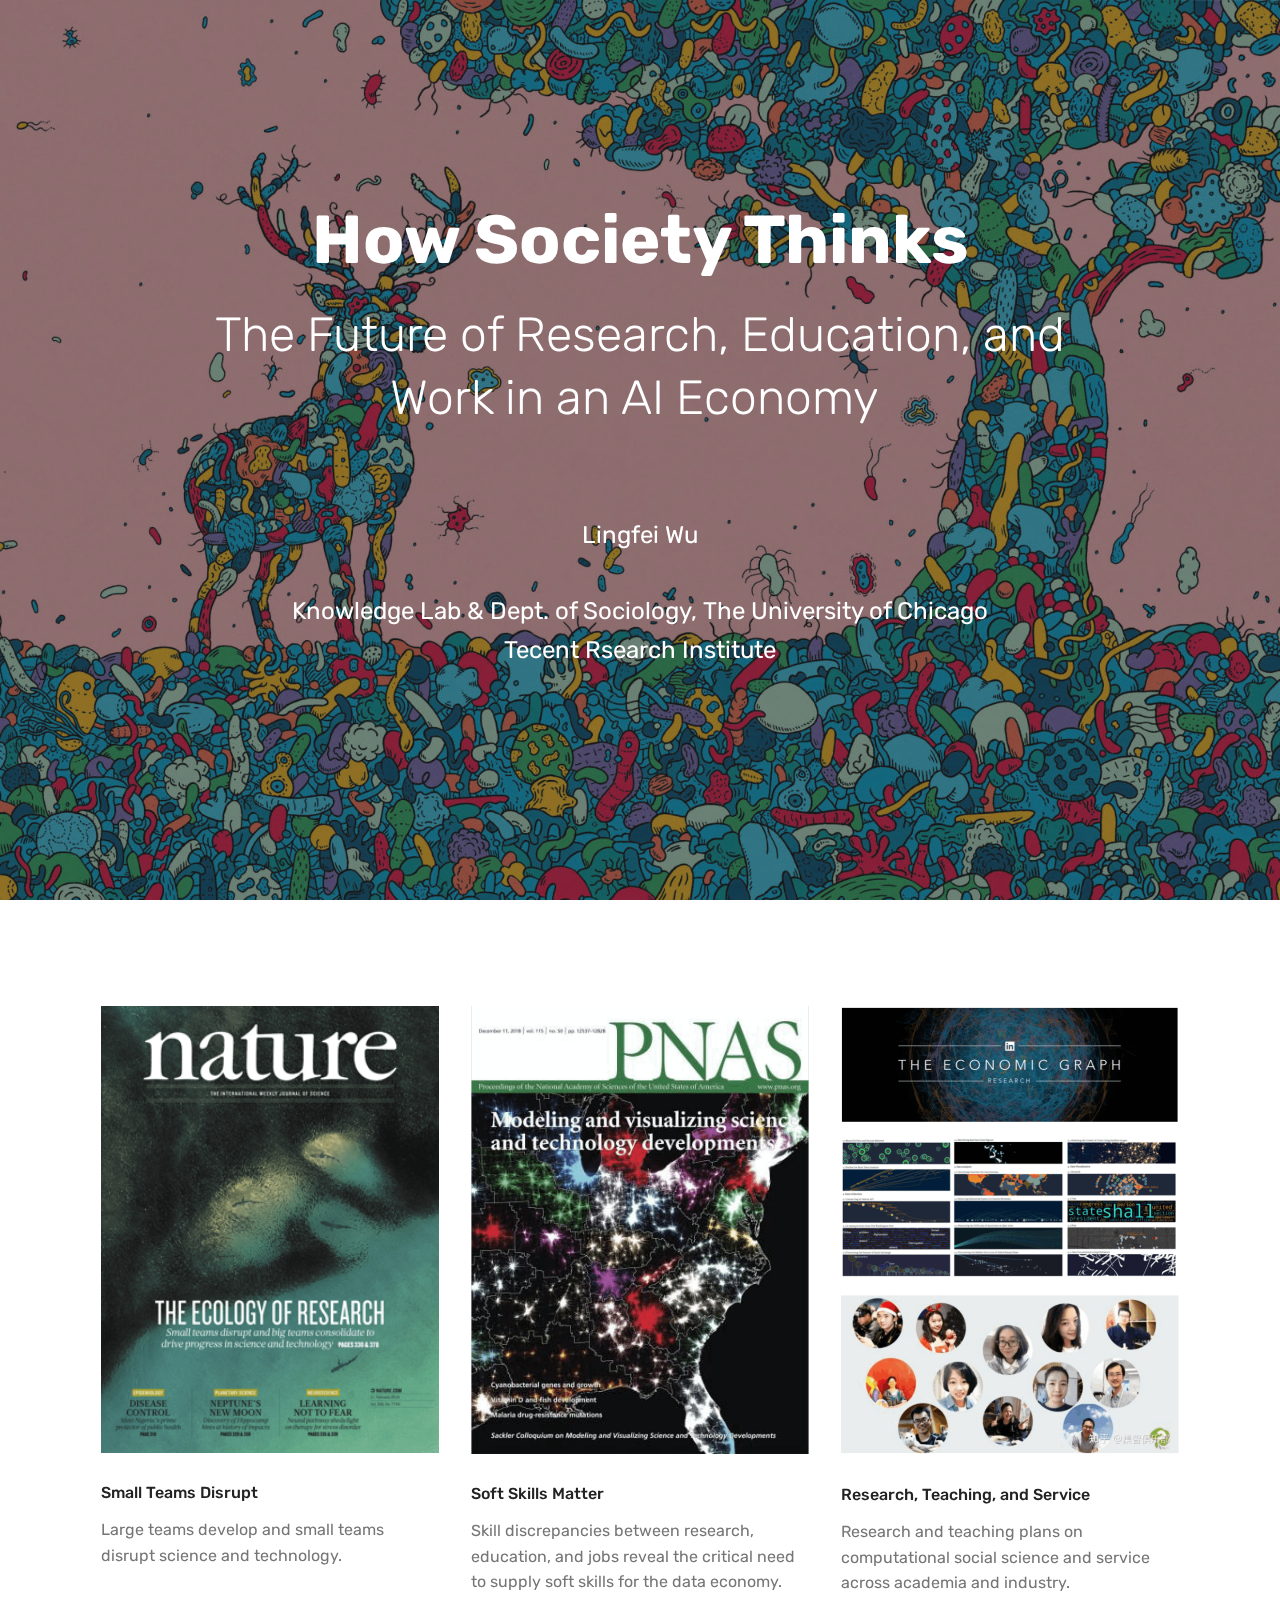
==== page1.html @ 31a05412 "create github pages" ====
<!DOCTYPE html>
<html >
<head>
  <!-- Site made with Mobirise Website Builder v4.9.1, https://mobirise.com -->
  <meta charset="UTF-8">
  <meta http-equiv="X-UA-Compatible" content="IE=edge">
  <meta name="generator" content="Mobirise v4.9.1, mobirise.com">
  <meta name="viewport" content="width=device-width, initial-scale=1, minimum-scale=1">
  <link rel="shortcut icon" href="assets/images/logo4.png" type="image/x-icon">
  <meta name="description" content="Web Builder Description">
  <title>people2vec</title>
  <link rel="stylesheet" href="assets/web/assets/mobirise-icons/mobirise-icons.css">
  <link rel="stylesheet" href="assets/tether/tether.min.css">
  <link rel="stylesheet" href="assets/bootstrap/css/bootstrap.min.css">
  <link rel="stylesheet" href="assets/bootstrap/css/bootstrap-grid.min.css">
  <link rel="stylesheet" href="assets/bootstrap/css/bootstrap-reboot.min.css">
  <link rel="stylesheet" href="assets/theme/css/style.css">
  <link rel="stylesheet" href="assets/mobirise/css/mbr-additional.css" type="text/css">
  
  
  
</head>
<body>
  <section class="cid-rmkeU3qbXH mbr-fullscreen mbr-parallax-background" id="header2-1n">

    

    <div class="mbr-overlay" style="opacity: 0.5; background-color: rgb(35, 35, 35);"></div>

    <div class="container align-center">
        <div class="row justify-content-md-center">
            <div class="mbr-white col-md-10">
                <h1 class="mbr-section-title mbr-bold pb-3 mbr-fonts-style display-1">How Society Thinks</h1>
                <h3 class="mbr-section-subtitle align-center mbr-light pb-3 mbr-fonts-style display-2">The Future of Research, Education, and Work in an AI Economy&nbsp;<br><br></h3>
                <p class="mbr-text pb-3 mbr-fonts-style display-5">Lingfei Wu<br><br>Knowledge Lab &amp; Dept. of Sociology,&nbsp;The University of Chicago<br>Tecent Rsearch Institute</p>
                
            </div>
        </div>
    </div>
    
</section>

<section class="engine"><a href="https://mobirise.info/p">website templates free download</a></section><section class="features2 cid-rmkkqwIZTE" id="features2-1p">

    

    
    
    <div class="container">
        <div class="media-container-row">
            <div class="card p-3 col-12 col-md-6 col-lg-4">
                <div class="card-wrapper">
                    <div class="card-img">
                        <img src="assets/images/naturecover-1-300x397.png" alt="Mobirise" title="">
                    </div>
                    <div class="card-box">
                        <h4 class="card-title pb-3 mbr-fonts-style display-7">Small Teams Disrupt</h4>
                        <p class="mbr-text mbr-fonts-style display-7">Large teams develop and small teams disrupt science and technology.</p>
                    </div>
                </div>
            </div>

            <div class="card p-3 col-12 col-md-6 col-lg-4">
                <div class="card-wrapper">
                    <div class="card-img">
                        <img src="assets/images/screen-shot-2019-03-31-at-3.52.01-pm-676x896.png" alt="Mobirise" title="">
                    </div>
                    <div class="card-box ">
                        <h4 class="card-title pb-3 mbr-fonts-style display-7">Soft Skills Matter</h4>
                        <p class="mbr-text mbr-fonts-style display-7">Skill discrepancies between research, education, and jobs reveal the critical need to supply soft skills for the data economy.</p>
                    </div>
                </div>
            </div>

            <div class="card p-3 col-12 col-md-6 col-lg-4">
                <div class="card-wrapper">
                    <div class="card-img">
                        <img src="assets/images/screen-shot-2019-03-31-at-3.50.49-pm-676x898.png" alt="Mobirise" title="">
                    </div>
                    <div class="card-box">
                        <h4 class="card-title pb-3 mbr-fonts-style display-7">
                            Research, Teaching, and Service</h4>
                        <p class="mbr-text mbr-fonts-style display-7">Research and teaching plans on computational social science and service across academia and industry.&nbsp;</p>
                    </div>
                </div>
            </div>

            
        </div>
    </div>
</section>


  <script src="assets/web/assets/jquery/jquery.min.js"></script>
  <script src="assets/popper/popper.min.js"></script>
  <script src="assets/tether/tether.min.js"></script>
  <script src="assets/bootstrap/js/bootstrap.min.js"></script>
  <script src="assets/smoothscroll/smooth-scroll.js"></script>
  <script src="assets/parallax/jarallax.min.js"></script>
  <script src="assets/theme/js/script.js"></script>
  
  
</body>
</html>
---- assets/web/assets/mobirise-icons/mobirise-icons.css ----
@font-face {
  font-family: 'MobiriseIcons';
  src:  url('mobirise-icons.eot?spat4u');
  src:  url('mobirise-icons.eot?spat4u#iefix') format('embedded-opentype'),
    url('mobirise-icons.ttf?spat4u') format('truetype'),
    url('mobirise-icons.woff?spat4u') format('woff'),
    url('mobirise-icons.svg?spat4u#MobiriseIcons') format('svg');
  font-weight: normal;
  font-style: normal;
}

[class^="mbri-"], [class*=" mbri-"] {
  /* use !important to prevent issues with browser extensions that change fonts */
  font-family: MobiriseIcons !important;
  speak: none;
  font-style: normal;
  font-weight: normal;
  font-variant: normal;
  text-transform: none;
  line-height: 1;

  /* Better Font Rendering =========== */
  -webkit-font-smoothing: antialiased;
  -moz-osx-font-smoothing: grayscale;
}

.mbri-add-submenu:before {
  content: "\e900";
}
.mbri-alert:before {
  content: "\e901";
}
.mbri-align-center:before {
  content: "\e902";
}
.mbri-align-justify:before {
  content: "\e903";
}
.mbri-align-left:before {
  content: "\e904";
}
.mbri-align-right:before {
  content: "\e905";
}
.mbri-android:before {
  content: "\e906";
}
.mbri-apple:before {
  content: "\e907";
}
.mbri-arrow-down:before {
  content: "\e908";
}
.mbri-arrow-next:before {
  content: "\e909";
}
.mbri-arrow-prev:before {
  content: "\e90a";
}
.mbri-arrow-up:before {
  content: "\e90b";
}
.mbri-bold:before {
  content: "\e90c";
}
.mbri-bookmark:before {
  content: "\e90d";
}
.mbri-bootstrap:before {
  content: "\e90e";
}
.mbri-briefcase:before {
  content: "\e90f";
}
.mbri-browse:before {
  content: "\e910";
}
.mbri-bulleted-list:before {
  content: "\e911";
}
.mbri-calendar:before {
  content: "\e912";
}
.mbri-camera:before {
  content: "\e913";
}
.mbri-cart-add:before {
  content: "\e914";
}
.mbri-cart-full:before {
  content: "\e915";
}
.mbri-cash:before {
  content: "\e916";
}
.mbri-change-style:before {
  content: "\e917";
}
.mbri-chat:before {
  content: "\e918";
}
.mbri-clock:before {
  content: "\e919";
}
.mbri-close:before {
  content: "\e91a";
}
.mbri-cloud:before {
  content: "\e91b";
}
.mbri-code:before {
  content: "\e91c";
}
.mbri-contact-form:before {
  content: "\e91d";
}
.mbri-credit-card:before {
  content: "\e91e";
}
.mbri-cursor-click:before {
  content: "\e91f";
}
.mbri-cust-feedback:before {
  content: "\e920";
}
.mbri-database:before {
  content: "\e921";
}
.mbri-delivery:before {
  content: "\e922";
}
.mbri-desktop:before {
  content: "\e923";
}
.mbri-devices:before {
  content: "\e924";
}
.mbri-down:before {
  content: "\e925";
}
.mbri-download:before {
  content: "\e989";
}
.mbri-drag-n-drop:before {
  content: "\e927";
}
.mbri-drag-n-drop2:before {
  content: "\e928";
}
.mbri-edit:before {
  content: "\e929";
}
.mbri-edit2:before {
  content: "\e92a";
}
.mbri-error:before {
  content: "\e92b";
}
.mbri-extension:before {
  content: "\e92c";
}
.mbri-features:before {
  content: "\e92d";
}
.mbri-file:before {
  content: "\e92e";
}
.mbri-flag:before {
  content: "\e92f";
}
.mbri-folder:before {
  content: "\e930";
}
.mbri-gift:before {
  content: "\e931";
}
.mbri-github:before {
  content: "\e932";
}
.mbri-globe:before {
  content: "\e933";
}
.mbri-globe-2:before {
  content: "\e934";
}
.mbri-growing-chart:before {
  content: "\e935";
}
.mbri-hearth:before {
  content: "\e936";
}
.mbri-help:before {
  content: "\e937";
}
.mbri-home:before {
  content: "\e938";
}
.mbri-hot-cup:before {
  content: "\e939";
}
.mbri-idea:before {
  content: "\e93a";
}
.mbri-image-gallery:before {
  content: "\e93b";
}
.mbri-image-slider:before {
  content: "\e93c";
}
.mbri-info:before {
  content: "\e93d";
}
.mbri-italic:before {
  content: "\e93e";
}
.mbri-key:before {
  content: "\e93f";
}
.mbri-laptop:before {
  content: "\e940";
}
.mbri-layers:before {
  content: "\e941";
}
.mbri-left-right:before {
  content: "\e942";
}
.mbri-left:before {
  content: "\e943";
}
.mbri-letter:before {
  content: "\e944";
}
.mbri-like:before {
  content: "\e945";
}
.mbri-link:before {
  content: "\e946";
}
.mbri-lock:before {
  content: "\e947";
}
.mbri-login:before {
  content: "\e948";
}
.mbri-logout:before {
  content: "\e949";
}
.mbri-magic-stick:before {
  content: "\e94a";
}
.mbri-map-pin:before {
  content: "\e94b";
}
.mbri-menu:before {
  content: "\e94c";
}
.mbri-mobile:before {
  content: "\e94d";
}
.mbri-mobile2:before {
  content: "\e94e";
}
.mbri-mobirise:before {
  content: "\e94f";
}
.mbri-more-horizontal:before {
  content: "\e950";
}
.mbri-more-vertical:before {
  content: "\e951";
}
.mbri-music:before {
  content: "\e952";
}
.mbri-new-file:before {
  content: "\e953";
}
.mbri-numbered-list:before {
  content: "\e954";
}
.mbri-opened-folder:before {
  content: "\e955";
}
.mbri-pages:before {
  content: "\e956";
}
.mbri-paper-plane:before {
  content: "\e957";
}
.mbri-paperclip:before {
  content: "\e958";
}
.mbri-photo:before {
  content: "\e959";
}
.mbri-photos:before {
  content: "\e95a";
}
.mbri-pin:before {
  content: "\e95b";
}
.mbri-play:before {
  content: "\e95c";
}
.mbri-plus:before {
  content: "\e95d";
}
.mbri-preview:before {
  content: "\e95e";
}
.mbri-print:before {
  content: "\e95f";
}
.mbri-protect:before {
  content: "\e960";
}
.mbri-question:before {
  content: "\e961";
}
.mbri-quote-left:before {
  content: "\e962";
}
.mbri-quote-right:before {
  content: "\e963";
}
.mbri-refresh:before {
  content: "\e964";
}
.mbri-responsive:before {
  content: "\e965";
}
.mbri-right:before {
  content: "\e966";
}
.mbri-rocket:before {
  content: "\e967";
}
.mbri-sad-face:before {
  content: "\e968";
}
.mbri-sale:before {
  content: "\e969";
}
.mbri-save:before {
  content: "\e96a";
}
.mbri-search:before {
  content: "\e96b";
}
.mbri-setting:before {
  content: "\e96c";
}
.mbri-setting2:before {
  content: "\e96d";
}
.mbri-setting3:before {
  content: "\e96e";
}
.mbri-share:before {
  content: "\e96f";
}
.mbri-shopping-bag:before {
  content: "\e970";
}
.mbri-shopping-basket:before {
  content: "\e971";
}
.mbri-shopping-cart:before {
  content: "\e972";
}
.mbri-sites:before {
  content: "\e973";
}
.mbri-smile-face:before {
  content: "\e974";
}
.mbri-speed:before {
  content: "\e975";
}
.mbri-star:before {
  content: "\e976";
}
.mbri-success:before {
  content: "\e977";
}
.mbri-sun:before {
  content: "\e978";
}
.mbri-sun2:before {
  content: "\e979";
}
.mbri-tablet:before {
  content: "\e97a";
}
.mbri-tablet-vertical:before {
  content: "\e97b";
}
.mbri-target:before {
  content: "\e97c";
}
.mbri-timer:before {
  content: "\e97d";
}
.mbri-to-ftp:before {
  content: "\e97e";
}
.mbri-to-local-drive:before {
  content: "\e97f";
}
.mbri-touch-swipe:before {
  content: "\e980";
}
.mbri-touch:before {
  content: "\e981";
}
.mbri-trash:before {
  content: "\e982";
}
.mbri-underline:before {
  content: "\e983";
}
.mbri-unlink:before {
  content: "\e984";
}
.mbri-unlock:before {
  content: "\e985";
}
.mbri-up-down:before {
  content: "\e986";
}
.mbri-up:before {
  content: "\e987";
}
.mbri-update:before {
  content: "\e988";
}
.mbri-upload:before {
 content: "\e926"; 
}
.mbri-user:before {
  content: "\e98a";
}
.mbri-user2:before {
  content: "\e98b";
}
.mbri-users:before {
  content: "\e98c";
}
.mbri-video:before {
  content: "\e98d";
}
.mbri-video-play:before {
  content: "\e98e";
}
.mbri-watch:before {
  content: "\e98f";
}
.mbri-website-theme:before {
  content: "\e990";
}
.mbri-wifi:before {
  content: "\e991";
}
.mbri-windows:before {
  content: "\e992";
}
.mbri-zoom-out:before {
  content: "\e993";
}
.mbri-redo:before {
  content: "\e994";
}
.mbri-undo:before {
  content: "\e995";
}
---- assets/theme/css/style.css ----
/*!
 * Mobirise v4 theme (https://mobirise.com/)
 * Copyright 2017 Mobirise
 */
section {
  background-color: #eeeeee; }

section,
.container,
.container-fluid {
  position: relative;
  word-wrap: break-word; }

a.mbr-iconfont:hover {
  text-decoration: none; }

.article .lead p, .article .lead ul, .article .lead ol, .article .lead pre, .article .lead blockquote {
  margin-bottom: 0; }

a {
  font-style: normal;
  font-weight: 400;
  cursor: pointer; }
  a, a:hover {
    text-decoration: none; }

figure {
  margin-bottom: 0; }

body {
  color: #232323; }

h1, h2, h3, h4, h5, h6,
.h1, .h2, .h3, .h4, .h5, .h6,
.display-1, .display-2, .display-3, .display-4 {
  line-height: 1;
  word-break: break-word;
  word-wrap: break-word; }

b, strong {
  font-weight: bold; }

blockquote {
  padding: 10px 0 10px 20px;
  position: relative;
  border-left: 2px solid;
  border-color: #ff3366; }

input:-webkit-autofill, input:-webkit-autofill:hover, input:-webkit-autofill:focus, input:-webkit-autofill:active {
  transition-delay: 9999s;
  transition-property: background-color, color; }

textarea[type="hidden"] {
  display: none; }

body {
  position: relative; }

section {
  background-position: 50% 50%;
  background-repeat: no-repeat;
  background-size: cover; }
  section .mbr-background-video,
  section .mbr-background-video-preview {
    position: absolute;
    bottom: 0;
    left: 0;
    right: 0;
    top: 0; }

.hidden {
  visibility: hidden; }

.mbr-z-index20 {
  z-index: 20; }

/*! Base colors */
.mbr-white {
  color: #ffffff; }

.mbr-black {
  color: #000000; }

.mbr-bg-white {
  background-color: #ffffff; }

.mbr-bg-black {
  background-color: #000000; }

/*! Text-aligns */
.align-left {
  text-align: left; }

.align-center {
  text-align: center; }

.align-right {
  text-align: right; }

@media (max-width: 767px) {
  .align-left, .align-center, .align-right, .mbr-section-btn, .mbr-section-title {
    text-align: center; } }
/*! Font-weight  */
.mbr-light {
  font-weight: 300; }

.mbr-regular {
  font-weight: 400; }

.mbr-semibold {
  font-weight: 500; }

.mbr-bold {
  font-weight: 700; }

/*! Media  */
.media-size-item {
  -webkit-flex: 1 1 auto;
  -moz-flex: 1 1 auto;
  -ms-flex: 1 1 auto;
  -o-flex: 1 1 auto;
  flex: 1 1 auto; }

.media-content {
  -webkit-flex-basis: 100%;
  flex-basis: 100%; }

.media-container-row {
  display: -ms-flexbox;
  display: -webkit-flex;
  display: flex;
  -webkit-flex-direction: row;
  -ms-flex-direction: row;
  flex-direction: row;
  -webkit-flex-wrap: wrap;
  -ms-flex-wrap: wrap;
  flex-wrap: wrap;
  -webkit-justify-content: center;
  -ms-flex-pack: center;
  justify-content: center;
  -webkit-align-content: center;
  -ms-flex-line-pack: center;
  align-content: center;
  -webkit-align-items: start;
  -ms-flex-align: start;
  align-items: start; }
  .media-container-row .media-size-item {
    width: 400px; }

.media-container-column {
  display: -ms-flexbox;
  display: -webkit-flex;
  display: flex;
  -webkit-flex-direction: column;
  -ms-flex-direction: column;
  flex-direction: column;
  -webkit-flex-wrap: wrap;
  -ms-flex-wrap: wrap;
  flex-wrap: wrap;
  -webkit-justify-content: center;
  -ms-flex-pack: center;
  justify-content: center;
  -webkit-align-content: center;
  -ms-flex-line-pack: center;
  align-content: center;
  -webkit-align-items: stretch;
  -ms-flex-align: stretch;
  align-items: stretch; }
  .media-container-column > * {
    width: 100%; }

@media (min-width: 992px) {
  .media-container-row {
    -webkit-flex-wrap: nowrap;
    -ms-flex-wrap: nowrap;
    flex-wrap: nowrap; } }
figure {
  overflow: hidden; }

figure[mbr-media-size] {
  transition: width 0.1s; }

.mbr-figure img, .mbr-figure iframe {
  display: block;
  width: 100%; }

.card {
  background-color: transparent;
  border: none; }

.card-img {
  text-align: center;
  flex-shrink: 0;
  -webkit-flex-shrink: 0; }

.media {
  max-width: 100%;
  margin: 0 auto; }

.mbr-figure {
  -ms-flex-item-align: center;
  -ms-grid-row-align: center;
  -webkit-align-self: center;
  align-self: center; }

.media-container > div {
  max-width: 100%; }

.mbr-figure img, .card-img img {
  width: 100%; }

@media (max-width: 991px) {
  .media-size-item {
    width: auto !important; }

  .media {
    width: auto; }

  .mbr-figure {
    width: 100% !important; } }
/*! Buttons */
.mbr-section-btn {
  margin-left: -.25rem;
  margin-right: -.25rem;
  font-size: 0; }

nav .mbr-section-btn {
  margin-left: 0rem;
  margin-right: 0rem; }

/*! Btn icon margin */
.btn .mbr-iconfont, .btn.btn-sm .mbr-iconfont {
  cursor: pointer;
  margin-right: 0.5rem; }

.btn.btn-md .mbr-iconfont, .btn.btn-md .mbr-iconfont {
  margin-right: 0.8rem; }

.mbr-regular {
  font-weight: 400; }

.mbr-semibold {
  font-weight: 500; }

.mbr-bold {
  font-weight: 700; }

[type="submit"] {
  -webkit-appearance: none; }

/*! Full-screen */
.mbr-fullscreen .mbr-overlay {
  min-height: 100vh; }

.mbr-fullscreen {
  display: flex;
  display: -webkit-flex;
  display: -moz-flex;
  display: -ms-flex;
  display: -o-flex;
  align-items: center;
  -webkit-align-items: center;
  min-height: 100vh;
  padding-top: 3rem;
  padding-bottom: 3rem; }

/*! Map */
.map {
  height: 25rem;
  position: relative; }
  .map iframe {
    width: 100%;
    height: 100%; }

/* Form */
.form-asterisk {
  font-family: initial;
  position: absolute;
  top: -2px;
  font-weight: normal; }

/*! Scroll to top arrow */
.mbr-arrow-up {
  bottom: 25px;
  right: 90px;
  position: fixed;
  text-align: right;
  z-index: 5000;
  color: #ffffff;
  font-size: 32px;
  transform: rotate(180deg);
  -webkit-transform: rotate(180deg); }

.mbr-arrow-up a {
  background: rgba(0, 0, 0, 0.2);
  border-radius: 3px;
  color: #fff;
  display: inline-block;
  height: 60px;
  width: 60px;
  outline-style: none !important;
  position: relative;
  text-decoration: none;
  transition: all .3s ease-in-out;
  cursor: pointer;
  text-align: center; }
  .mbr-arrow-up a:hover {
    background-color: rgba(0, 0, 0, 0.4); }
  .mbr-arrow-up a i {
    line-height: 60px; }

.mbr-arrow-up-icon {
  display: block;
  color: #fff; }

.mbr-arrow-up-icon::before {
  content: "\203a";
  display: inline-block;
  font-family: serif;
  font-size: 32px;
  line-height: 1;
  font-style: normal;
  position: relative;
  top: 6px;
  left: -4px;
  -webkit-transform: rotate(-90deg);
  transform: rotate(-90deg); }

/*! Arrow Down */
.mbr-arrow {
  position: absolute;
  bottom: 45px;
  left: 50%;
  width: 60px;
  height: 60px;
  cursor: pointer;
  background-color: rgba(80, 80, 80, 0.5);
  border-radius: 50%;
  -webkit-transform: translateX(-50%);
  transform: translateX(-50%); }
  .mbr-arrow > a {
    display: inline-block;
    text-decoration: none;
    outline-style: none;
    -webkit-animation: arrowdown 1.7s ease-in-out infinite;
    animation: arrowdown 1.7s ease-in-out infinite; }
    .mbr-arrow > a > i {
      position: absolute;
      top: -2px;
      left: 15px;
      font-size: 2rem; }

@keyframes arrowdown {
  0% {
    transform: translateY(0px);
    -webkit-transform: translateY(0px); }
  50% {
    transform: translateY(-5px);
    -webkit-transform: translateY(-5px); }
  100% {
    transform: translateY(0px);
    -webkit-transform: translateY(0px); } }
@-webkit-keyframes arrowdown {
  0% {
    transform: translateY(0px);
    -webkit-transform: translateY(0px); }
  50% {
    transform: translateY(-5px);
    -webkit-transform: translateY(-5px); }
  100% {
    transform: translateY(0px);
    -webkit-transform: translateY(0px); } }
@media (max-width: 500px) {
  .mbr-arrow-up {
    left: 50%;
    right: auto;
    transform: translateX(-50%) rotate(180deg);
    -webkit-transform: translateX(-50%) rotate(180deg); } }
/*Gradients animation*/
@keyframes gradient-animation {
  from {
    background-position: 0% 100%;
    animation-timing-function: ease-in-out; }
  to {
    background-position: 100% 0%;
    animation-timing-function: ease-in-out; } }
@-webkit-keyframes gradient-animation {
  from {
    background-position: 0% 100%;
    animation-timing-function: ease-in-out; }
  to {
    background-position: 100% 0%;
    animation-timing-function: ease-in-out; } }
.bg-gradient {
  background-size: 200% 200%;
  animation: gradient-animation 5s infinite alternate;
  -webkit-animation: gradient-animation 5s infinite alternate; }

.menu .navbar-brand {
  display: -webkit-flex; }
  .menu .navbar-brand span {
    display: flex;
    display: -webkit-flex; }
  .menu .navbar-brand .navbar-caption-wrap {
    display: -webkit-flex; }
  .menu .navbar-brand .navbar-logo img {
    display: -webkit-flex; }
@media (min-width: 768px) and (max-width: 991px) {
  .menu .navbar-toggleable-sm .navbar-nav {
    display: -webkit-box;
    display: -webkit-flex;
    display: -ms-flexbox; } }
@media (min-width: 992px) {
  .menu .navbar-nav.nav-dropdown {
    display: -webkit-flex; }
  .menu .navbar-toggleable-sm .navbar-collapse {
    display: -webkit-flex !important; } }
@media (max-width: 767px) {
  .menu .navbar-collapse {
    overflow-y: auto;
    max-height: 80vh; }
  .menu .dropdown-menu {
    max-height: 60vh;
    overflow-y: auto; } }

.navbar {
  display: -webkit-flex;
  -webkit-flex-wrap: wrap;
  -webkit-align-items: center;
  -webkit-justify-content: space-between; }

.navbar-collapse {
  -webkit-flex-basis: 100%;
  -webkit-flex-grow: 1;
  -webkit-align-items: center; }

.nav-dropdown .link {
  padding: .667em 1.667em !important;
  margin: 0 !important; }

.nav {
  display: -webkit-flex;
  -webkit-flex-wrap: wrap; }

.row {
  display: -webkit-flex;
  -webkit-flex-wrap: wrap; }

.justify-content-center {
  -webkit-justify-content: center; }

.form-inline {
  display: -webkit-flex;
  -webkit-flex-flow: row wrap;
  -webkit-align-items: center; }

.card-wrapper {
  -webkit-flex: 1; }

.carousel-control {
  z-index: 10;
  display: -webkit-flex;
  -webkit-align-items: center;
  -webkit-justify-content: center; }

.carousel-controls {
  display: -webkit-flex; }

.media {
  display: -webkit-flex; }

/*# sourceMappingURL=style.css.map */
.engine {
	position: absolute;
	text-indent: -2400px;
	text-align: center;
	padding: 0;
	top: 0;
	left: -2400px;
}
---- assets/mobirise/css/mbr-additional.css ----
@import url(https://fonts.googleapis.com/css?family=Rubik:300,300i,400,400i,500,500i,700,700i,900,900i);





body {
  font-style: normal;
  line-height: 1.5;
}
.mbr-section-title {
  font-style: normal;
  line-height: 1.2;
}
.mbr-section-subtitle {
  line-height: 1.3;
}
.mbr-text {
  font-style: normal;
  line-height: 1.6;
}
.display-1 {
  font-family: 'Rubik', sans-serif;
  font-size: 4.25rem;
}
.display-1 > .mbr-iconfont {
  font-size: 6.8rem;
}
.display-2 {
  font-family: 'Rubik', sans-serif;
  font-size: 3rem;
}
.display-2 > .mbr-iconfont {
  font-size: 4.8rem;
}
.display-4 {
  font-family: 'Rubik', sans-serif;
  font-size: 1rem;
}
.display-4 > .mbr-iconfont {
  font-size: 1.6rem;
}
.display-5 {
  font-family: 'Rubik', sans-serif;
  font-size: 1.5rem;
}
.display-5 > .mbr-iconfont {
  font-size: 2.4rem;
}
.display-7 {
  font-family: 'Rubik', sans-serif;
  font-size: 1rem;
}
.display-7 > .mbr-iconfont {
  font-size: 1.6rem;
}
/* ---- Fluid typography for mobile devices ---- */
/* 1.4 - font scale ratio ( bootstrap == 1.42857 ) */
/* 100vw - current viewport width */
/* (48 - 20)  48 == 48rem == 768px, 20 == 20rem == 320px(minimal supported viewport) */
/* 0.65 - min scale variable, may vary */
@media (max-width: 768px) {
  .display-1 {
    font-size: 3.4rem;
    font-size: calc( 2.1374999999999997rem + (4.25 - 2.1374999999999997) * ((100vw - 20rem) / (48 - 20)));
    line-height: calc( 1.4 * (2.1374999999999997rem + (4.25 - 2.1374999999999997) * ((100vw - 20rem) / (48 - 20))));
  }
  .display-2 {
    font-size: 2.4rem;
    font-size: calc( 1.7rem + (3 - 1.7) * ((100vw - 20rem) / (48 - 20)));
    line-height: calc( 1.4 * (1.7rem + (3 - 1.7) * ((100vw - 20rem) / (48 - 20))));
  }
  .display-4 {
    font-size: 0.8rem;
    font-size: calc( 1rem + (1 - 1) * ((100vw - 20rem) / (48 - 20)));
    line-height: calc( 1.4 * (1rem + (1 - 1) * ((100vw - 20rem) / (48 - 20))));
  }
  .display-5 {
    font-size: 1.2rem;
    font-size: calc( 1.175rem + (1.5 - 1.175) * ((100vw - 20rem) / (48 - 20)));
    line-height: calc( 1.4 * (1.175rem + (1.5 - 1.175) * ((100vw - 20rem) / (48 - 20))));
  }
}
/* Buttons */
.btn {
  font-weight: 500;
  border-width: 2px;
  font-style: normal;
  letter-spacing: 1px;
  margin: .4rem .8rem;
  white-space: normal;
  -webkit-transition: all 0.3s ease-in-out;
  -moz-transition: all 0.3s ease-in-out;
  transition: all 0.3s ease-in-out;
  display: inline-flex;
  align-items: center;
  justify-content: center;
  word-break: break-word;
  -webkit-align-items: center;
  -webkit-justify-content: center;
  display: -webkit-inline-flex;
  padding: 1rem 3rem;
  border-radius: 3px;
}
.btn-sm {
  font-weight: 500;
  letter-spacing: 1px;
  -webkit-transition: all 0.3s ease-in-out;
  -moz-transition: all 0.3s ease-in-out;
  transition: all 0.3s ease-in-out;
  padding: 0.6rem 1.5rem;
  border-radius: 3px;
}
.btn-md {
  font-weight: 500;
  letter-spacing: 1px;
  margin: .4rem .8rem !important;
  -webkit-transition: all 0.3s ease-in-out;
  -moz-transition: all 0.3s ease-in-out;
  transition: all 0.3s ease-in-out;
  padding: 1rem 3rem;
  border-radius: 3px;
}
.btn-lg {
  font-weight: 500;
  letter-spacing: 1px;
  margin: .4rem .8rem !important;
  -webkit-transition: all 0.3s ease-in-out;
  -moz-transition: all 0.3s ease-in-out;
  transition: all 0.3s ease-in-out;
  padding: 1.2rem 3.2rem;
  border-radius: 3px;
}
.bg-primary {
  background-color: #149dcc !important;
}
.bg-success {
  background-color: #f7ed4a !important;
}
.bg-info {
  background-color: #82786e !important;
}
.bg-warning {
  background-color: #879a9f !important;
}
.bg-danger {
  background-color: #b1a374 !important;
}
.btn-primary,
.btn-primary:active {
  background-color: #149dcc !important;
  border-color: #149dcc !important;
  color: #ffffff !important;
}
.btn-primary:hover,
.btn-primary:focus,
.btn-primary.focus,
.btn-primary.active {
  color: #ffffff !important;
  background-color: #0d6786 !important;
  border-color: #0d6786 !important;
}
.btn-primary.disabled,
.btn-primary:disabled {
  color: #ffffff !important;
  background-color: #0d6786 !important;
  border-color: #0d6786 !important;
}
.btn-secondary,
.btn-secondary:active {
  background-color: #ff3366 !important;
  border-color: #ff3366 !important;
  color: #ffffff !important;
}
.btn-secondary:hover,
.btn-secondary:focus,
.btn-secondary.focus,
.btn-secondary.active {
  color: #ffffff !important;
  background-color: #e50039 !important;
  border-color: #e50039 !important;
}
.btn-secondary.disabled,
.btn-secondary:disabled {
  color: #ffffff !important;
  background-color: #e50039 !important;
  border-color: #e50039 !important;
}
.btn-info,
.btn-info:active {
  background-color: #82786e !important;
  border-color: #82786e !important;
  color: #ffffff !important;
}
.btn-info:hover,
.btn-info:focus,
.btn-info.focus,
.btn-info.active {
  color: #ffffff !important;
  background-color: #59524b !important;
  border-color: #59524b !important;
}
.btn-info.disabled,
.btn-info:disabled {
  color: #ffffff !important;
  background-color: #59524b !important;
  border-color: #59524b !important;
}
.btn-success,
.btn-success:active {
  background-color: #f7ed4a !important;
  border-color: #f7ed4a !important;
  color: #3f3c03 !important;
}
.btn-success:hover,
.btn-success:focus,
.btn-success.focus,
.btn-success.active {
  color: #3f3c03 !important;
  background-color: #eadd0a !important;
  border-color: #eadd0a !important;
}
.btn-success.disabled,
.btn-success:disabled {
  color: #3f3c03 !important;
  background-color: #eadd0a !important;
  border-color: #eadd0a !important;
}
.btn-warning,
.btn-warning:active {
  background-color: #879a9f !important;
  border-color: #879a9f !important;
  color: #ffffff !important;
}
.btn-warning:hover,
.btn-warning:focus,
.btn-warning.focus,
.btn-warning.active {
  color: #ffffff !important;
  background-color: #617479 !important;
  border-color: #617479 !important;
}
.btn-warning.disabled,
.btn-warning:disabled {
  color: #ffffff !important;
  background-color: #617479 !important;
  border-color: #617479 !important;
}
.btn-danger,
.btn-danger:active {
  background-color: #b1a374 !important;
  border-color: #b1a374 !important;
  color: #ffffff !important;
}
.btn-danger:hover,
.btn-danger:focus,
.btn-danger.focus,
.btn-danger.active {
  color: #ffffff !important;
  background-color: #8b7d4e !important;
  border-color: #8b7d4e !important;
}
.btn-danger.disabled,
.btn-danger:disabled {
  color: #ffffff !important;
  background-color: #8b7d4e !important;
  border-color: #8b7d4e !important;
}
.btn-white {
  color: #333333 !important;
}
.btn-white,
.btn-white:active {
  background-color: #ffffff !important;
  border-color: #ffffff !important;
  color: #808080 !important;
}
.btn-white:hover,
.btn-white:focus,
.btn-white.focus,
.btn-white.active {
  color: #808080 !important;
  background-color: #d9d9d9 !important;
  border-color: #d9d9d9 !important;
}
.btn-white.disabled,
.btn-white:disabled {
  color: #808080 !important;
  background-color: #d9d9d9 !important;
  border-color: #d9d9d9 !important;
}
.btn-black,
.btn-black:active {
  background-color: #333333 !important;
  border-color: #333333 !important;
  color: #ffffff !important;
}
.btn-black:hover,
.btn-black:focus,
.btn-black.focus,
.btn-black.active {
  color: #ffffff !important;
  background-color: #0d0d0d !important;
  border-color: #0d0d0d !important;
}
.btn-black.disabled,
.btn-black:disabled {
  color: #ffffff !important;
  background-color: #0d0d0d !important;
  border-color: #0d0d0d !important;
}
.btn-primary-outline,
.btn-primary-outline:active {
  background: none;
  border-color: #0b566f;
  color: #0b566f;
}
.btn-primary-outline:hover,
.btn-primary-outline:focus,
.btn-primary-outline.focus,
.btn-primary-outline.active {
  color: #ffffff;
  background-color: #149dcc;
  border-color: #149dcc;
}
.btn-primary-outline.disabled,
.btn-primary-outline:disabled {
  color: #ffffff !important;
  background-color: #149dcc !important;
  border-color: #149dcc !important;
}
.btn-secondary-outline,
.btn-secondary-outline:active {
  background: none;
  border-color: #cc0033;
  color: #cc0033;
}
.btn-secondary-outline:hover,
.btn-secondary-outline:focus,
.btn-secondary-outline.focus,
.btn-secondary-outline.active {
  color: #ffffff;
  background-color: #ff3366;
  border-color: #ff3366;
}
.btn-secondary-outline.disabled,
.btn-secondary-outline:disabled {
  color: #ffffff !important;
  background-color: #ff3366 !important;
  border-color: #ff3366 !important;
}
.btn-info-outline,
.btn-info-outline:active {
  background: none;
  border-color: #4b453f;
  color: #4b453f;
}
.btn-info-outline:hover,
.btn-info-outline:focus,
.btn-info-outline.focus,
.btn-info-outline.active {
  color: #ffffff;
  background-color: #82786e;
  border-color: #82786e;
}
.btn-info-outline.disabled,
.btn-info-outline:disabled {
  color: #ffffff !important;
  background-color: #82786e !important;
  border-color: #82786e !important;
}
.btn-success-outline,
.btn-success-outline:active {
  background: none;
  border-color: #d2c609;
  color: #d2c609;
}
.btn-success-outline:hover,
.btn-success-outline:focus,
.btn-success-outline.focus,
.btn-success-outline.active {
  color: #3f3c03;
  background-color: #f7ed4a;
  border-color: #f7ed4a;
}
.btn-success-outline.disabled,
.btn-success-outline:disabled {
  color: #3f3c03 !important;
  background-color: #f7ed4a !important;
  border-color: #f7ed4a !important;
}
.btn-warning-outline,
.btn-warning-outline:active {
  background: none;
  border-color: #55666b;
  color: #55666b;
}
.btn-warning-outline:hover,
.btn-warning-outline:focus,
.btn-warning-outline.focus,
.btn-warning-outline.active {
  color: #ffffff;
  background-color: #879a9f;
  border-color: #879a9f;
}
.btn-warning-outline.disabled,
.btn-warning-outline:disabled {
  color: #ffffff !important;
  background-color: #879a9f !important;
  border-color: #879a9f !important;
}
.btn-danger-outline,
.btn-danger-outline:active {
  background: none;
  border-color: #7a6e45;
  color: #7a6e45;
}
.btn-danger-outline:hover,
.btn-danger-outline:focus,
.btn-danger-outline.focus,
.btn-danger-outline.active {
  color: #ffffff;
  background-color: #b1a374;
  border-color: #b1a374;
}
.btn-danger-outline.disabled,
.btn-danger-outline:disabled {
  color: #ffffff !important;
  background-color: #b1a374 !important;
  border-color: #b1a374 !important;
}
.btn-black-outline,
.btn-black-outline:active {
  background: none;
  border-color: #000000;
  color: #000000;
}
.btn-black-outline:hover,
.btn-black-outline:focus,
.btn-black-outline.focus,
.btn-black-outline.active {
  color: #ffffff;
  background-color: #333333;
  border-color: #333333;
}
.btn-black-outline.disabled,
.btn-black-outline:disabled {
  color: #ffffff !important;
  background-color: #333333 !important;
  border-color: #333333 !important;
}
.btn-white-outline,
.btn-white-outline:active,
.btn-white-outline.active {
  background: none;
  border-color: #ffffff;
  color: #ffffff;
}
.btn-white-outline:hover,
.btn-white-outline:focus,
.btn-white-outline.focus {
  color: #333333;
  background-color: #ffffff;
  border-color: #ffffff;
}
.text-primary {
  color: #149dcc !important;
}
.text-secondary {
  color: #ff3366 !important;
}
.text-success {
  color: #f7ed4a !important;
}
.text-info {
  color: #82786e !important;
}
.text-warning {
  color: #879a9f !important;
}
.text-danger {
  color: #b1a374 !important;
}
.text-white {
  color: #ffffff !important;
}
.text-black {
  color: #000000 !important;
}
a.text-primary:hover,
a.text-primary:focus {
  color: #0b566f !important;
}
a.text-secondary:hover,
a.text-secondary:focus {
  color: #cc0033 !important;
}
a.text-success:hover,
a.text-success:focus {
  color: #d2c609 !important;
}
a.text-info:hover,
a.text-info:focus {
  color: #4b453f !important;
}
a.text-warning:hover,
a.text-warning:focus {
  color: #55666b !important;
}
a.text-danger:hover,
a.text-danger:focus {
  color: #7a6e45 !important;
}
a.text-white:hover,
a.text-white:focus {
  color: #b3b3b3 !important;
}
a.text-black:hover,
a.text-black:focus {
  color: #4d4d4d !important;
}
.alert-success {
  background-color: #70c770;
}
.alert-info {
  background-color: #82786e;
}
.alert-warning {
  background-color: #879a9f;
}
.alert-danger {
  background-color: #b1a374;
}
.mbr-section-btn a.btn:not(.btn-form) {
  border-radius: 100px;
}
.mbr-section-btn a.btn:not(.btn-form):hover,
.mbr-section-btn a.btn:not(.btn-form):focus {
  box-shadow: none !important;
}
.mbr-section-btn a.btn:not(.btn-form):hover,
.mbr-section-btn a.btn:not(.btn-form):focus {
  box-shadow: 0 10px 40px 0 rgba(0, 0, 0, 0.2) !important;
  -webkit-box-shadow: 0 10px 40px 0 rgba(0, 0, 0, 0.2) !important;
}
.mbr-gallery-filter li a {
  border-radius: 100px !important;
}
.mbr-gallery-filter li.active .btn {
  background-color: #149dcc;
  border-color: #149dcc;
  color: #ffffff;
}
.mbr-gallery-filter li.active .btn:focus {
  box-shadow: none;
}
.nav-tabs .nav-link {
  border-radius: 100px !important;
}
.btn-form {
  border-radius: 0;
}
.btn-form:hover {
  cursor: pointer;
}
a,
a:hover {
  color: #149dcc;
}
.mbr-plan-header.bg-primary .mbr-plan-subtitle,
.mbr-plan-header.bg-primary .mbr-plan-price-desc {
  color: #b4e6f8;
}
.mbr-plan-header.bg-success .mbr-plan-subtitle,
.mbr-plan-header.bg-success .mbr-plan-price-desc {
  color: #ffffff;
}
.mbr-plan-header.bg-info .mbr-plan-subtitle,
.mbr-plan-header.bg-info .mbr-plan-price-desc {
  color: #beb8b2;
}
.mbr-plan-header.bg-warning .mbr-plan-subtitle,
.mbr-plan-header.bg-warning .mbr-plan-price-desc {
  color: #ced6d8;
}
.mbr-plan-header.bg-danger .mbr-plan-subtitle,
.mbr-plan-header.bg-danger .mbr-plan-price-desc {
  color: #dfd9c6;
}
/* Scroll to top button*/
.scrollToTop_wraper {
  display: none;
}
#scrollToTop a i:before {
  content: '';
  position: absolute;
  height: 40%;
  top: 25%;
  background: #fff;
  width: 2px;
  left: calc(50% - 1px);
}
#scrollToTop a i:after {
  content: '';
  position: absolute;
  display: block;
  border-top: 2px solid #fff;
  border-right: 2px solid #fff;
  width: 40%;
  height: 40%;
  left: 30%;
  bottom: 30%;
  transform: rotate(135deg);
  -webkit-transform: rotate(135deg);
}
/* Others*/
.note-check a[data-value=Rubik] {
  font-style: normal;
}
.mbr-arrow a {
  color: #ffffff;
}
@media (max-width: 767px) {
  .mbr-arrow {
    display: none;
  }
}
.form-control-label {
  position: relative;
  cursor: pointer;
  margin-bottom: .357em;
  padding: 0;
}
.alert {
  color: #ffffff;
  border-radius: 0;
  border: 0;
  font-size: .875rem;
  line-height: 1.5;
  margin-bottom: 1.875rem;
  padding: 1.25rem;
  position: relative;
}
.alert.alert-form::after {
  background-color: inherit;
  bottom: -7px;
  content: "";
  display: block;
  height: 14px;
  left: 50%;
  margin-left: -7px;
  position: absolute;
  transform: rotate(45deg);
  width: 14px;
  -webkit-transform: rotate(45deg);
}
.form-control {
  background-color: #f5f5f5;
  box-shadow: none;
  color: #565656;
  font-family: 'Rubik', sans-serif;
  font-size: 1rem;
  line-height: 1.43;
  min-height: 3.5em;
  padding: 1.07em .5em;
}
.form-control > .mbr-iconfont {
  font-size: 1.6rem;
}
.form-control,
.form-control:focus {
  border: 1px solid #e8e8e8;
}
.form-active .form-control:invalid {
  border-color: red;
}
.mbr-overlay {
  background-color: #000;
  bottom: 0;
  left: 0;
  opacity: .5;
  position: absolute;
  right: 0;
  top: 0;
  z-index: 0;
}
blockquote {
  font-style: italic;
  padding: 10px 0 10px 20px;
  font-size: 1.09rem;
  position: relative;
  border-color: #149dcc;
  border-width: 3px;
}
ul,
ol,
pre,
blockquote {
  margin-bottom: 2.3125rem;
}
pre {
  background: #f4f4f4;
  padding: 10px 24px;
  white-space: pre-wrap;
}
.inactive {
  -webkit-user-select: none;
  -moz-user-select: none;
  -ms-user-select: none;
  user-select: none;
  pointer-events: none;
  -webkit-user-drag: none;
  user-drag: none;
}
.mbr-section__comments .row {
  justify-content: center;
  -webkit-justify-content: center;
}
/* Forms */
.mbr-form .btn {
  margin: .4rem 0;
}
.mbr-form .input-group-btn a.btn {
  border-radius: 100px !important;
}
.mbr-form .input-group-btn a.btn:hover {
  box-shadow: 0 10px 40px 0 rgba(0, 0, 0, 0.2);
}
.mbr-form .input-group-btn button[type="submit"] {
  border-radius: 100px !important;
  padding: 1rem 3rem;
}
.mbr-form .input-group-btn button[type="submit"]:hover {
  box-shadow: 0 10px 40px 0 rgba(0, 0, 0, 0.2);
}
.form2 .form-control {
  border-top-left-radius: 100px;
  border-bottom-left-radius: 100px;
}
.form2 .input-group-btn a.btn {
  border-top-left-radius: 0 !important;
  border-bottom-left-radius: 0 !important;
}
.form2 .input-group-btn button[type="submit"] {
  border-top-left-radius: 0 !important;
  border-bottom-left-radius: 0 !important;
}
.form3 input[type="email"] {
  border-radius: 100px !important;
}
@media (max-width: 349px) {
  .form2 input[type="email"] {
    border-radius: 100px !important;
  }
  .form2 .input-group-btn a.btn {
    border-radius: 100px !important;
  }
  .form2 .input-group-btn button[type="submit"] {
    border-radius: 100px !important;
  }
}
@media (max-width: 767px) {
  .btn {
    font-size: .75rem !important;
  }
  .btn .mbr-iconfont {
    font-size: 1rem !important;
  }
}
/* Social block */
.btn-social {
  font-size: 20px;
  border-radius: 50%;
  padding: 0;
  width: 44px;
  height: 44px;
  line-height: 44px;
  text-align: center;
  position: relative;
  border: 2px solid #c0a375;
  border-color: #149dcc;
  color: #232323;
  cursor: pointer;
}
.btn-social i {
  top: 0;
  line-height: 44px;
  width: 44px;
}
.btn-social:hover {
  color: #fff;
  background: #149dcc;
}
.btn-social + .btn {
  margin-left: .1rem;
}
/* Footer */
.mbr-footer-content li::before,
.mbr-footer .mbr-contacts li::before {
  background: #149dcc;
}
.mbr-footer-content li a:hover,
.mbr-footer .mbr-contacts li a:hover {
  color: #149dcc;
}
.footer3 input[type="email"],
.footer4 input[type="email"] {
  border-radius: 100px !important;
}
.footer3 .input-group-btn a.btn,
.footer4 .input-group-btn a.btn {
  border-radius: 100px !important;
}
.footer3 .input-group-btn button[type="submit"],
.footer4 .input-group-btn button[type="submit"] {
  border-radius: 100px !important;
}
/* Headers*/
.header13 .form-inline input[type="email"],
.header14 .form-inline input[type="email"] {
  border-radius: 100px;
}
.header13 .form-inline input[type="text"],
.header14 .form-inline input[type="text"] {
  border-radius: 100px;
}
.header13 .form-inline input[type="tel"],
.header14 .form-inline input[type="tel"] {
  border-radius: 100px;
}
.header13 .form-inline a.btn,
.header14 .form-inline a.btn {
  border-radius: 100px;
}
.header13 .form-inline button,
.header14 .form-inline button {
  border-radius: 100px !important;
}
.offset-1 {
  margin-left: 8.33333%;
}
.offset-2 {
  margin-left: 16.66667%;
}
.offset-3 {
  margin-left: 25%;
}
.offset-4 {
  margin-left: 33.33333%;
}
.offset-5 {
  margin-left: 41.66667%;
}
.offset-6 {
  margin-left: 50%;
}
.offset-7 {
  margin-left: 58.33333%;
}
.offset-8 {
  margin-left: 66.66667%;
}
.offset-9 {
  margin-left: 75%;
}
.offset-10 {
  margin-left: 83.33333%;
}
.offset-11 {
  margin-left: 91.66667%;
}
@media (min-width: 576px) {
  .offset-sm-0 {
    margin-left: 0%;
  }
  .offset-sm-1 {
    margin-left: 8.33333%;
  }
  .offset-sm-2 {
    margin-left: 16.66667%;
  }
  .offset-sm-3 {
    margin-left: 25%;
  }
  .offset-sm-4 {
    margin-left: 33.33333%;
  }
  .offset-sm-5 {
    margin-left: 41.66667%;
  }
  .offset-sm-6 {
    margin-left: 50%;
  }
  .offset-sm-7 {
    margin-left: 58.33333%;
  }
  .offset-sm-8 {
    margin-left: 66.66667%;
  }
  .offset-sm-9 {
    margin-left: 75%;
  }
  .offset-sm-10 {
    margin-left: 83.33333%;
  }
  .offset-sm-11 {
    margin-left: 91.66667%;
  }
}
@media (min-width: 768px) {
  .offset-md-0 {
    margin-left: 0%;
  }
  .offset-md-1 {
    margin-left: 8.33333%;
  }
  .offset-md-2 {
    margin-left: 16.66667%;
  }
  .offset-md-3 {
    margin-left: 25%;
  }
  .offset-md-4 {
    margin-left: 33.33333%;
  }
  .offset-md-5 {
    margin-left: 41.66667%;
  }
  .offset-md-6 {
    margin-left: 50%;
  }
  .offset-md-7 {
    margin-left: 58.33333%;
  }
  .offset-md-8 {
    margin-left: 66.66667%;
  }
  .offset-md-9 {
    margin-left: 75%;
  }
  .offset-md-10 {
    margin-left: 83.33333%;
  }
  .offset-md-11 {
    margin-left: 91.66667%;
  }
}
@media (min-width: 992px) {
  .offset-lg-0 {
    margin-left: 0%;
  }
  .offset-lg-1 {
    margin-left: 8.33333%;
  }
  .offset-lg-2 {
    margin-left: 16.66667%;
  }
  .offset-lg-3 {
    margin-left: 25%;
  }
  .offset-lg-4 {
    margin-left: 33.33333%;
  }
  .offset-lg-5 {
    margin-left: 41.66667%;
  }
  .offset-lg-6 {
    margin-left: 50%;
  }
  .offset-lg-7 {
    margin-left: 58.33333%;
  }
  .offset-lg-8 {
    margin-left: 66.66667%;
  }
  .offset-lg-9 {
    margin-left: 75%;
  }
  .offset-lg-10 {
    margin-left: 83.33333%;
  }
  .offset-lg-11 {
    margin-left: 91.66667%;
  }
}
@media (min-width: 1200px) {
  .offset-xl-0 {
    margin-left: 0%;
  }
  .offset-xl-1 {
    margin-left: 8.33333%;
  }
  .offset-xl-2 {
    margin-left: 16.66667%;
  }
  .offset-xl-3 {
    margin-left: 25%;
  }
  .offset-xl-4 {
    margin-left: 33.33333%;
  }
  .offset-xl-5 {
    margin-left: 41.66667%;
  }
  .offset-xl-6 {
    margin-left: 50%;
  }
  .offset-xl-7 {
    margin-left: 58.33333%;
  }
  .offset-xl-8 {
    margin-left: 66.66667%;
  }
  .offset-xl-9 {
    margin-left: 75%;
  }
  .offset-xl-10 {
    margin-left: 83.33333%;
  }
  .offset-xl-11 {
    margin-left: 91.66667%;
  }
}
.navbar-toggler {
  -webkit-align-self: flex-start;
  -ms-flex-item-align: start;
  align-self: flex-start;
  padding: 0.25rem 0.75rem;
  font-size: 1.25rem;
  line-height: 1;
  background: transparent;
  border: 1px solid transparent;
  -webkit-border-radius: 0.25rem;
  border-radius: 0.25rem;
}
.navbar-toggler:focus,
.navbar-toggler:hover {
  text-decoration: none;
}
.navbar-toggler-icon {
  display: inline-block;
  width: 1.5em;
  height: 1.5em;
  vertical-align: middle;
  content: "";
  background: no-repeat center center;
  -webkit-background-size: 100% 100%;
  -o-background-size: 100% 100%;
  background-size: 100% 100%;
}
.navbar-toggler-left {
  position: absolute;
  left: 1rem;
}
.navbar-toggler-right {
  position: absolute;
  right: 1rem;
}
@media (max-width: 575px) {
  .navbar-toggleable .navbar-nav .dropdown-menu {
    position: static;
    float: none;
  }
  .navbar-toggleable > .container {
    padding-right: 0;
    padding-left: 0;
  }
}
@media (min-width: 576px) {
  .navbar-toggleable {
    -webkit-box-orient: horizontal;
    -webkit-box-direction: normal;
    -webkit-flex-direction: row;
    -ms-flex-direction: row;
    flex-direction: row;
    -webkit-flex-wrap: nowrap;
    -ms-flex-wrap: nowrap;
    flex-wrap: nowrap;
    -webkit-box-align: center;
    -webkit-align-items: center;
    -ms-flex-align: center;
    align-items: center;
  }
  .navbar-toggleable .navbar-nav {
    -webkit-box-orient: horizontal;
    -webkit-box-direction: normal;
    -webkit-flex-direction: row;
    -ms-flex-direction: row;
    flex-direction: row;
  }
  .navbar-toggleable .navbar-nav .nav-link {
    padding-right: .5rem;
    padding-left: .5rem;
  }
  .navbar-toggleable > .container {
    display: -webkit-box;
    display: -webkit-flex;
    display: -ms-flexbox;
    display: flex;
    -webkit-flex-wrap: nowrap;
    -ms-flex-wrap: nowrap;
    flex-wrap: nowrap;
    -webkit-box-align: center;
    -webkit-align-items: center;
    -ms-flex-align: center;
    align-items: center;
  }
  .navbar-toggleable .navbar-collapse {
    display: -webkit-box !important;
    display: -webkit-flex !important;
    display: -ms-flexbox !important;
    display: flex !important;
    width: 100%;
  }
  .navbar-toggleable .navbar-toggler {
    display: none;
  }
}
@media (max-width: 767px) {
  .navbar-toggleable-sm .navbar-nav .dropdown-menu {
    position: static;
    float: none;
  }
  .navbar-toggleable-sm > .container {
    padding-right: 0;
    padding-left: 0;
  }
}
@media (min-width: 768px) {
  .navbar-toggleable-sm {
    -webkit-box-orient: horizontal;
    -webkit-box-direction: normal;
    -webkit-flex-direction: row;
    -ms-flex-direction: row;
    flex-direction: row;
    -webkit-flex-wrap: nowrap;
    -ms-flex-wrap: nowrap;
    flex-wrap: nowrap;
    -webkit-box-align: center;
    -webkit-align-items: center;
    -ms-flex-align: center;
    align-items: center;
  }
  .navbar-toggleable-sm .navbar-nav {
    -webkit-box-orient: horizontal;
    -webkit-box-direction: normal;
    -webkit-flex-direction: row;
    -ms-flex-direction: row;
    flex-direction: row;
  }
  .navbar-toggleable-sm .navbar-nav .nav-link {
    padding-right: .5rem;
    padding-left: .5rem;
  }
  .navbar-toggleable-sm > .container {
    display: -webkit-box;
    display: -webkit-flex;
    display: -ms-flexbox;
    display: flex;
    -webkit-flex-wrap: nowrap;
    -ms-flex-wrap: nowrap;
    flex-wrap: nowrap;
    -webkit-box-align: center;
    -webkit-align-items: center;
    -ms-flex-align: center;
    align-items: center;
  }
  .navbar-toggleable-sm .navbar-collapse {
    display: none;
    width: 100%;
  }
  .navbar-toggleable-sm .navbar-toggler {
    display: none;
  }
}
@media (max-width: 991px) {
  .navbar-toggleable-md .navbar-nav .dropdown-menu {
    position: static;
    float: none;
  }
  .navbar-toggleable-md > .container {
    padding-right: 0;
    padding-left: 0;
  }
}
@media (min-width: 992px) {
  .navbar-toggleable-md {
    -webkit-box-orient: horizontal;
    -webkit-box-direction: normal;
    -webkit-flex-direction: row;
    -ms-flex-direction: row;
    flex-direction: row;
    -webkit-flex-wrap: nowrap;
    -ms-flex-wrap: nowrap;
    flex-wrap: nowrap;
    -webkit-box-align: center;
    -webkit-align-items: center;
    -ms-flex-align: center;
    align-items: center;
  }
  .navbar-toggleable-md .navbar-nav {
    -webkit-box-orient: horizontal;
    -webkit-box-direction: normal;
    -webkit-flex-direction: row;
    -ms-flex-direction: row;
    flex-direction: row;
  }
  .navbar-toggleable-md .navbar-nav .nav-link {
    padding-right: .5rem;
    padding-left: .5rem;
  }
  .navbar-toggleable-md > .container {
    display: -webkit-box;
    display: -webkit-flex;
    display: -ms-flexbox;
    display: flex;
    -webkit-flex-wrap: nowrap;
    -ms-flex-wrap: nowrap;
    flex-wrap: nowrap;
    -webkit-box-align: center;
    -webkit-align-items: center;
    -ms-flex-align: center;
    align-items: center;
  }
  .navbar-toggleable-md .navbar-collapse {
    display: -webkit-box !important;
    display: -webkit-flex !important;
    display: -ms-flexbox !important;
    display: flex !important;
    width: 100%;
  }
  .navbar-toggleable-md .navbar-toggler {
    display: none;
  }
}
@media (max-width: 1199px) {
  .navbar-toggleable-lg .navbar-nav .dropdown-menu {
    position: static;
    float: none;
  }
  .navbar-toggleable-lg > .container {
    padding-right: 0;
    padding-left: 0;
  }
}
@media (min-width: 1200px) {
  .navbar-toggleable-lg {
    -webkit-box-orient: horizontal;
    -webkit-box-direction: normal;
    -webkit-flex-direction: row;
    -ms-flex-direction: row;
    flex-direction: row;
    -webkit-flex-wrap: nowrap;
    -ms-flex-wrap: nowrap;
    flex-wrap: nowrap;
    -webkit-box-align: center;
    -webkit-align-items: center;
    -ms-flex-align: center;
    align-items: center;
  }
  .navbar-toggleable-lg .navbar-nav {
    -webkit-box-orient: horizontal;
    -webkit-box-direction: normal;
    -webkit-flex-direction: row;
    -ms-flex-direction: row;
    flex-direction: row;
  }
  .navbar-toggleable-lg .navbar-nav .nav-link {
    padding-right: .5rem;
    padding-left: .5rem;
  }
  .navbar-toggleable-lg > .container {
    display: -webkit-box;
    display: -webkit-flex;
    display: -ms-flexbox;
    display: flex;
    -webkit-flex-wrap: nowrap;
    -ms-flex-wrap: nowrap;
    flex-wrap: nowrap;
    -webkit-box-align: center;
    -webkit-align-items: center;
    -ms-flex-align: center;
    align-items: center;
  }
  .navbar-toggleable-lg .navbar-collapse {
    display: -webkit-box !important;
    display: -webkit-flex !important;
    display: -ms-flexbox !important;
    display: flex !important;
    width: 100%;
  }
  .navbar-toggleable-lg .navbar-toggler {
    display: none;
  }
}
.navbar-toggleable-xl {
  -webkit-box-orient: horizontal;
  -webkit-box-direction: normal;
  -webkit-flex-direction: row;
  -ms-flex-direction: row;
  flex-direction: row;
  -webkit-flex-wrap: nowrap;
  -ms-flex-wrap: nowrap;
  flex-wrap: nowrap;
  -webkit-box-align: center;
  -webkit-align-items: center;
  -ms-flex-align: center;
  align-items: center;
}
.navbar-toggleable-xl .navbar-nav .dropdown-menu {
  position: static;
  float: none;
}
.navbar-toggleable-xl > .container {
  padding-right: 0;
  padding-left: 0;
}
.navbar-toggleable-xl .navbar-nav {
  -webkit-box-orient: horizontal;
  -webkit-box-direction: normal;
  -webkit-flex-direction: row;
  -ms-flex-direction: row;
  flex-direction: row;
}
.navbar-toggleable-xl .navbar-nav .nav-link {
  padding-right: .5rem;
  padding-left: .5rem;
}
.navbar-toggleable-xl > .container {
  display: -webkit-box;
  display: -webkit-flex;
  display: -ms-flexbox;
  display: flex;
  -webkit-flex-wrap: nowrap;
  -ms-flex-wrap: nowrap;
  flex-wrap: nowrap;
  -webkit-box-align: center;
  -webkit-align-items: center;
  -ms-flex-align: center;
  align-items: center;
}
.navbar-toggleable-xl .navbar-collapse {
  display: -webkit-box !important;
  display: -webkit-flex !important;
  display: -ms-flexbox !important;
  display: flex !important;
  width: 100%;
}
.navbar-toggleable-xl .navbar-toggler {
  display: none;
}
.card-img {
  width: auto;
}
.menu .navbar.collapsed:not(.beta-menu) {
  flex-direction: column;
  -webkit-flex-direction: column;
}
.carousel-item.active,
.carousel-item-next,
.carousel-item-prev {
  display: -webkit-box;
  display: -webkit-flex;
  display: -ms-flexbox;
  display: flex;
}
.note-air-layout .dropup .dropdown-menu,
.note-air-layout .navbar-fixed-bottom .dropdown .dropdown-menu {
  bottom: initial !important;
}
html,
body {
  height: auto;
  min-height: 100vh;
}
.dropup .dropdown-toggle::after {
  display: none;
}
@media screen and (-ms-high-contrast: active), (-ms-high-contrast: none) {
  .card-wrapper {
    flex: auto!important;
  }
}
.cid-rislsykWV1 {
  padding-top: 90px;
  padding-bottom: 90px;
  background-color: #232323;
  background: linear-gradient(45deg, #232323, #5b686b);
}
.cid-rislsykWV1 .media-container-row {
  flex-direction: row-reverse;
  -webkit-flex-direction: row-reverse;
}
@media (min-width: 992px) {
  .cid-rislsykWV1 .mbr-figure {
    padding-right: 4rem;
    padding-right: 0;
    padding-left: 4rem;
  }
}
@media (max-width: 991px) {
  .cid-rislsykWV1 .mbr-figure {
    padding-bottom: 3rem;
  }
}
@media (max-width: 767px) {
  .cid-rislsykWV1 .mbr-text {
    text-align: center;
  }
}
.cid-ritKMo1nF2 {
  padding-top: 90px;
  padding-bottom: 45px;
  background-color: #ffffff;
}
.cid-ritKMo1nF2 h4 {
  font-weight: 500;
  margin-bottom: 0;
  text-align: left;
  padding-top: 2rem;
}
.cid-ritKMo1nF2 p {
  margin-bottom: 0;
  text-align: left;
  padding-top: 1.5rem;
}
.cid-ritKMo1nF2 .mbr-section-btn {
  padding-top: 2.5rem;
}
.cid-ritKMo1nF2 .mbr-section-btn a {
  margin: 0;
}
.cid-ritKMo1nF2 .mbr-text {
  color: #767676;
}
.cid-ritKMo1nF2 .card-wrapper {
  height: 100%;
  background: #ffffff;
}
@media (max-width: 767px) {
  .cid-ritKMo1nF2 .card:not(.last-child) {
    padding-bottom: 2rem;
  }
}
.cid-ritKMo1nF2 H2 {
  text-align: left;
}
.cid-rjpdZxHvQr {
  padding-top: 30px;
  padding-bottom: 0px;
  background-color: #ffffff;
}
.cid-rjpdZxHvQr .mbr-section-subtitle {
  color: #767676;
  font-weight: 300;
}
.cid-rjpdZxHvQr .mbr-content-text {
  color: #767676;
  margin-bottom: 0;
}
.cid-rjpdZxHvQr .card {
  word-wrap: break-word;
  flex-shrink: 0;
  -webkit-flex-shrink: 0;
}
.cid-rjpdZxHvQr .cards-container {
  display: flex;
  -webkit-flex-direction: row;
  flex-direction: row;
  -webkit-flex-wrap: wrap;
  flex-wrap: wrap;
  -webkit-justify-content: center;
  justify-content: center;
  word-break: break-word;
}
@media (max-width: 767px) {
  .cid-rjpdZxHvQr .panel-item {
    flex-direction: column;
    align-items: center;
  }
  .cid-rjpdZxHvQr .panel-item .card-img {
    padding: 0;
    padding-bottom: 1rem;
  }
}
.cid-rjpdZxHvQr .mbr-section-title {
  text-align: left;
}
.cid-rjpdZxHvQr .img-text {
  text-align: right;
  color: #c1c1c1;
}
.cid-rjpdZxHvQr H4 {
  text-align: left;
  color: #232323;
}
.cid-rkQWKGIUWA {
  padding-top: 0px;
  padding-bottom: 105px;
  background-color: #ffffff;
}
.cid-rkQWKGIUWA .mbr-section-subtitle {
  color: #767676;
  font-weight: 300;
}
.cid-rkQWKGIUWA .mbr-content-text {
  color: #767676;
  margin-bottom: 0;
}
.cid-rkQWKGIUWA .card {
  word-wrap: break-word;
  flex-shrink: 0;
  -webkit-flex-shrink: 0;
}
.cid-rkQWKGIUWA .cards-container {
  display: flex;
  -webkit-flex-direction: row;
  flex-direction: row;
  -webkit-flex-wrap: wrap;
  flex-wrap: wrap;
  -webkit-justify-content: center;
  justify-content: center;
  word-break: break-word;
}
@media (max-width: 767px) {
  .cid-rkQWKGIUWA .panel-item {
    flex-direction: column;
    align-items: center;
  }
  .cid-rkQWKGIUWA .panel-item .card-img {
    padding: 0;
    padding-bottom: 1rem;
  }
}
.cid-rkQWKGIUWA .mbr-section-title {
  text-align: left;
}
.cid-rkQWKGIUWA .img-text {
  text-align: center;
  color: #c1c1c1;
}
.cid-rkQWKGIUWA H4 {
  text-align: left;
  color: #232323;
}
.cid-rjpAV3WQBW {
  padding-top: 30px;
  padding-bottom: 90px;
  background-color: #ffffff;
}
.cid-rjpAV3WQBW .mbr-section-subtitle {
  color: #767676;
  font-weight: 300;
}
.cid-rjpAV3WQBW .mbr-content-text {
  color: #767676;
}
.cid-rjpAV3WQBW .card {
  word-wrap: break-word;
  flex-shrink: 0;
  -webkit-flex-shrink: 0;
}
.cid-rjpAV3WQBW .cards-container {
  display: flex;
  -webkit-flex-direction: row;
  flex-direction: row;
  -webkit-flex-wrap: wrap;
  flex-wrap: wrap;
  -webkit-justify-content: center;
  justify-content: center;
  word-break: break-word;
}
@media (max-width: 767px) {
  .cid-rjpAV3WQBW .card:not(.last-child) {
    padding-bottom: 1.5rem;
  }
}
.cid-rjpAV3WQBW .img-text {
  color: #c1c1c1;
}
.cid-rjpAV3WQBW .mbr-section-title {
  text-align: left;
}
.cid-rmjFBLNsfL {
  padding-top: 30px;
  padding-bottom: 0px;
  background-color: #ffffff;
}
.cid-rmjFBLNsfL .mbr-section-subtitle {
  color: #767676;
  font-weight: 300;
  text-align: left;
}
.cid-rmjFBLNsfL .mbr-content-text {
  color: #767676;
}
.cid-rmjFBLNsfL .card {
  word-wrap: break-word;
  flex-shrink: 0;
  -webkit-flex-shrink: 0;
}
.cid-rmjFBLNsfL .cards-container {
  display: flex;
  -webkit-flex-direction: row;
  flex-direction: row;
  -webkit-flex-wrap: wrap;
  flex-wrap: wrap;
  -webkit-justify-content: center;
  justify-content: center;
  word-break: break-word;
}
@media (max-width: 767px) {
  .cid-rmjFBLNsfL .card:not(.last-child) {
    padding-bottom: 1.5rem;
  }
}
.cid-rmjFBLNsfL .img-text {
  color: #c1c1c1;
}
.cid-rmjFBLNsfL .mbr-section-title {
  text-align: left;
}
.cid-riuALcoqPH {
  padding-top: 0px;
  padding-bottom: 105px;
  background-color: #ffffff;
}
.cid-riuALcoqPH .mbr-section-btn > * {
  margin: 0;
}
.cid-riuALcoqPH h4 {
  font-weight: 500;
}
.cid-riuALcoqPH p {
  color: #232323;
}
.cid-riuALcoqPH .aside-content {
  -webkit-flex-basis: 100%;
  flex-basis: 100%;
  display: flex;
  flex-direction: column;
  justify-content: center;
}
.cid-riuALcoqPH .block-content {
  display: -webkit-flex;
  flex-direction: column;
  -webkit-flex-direction: column;
  word-break: break-word;
}
.cid-riuALcoqPH .media {
  margin: initial;
  align-items: center;
  -webkit-align-items: center;
}
.cid-riuALcoqPH .mbr-figure {
  align-self: flex-start;
  -webkit-align-self: flex-start;
  -webkit-flex-shrink: 0;
  flex-shrink: 0;
}
.cid-riuALcoqPH .card-img {
  padding-right: 2rem;
  width: auto;
}
.cid-riuALcoqPH .card-img span {
  font-size: 72px;
  color: #707070;
}
@media (min-width: 992px) {
  .cid-riuALcoqPH .mbr-figure {
    padding-right: 4rem;
  }
}
@media (max-width: 991px) {
  .cid-riuALcoqPH .mbr-figure {
    padding-right: 0;
    padding-bottom: 1rem;
    margin-bottom: 2rem;
  }
}
@media (max-width: 300px) {
  .cid-riuALcoqPH .card-img span {
    font-size: 40px !important;
  }
}
.cid-riuALcoqPH .cost {
  text-decoration: line-through;
  color: #767676;
}
.cid-riuALcoqPH .text1 {
  color: #767676;
}
.cid-rmjL8sA0DK {
  padding-top: 30px;
  padding-bottom: 0px;
  background-color: #ffffff;
}
.cid-rmjL8sA0DK .mbr-section-subtitle {
  color: #767676;
  font-weight: 300;
  text-align: left;
}
.cid-rmjL8sA0DK .mbr-content-text {
  color: #767676;
}
.cid-rmjL8sA0DK .card {
  word-wrap: break-word;
  flex-shrink: 0;
  -webkit-flex-shrink: 0;
}
.cid-rmjL8sA0DK .cards-container {
  display: flex;
  -webkit-flex-direction: row;
  flex-direction: row;
  -webkit-flex-wrap: wrap;
  flex-wrap: wrap;
  -webkit-justify-content: center;
  justify-content: center;
  word-break: break-word;
}
@media (max-width: 767px) {
  .cid-rmjL8sA0DK .card:not(.last-child) {
    padding-bottom: 1.5rem;
  }
}
.cid-rmjL8sA0DK .img-text {
  color: #e4d295;
}
.cid-rmjL8sA0DK .mbr-section-title {
  text-align: left;
}
.cid-rmjOLMIBtP {
  padding-top: 0px;
  padding-bottom: 105px;
  background-color: #ffffff;
}
.cid-rmjOLMIBtP .mbr-section-btn > * {
  margin: 0;
}
.cid-rmjOLMIBtP h4 {
  font-weight: 500;
}
.cid-rmjOLMIBtP p {
  color: #232323;
}
.cid-rmjOLMIBtP .aside-content {
  -webkit-flex-basis: 100%;
  flex-basis: 100%;
  display: flex;
  flex-direction: column;
  justify-content: center;
}
.cid-rmjOLMIBtP .block-content {
  display: -webkit-flex;
  flex-direction: column;
  -webkit-flex-direction: column;
  word-break: break-word;
}
.cid-rmjOLMIBtP .media {
  margin: initial;
  align-items: center;
  -webkit-align-items: center;
}
.cid-rmjOLMIBtP .mbr-figure {
  align-self: flex-start;
  -webkit-align-self: flex-start;
  -webkit-flex-shrink: 0;
  flex-shrink: 0;
}
.cid-rmjOLMIBtP .card-img {
  padding-right: 2rem;
  width: auto;
}
.cid-rmjOLMIBtP .card-img span {
  font-size: 72px;
  color: #707070;
}
@media (min-width: 992px) {
  .cid-rmjOLMIBtP .mbr-figure {
    padding-right: 4rem;
  }
}
@media (max-width: 991px) {
  .cid-rmjOLMIBtP .mbr-figure {
    padding-right: 0;
    padding-bottom: 1rem;
    margin-bottom: 2rem;
  }
}
@media (max-width: 300px) {
  .cid-rmjOLMIBtP .card-img span {
    font-size: 40px !important;
  }
}
.cid-rmjOLMIBtP .cost {
  text-decoration: line-through;
  color: #767676;
}
.cid-rmjOLMIBtP .text1 {
  color: #767676;
}
.cid-riuSxTY2HH {
  padding-top: 45px;
  padding-bottom: 105px;
  background-color: #ffffff;
}
.cid-riuSxTY2HH .title {
  padding-bottom: 2.5rem;
}
.cid-riuSxTY2HH h4 {
  width: 85%;
  font-weight: 500;
  margin-bottom: 0;
}
.cid-riuSxTY2HH .bottom-line p {
  color: #767676;
}
.cid-riuSxTY2HH .card-wrapper {
  background-color: #ffffff;
  background-color: transparent;
  position: relative;
  justify-content: unset;
}
.cid-riuSxTY2HH .card-wrapper .card-box {
  width: 100%;
}
.cid-riuSxTY2HH .card-wrapper .card-box .wrapper {
  height: 100%;
  display: flex;
  flex-direction: column;
  justify-content: center;
  align-items: flex-start;
}
.cid-riuSxTY2HH .card-wrapper .card-box .wrapper .top-line {
  width: 100%;
  display: flex;
  justify-content: space-between;
  align-items: center;
}
.cid-riuSxTY2HH .card-wrapper .card-box .wrapper .bottom-line {
  width: 85%;
}
@media (max-width: 767px) {
  .cid-riuSxTY2HH .card-wrapper .card-box .wrapper .bottom-line {
    width: 100%;
  }
  .cid-riuSxTY2HH .card-wrapper .card-box .wrapper .bottom-line p {
    text-align: center;
    margin: 1rem 0 0 0;
  }
}
@media (max-width: 767px) {
  .cid-riuSxTY2HH .card.pb-5 {
    padding-bottom: 2rem !important;
  }
  .cid-riuSxTY2HH .wrapper {
    padding-top: 1rem;
  }
}
.cid-riuSxTY2HH H2 {
  text-align: left;
}
.cid-riuSxTY2HH .card-title {
  color: #767676;
}
.cid-rjpaPqG8k6 {
  padding-top: 30px;
  padding-bottom: 0px;
  background-color: #ffffff;
}
.cid-rjpaPqG8k6 .mbr-section-subtitle {
  color: #767676;
  font-weight: 300;
}
.cid-rjpaPqG8k6 .mbr-content-text {
  color: #767676;
}
.cid-rjpaPqG8k6 .card {
  word-wrap: break-word;
  flex-shrink: 0;
  -webkit-flex-shrink: 0;
}
.cid-rjpaPqG8k6 .cards-container {
  display: flex;
  -webkit-flex-direction: row;
  flex-direction: row;
  -webkit-flex-wrap: wrap;
  flex-wrap: wrap;
  -webkit-justify-content: center;
  justify-content: center;
  word-break: break-word;
}
@media (max-width: 767px) {
  .cid-rjpaPqG8k6 .card:not(.last-child) {
    padding-bottom: 1.5rem;
  }
}
.cid-rjpaPqG8k6 .img-text {
  color: #c1c1c1;
}
.cid-rjpaPqG8k6 .mbr-section-title {
  text-align: left;
}
.cid-riuCKFybI8 {
  padding-top: 30px;
  padding-bottom: 0px;
  background-color: #ffffff;
}
.cid-riuCKFybI8 .card-img {
  background-color: #fff;
}
.cid-riuCKFybI8 .card-box {
  padding: 2rem;
}
.cid-riuCKFybI8 h4 {
  font-weight: 500;
  margin-bottom: 0;
  text-align: left;
}
.cid-riuCKFybI8 p {
  text-align: left;
}
.cid-riuCKFybI8 .mbr-text {
  color: #767676;
}
.cid-riuCKFybI8 .card-wrapper {
  height: 100%;
  box-shadow: 0px 0px 0px 0px rgba(0, 0, 0, 0);
  transition: box-shadow 0.3s;
}
.cid-riuCKFybI8 .card-wrapper:hover {
  box-shadow: 0px 0px 30px 0px rgba(0, 0, 0, 0.05);
  transition: box-shadow 0.3s;
}
@media (min-width: 992px) {
  .cid-riuCKFybI8 .my-col {
    flex: 0 0 20%;
    max-width: 20%;
    padding: 15px;
    -webkit-flex: 0 0 20%;
  }
}
.cid-risKZgfu1s {
  padding-top: 60px;
  padding-bottom: 60px;
  background-color: #2e2e2e;
}
@media (max-width: 767px) {
  .cid-risKZgfu1s .content {
    text-align: center;
  }
  .cid-risKZgfu1s .content > div:not(:last-child) {
    margin-bottom: 2rem;
  }
}
@media (max-width: 767px) {
  .cid-risKZgfu1s .media-wrap {
    margin-bottom: 1rem;
  }
}
.cid-risKZgfu1s .media-wrap .mbr-iconfont-logo {
  font-size: 7.5rem;
  color: #f36;
}
.cid-risKZgfu1s .media-wrap img {
  height: 6rem;
}
@media (max-width: 767px) {
  .cid-risKZgfu1s .footer-lower .copyright {
    margin-bottom: 1rem;
    text-align: center;
  }
}
.cid-risKZgfu1s .footer-lower hr {
  margin: 1rem 0;
  border-color: #fff;
  opacity: .05;
}
.cid-risKZgfu1s .footer-lower .social-list {
  padding-left: 0;
  margin-bottom: 0;
  list-style: none;
  display: flex;
  -webkit-flex-wrap: wrap;
  flex-wrap: wrap;
  -webkit-justify-content: flex-end;
  justify-content: flex-end;
}
.cid-risKZgfu1s .footer-lower .social-list .mbr-iconfont-social {
  font-size: 1.3rem;
  color: #fff;
}
.cid-risKZgfu1s .footer-lower .social-list .soc-item {
  margin: 0 .5rem;
}
.cid-risKZgfu1s .footer-lower .social-list a {
  margin: 0;
  opacity: .5;
  -webkit-transition: .2s linear;
  transition: .2s linear;
}
.cid-risKZgfu1s .footer-lower .social-list a:hover {
  opacity: 1;
}
@media (max-width: 767px) {
  .cid-risKZgfu1s .footer-lower .social-list {
    -webkit-justify-content: center;
    justify-content: center;
  }
}
.cid-risKZgfu1s P {
  color: #efefef;
}
.cid-rmkeU3qbXH {
  background-image: url("../../../assets/images/holobionts-2880x1620-2000x1125.jpg");
}
.cid-rmkkqwIZTE {
  padding-top: 90px;
  padding-bottom: 90px;
  background-color: #ffffff;
}
.cid-rmkkqwIZTE h4 {
  font-weight: 500;
  margin-bottom: 0;
  text-align: left;
}
.cid-rmkkqwIZTE p {
  color: #767676;
  text-align: left;
}
.cid-rmkkqwIZTE .card-box {
  padding-top: 2rem;
}
.cid-rmkkqwIZTE .card-wrapper {
  height: 100%;
}
.cid-rmgBZcW1FH {
  background-image: url("../../../assets/images/holobionts-2880x1620-2000x1125.jpg");
}
.cid-rmgHc4Fo5J {
  background: linear-gradient(45deg, #0f7699, #0a3941);
}
.cid-rmgHc4Fo5J .mbr-text,
.cid-rmgHc4Fo5J .mbr-section-btn {
  color: #efefef;
  text-align: left;
}
.cid-rmgHc4Fo5J H1 {
  text-align: left;
}
.cid-rmgHrW3pnc {
  background: linear-gradient(45deg, #0f7699, #0a3941);
}
.cid-rmgHrW3pnc .mbr-text,
.cid-rmgHrW3pnc .mbr-section-btn {
  color: #efefef;
  text-align: left;
}
.cid-rmgHrW3pnc H1 {
  text-align: left;
}
.cid-rmgHsQl9pD {
  background: linear-gradient(45deg, #0f7699, #0a3941);
}
.cid-rmgHsQl9pD .mbr-text,
.cid-rmgHsQl9pD .mbr-section-btn {
  color: #efefef;
  text-align: left;
}
.cid-rmgHsQl9pD H1 {
  text-align: left;
}
.cid-rmgHtBEFIQ {
  background: linear-gradient(45deg, #0f7699, #0a3941);
}
.cid-rmgHtBEFIQ .mbr-text,
.cid-rmgHtBEFIQ .mbr-section-btn {
  color: #efefef;
  text-align: left;
}
.cid-rmgHtBEFIQ H1 {
  text-align: left;
}
.cid-rmgHulFJk3 {
  background: linear-gradient(45deg, #0f7699, #0a3941);
}
.cid-rmgHulFJk3 .mbr-text,
.cid-rmgHulFJk3 .mbr-section-btn {
  color: #efefef;
  text-align: left;
}
.cid-rmgHulFJk3 H1 {
  text-align: left;
}
.cid-rmgHv3deye {
  background: linear-gradient(45deg, #0f7699, #0a3941);
}
.cid-rmgHv3deye .mbr-text,
.cid-rmgHv3deye .mbr-section-btn {
  color: #efefef;
  text-align: left;
}
.cid-rmgHv3deye H1 {
  text-align: left;
}
.cid-rmgHvLbiTn {
  background: linear-gradient(45deg, #0f7699, #0a3941);
}
.cid-rmgHvLbiTn .mbr-text,
.cid-rmgHvLbiTn .mbr-section-btn {
  color: #efefef;
  text-align: left;
}
.cid-rmgHvLbiTn H1 {
  text-align: left;
}
.cid-rmgHwv6tb3 {
  background: linear-gradient(45deg, #0f7699, #0a3941);
}
.cid-rmgHwv6tb3 .mbr-text,
.cid-rmgHwv6tb3 .mbr-section-btn {
  color: #efefef;
  text-align: left;
}
.cid-rmgHwv6tb3 H1 {
  text-align: left;
}
.cid-rmgHx9rFus {
  background: linear-gradient(45deg, #0f7699, #0a3941);
}
.cid-rmgHx9rFus .mbr-text,
.cid-rmgHx9rFus .mbr-section-btn {
  color: #efefef;
  text-align: left;
}
.cid-rmgHx9rFus H1 {
  text-align: left;
}
.cid-rmgHxMFRhL {
  background: linear-gradient(45deg, #0f7699, #0a3941);
}
.cid-rmgHxMFRhL .mbr-text,
.cid-rmgHxMFRhL .mbr-section-btn {
  color: #efefef;
  text-align: left;
}
.cid-rmgHxMFRhL H1 {
  text-align: left;
}
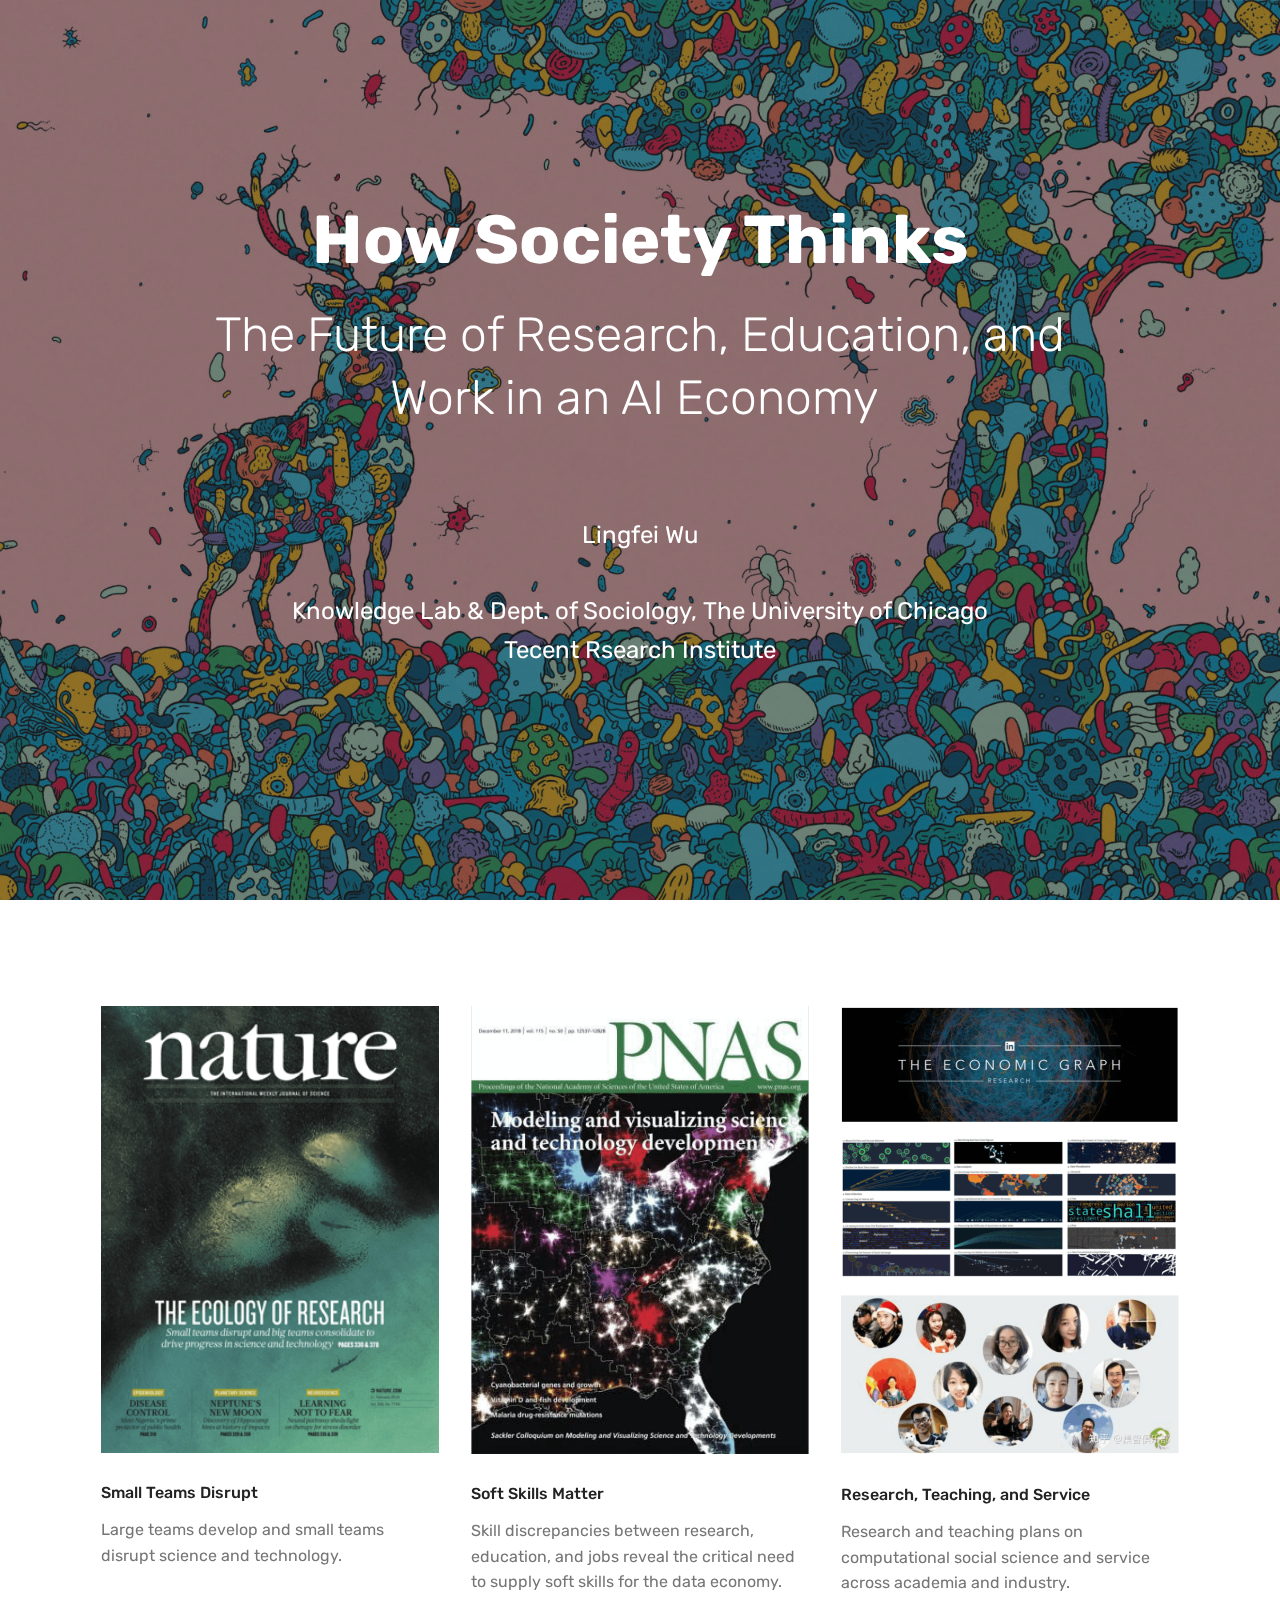
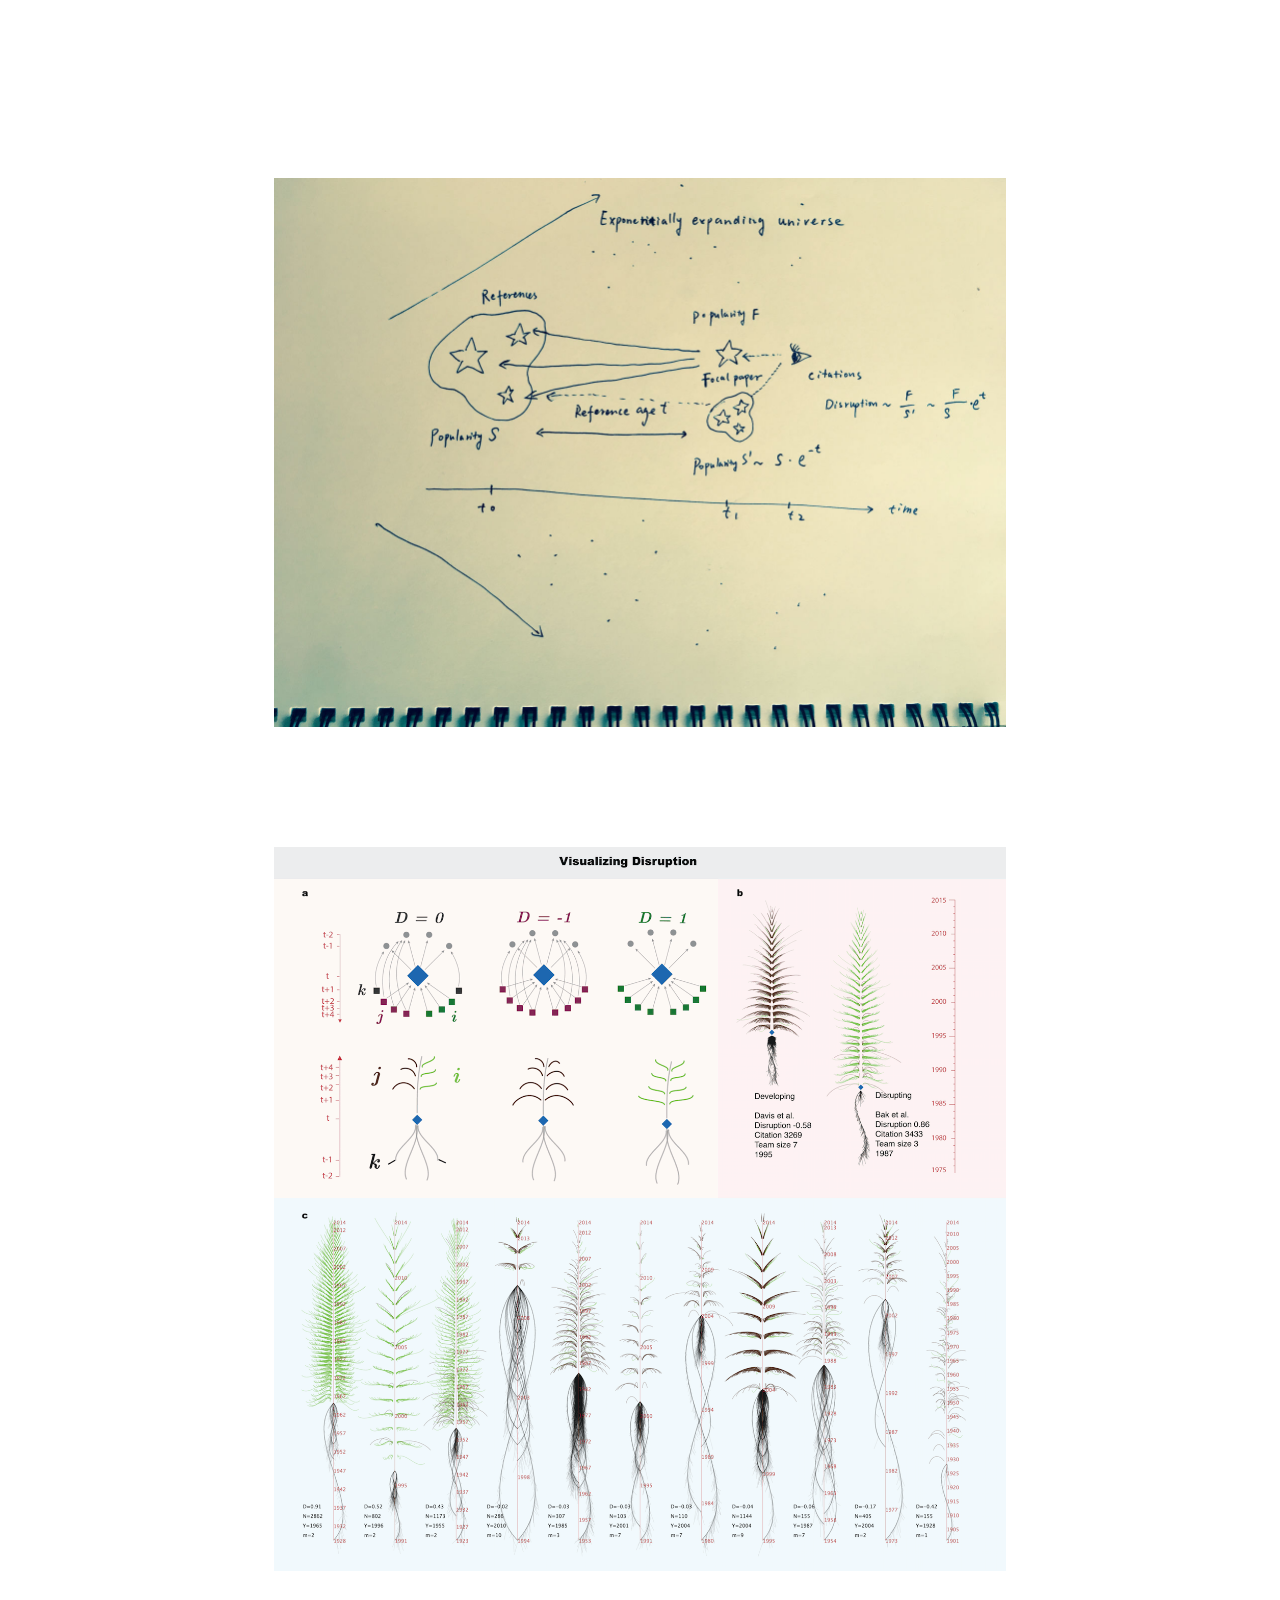
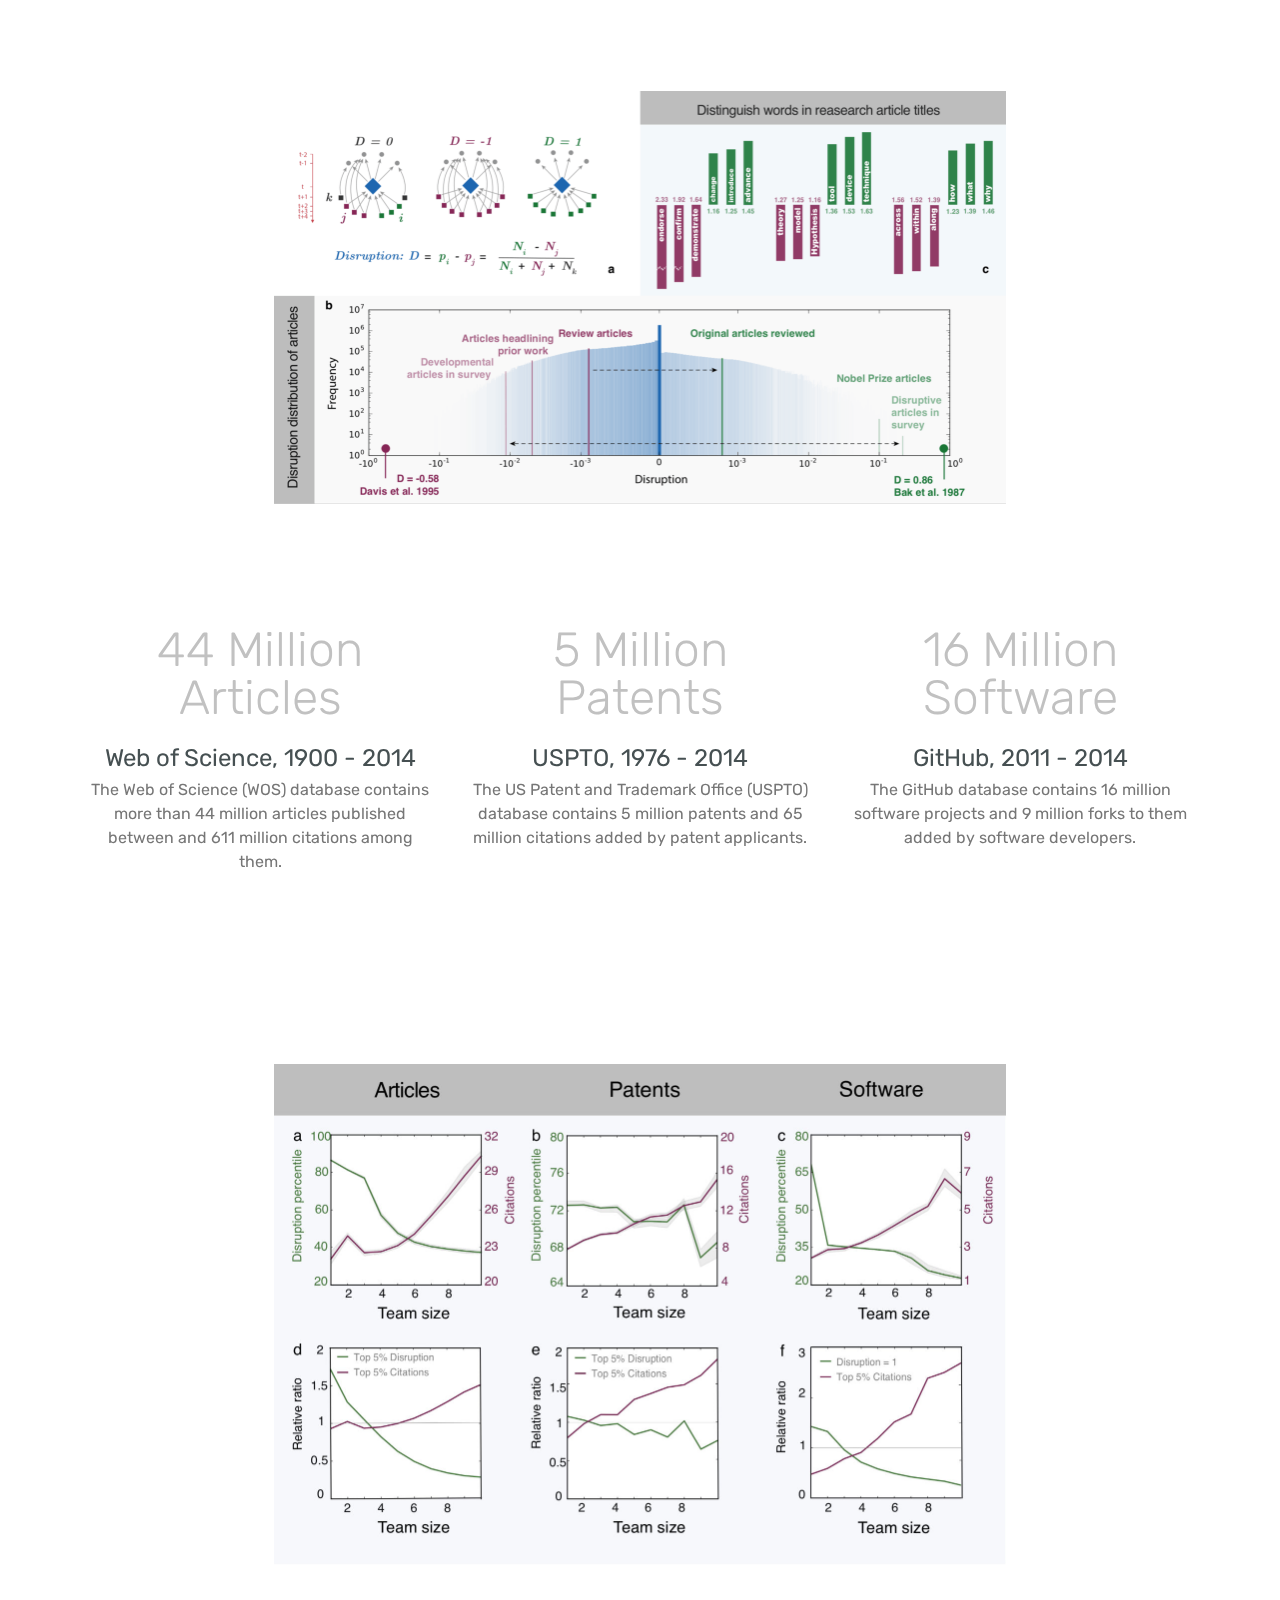
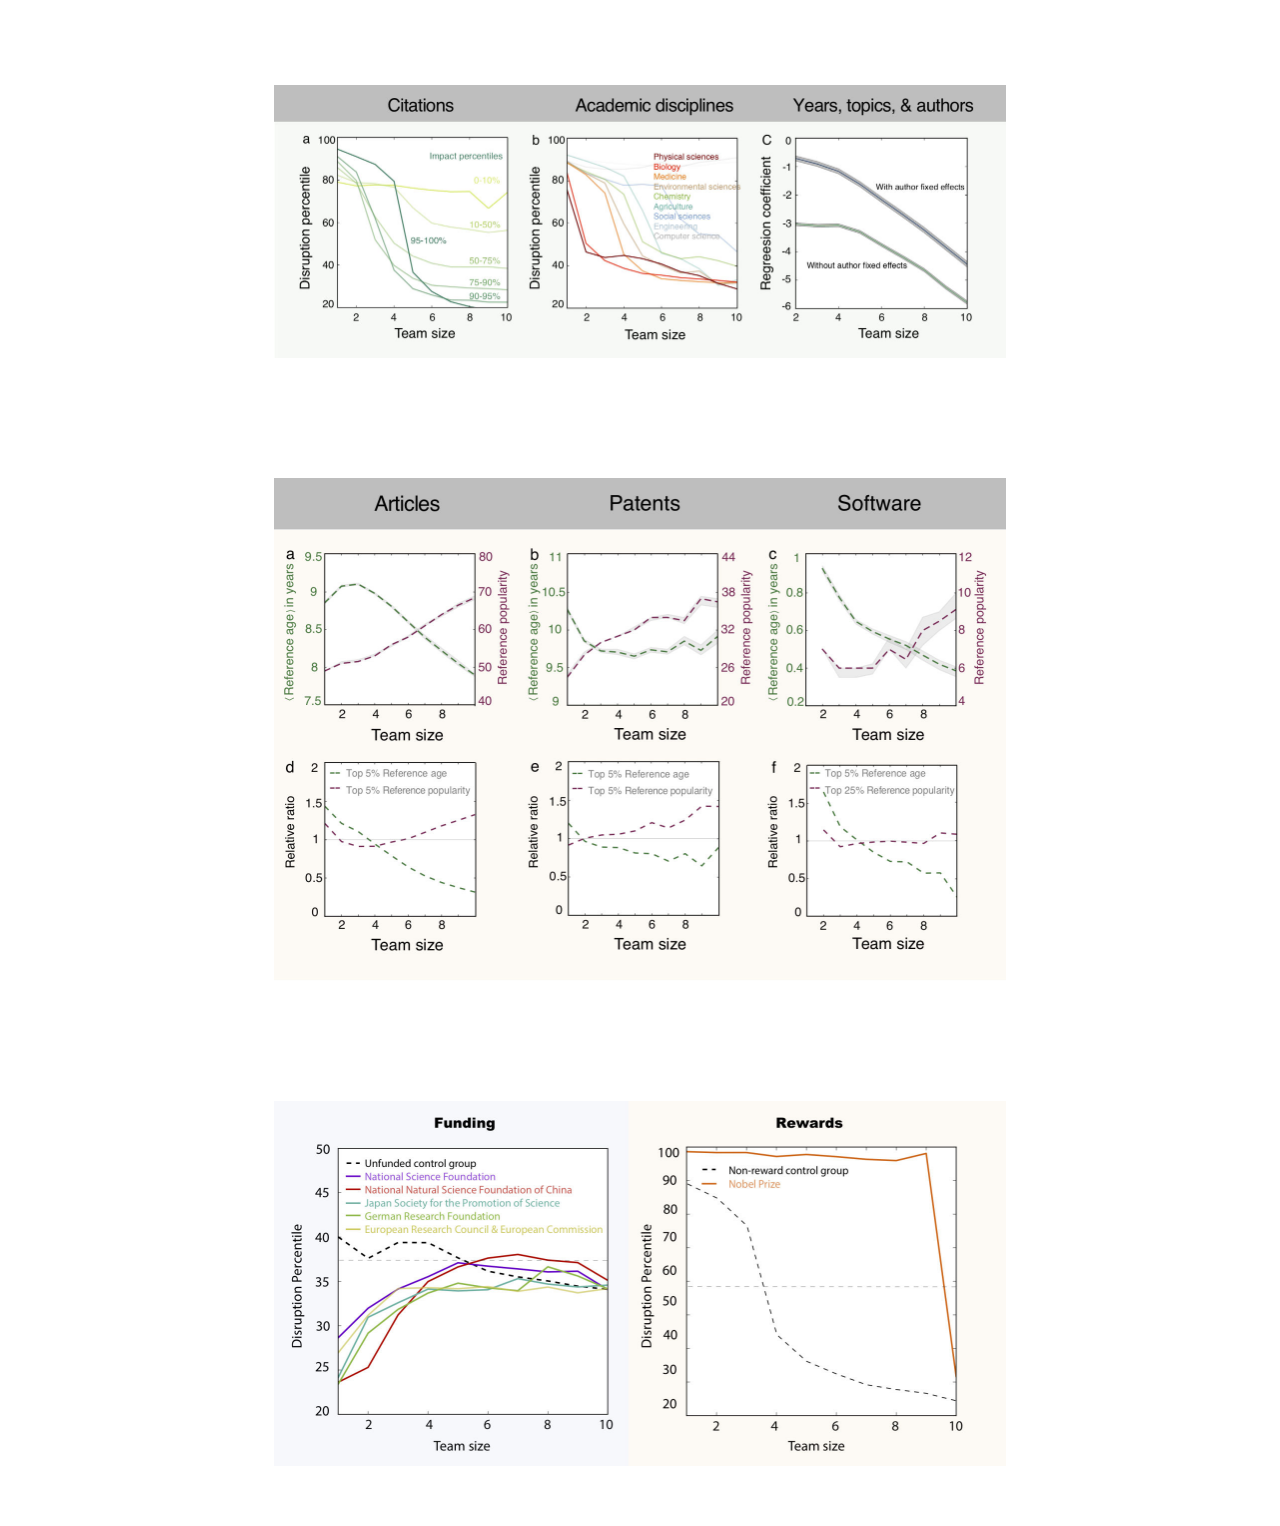
==== commit f0e77f51: "create github pages" ====
--- a/page1.html
+++ b/page1.html
@@ -40,7 +40,7 @@
     
 </section>
 
-<section class="engine"><a href="https://mobirise.info/p">website templates free download</a></section><section class="features2 cid-rmkkqwIZTE" id="features2-1p">
+<section class="engine"><a href="https://mobirise.info/y">html web templates</a></section><section class="features2 cid-rmkkqwIZTE" id="features2-1p">
 
     
 
@@ -90,6 +90,144 @@
     </div>
 </section>
 
+<section class="cid-rmkLHeMRyC" id="image1-1r">
+
+    
+
+    <figure class="mbr-figure container">
+        <div class="image-block" style="width: 66%;">
+            <img src="assets/images/star-1466x1100.jpg" width="1400" alt="Mobirise" title="">
+            
+        </div>
+    </figure>
+</section>
+
+<section class="cid-rmkKaUED1u" id="image1-1q">
+
+    
+
+    <figure class="mbr-figure container">
+        <div class="image-block" style="width: 66%;">
+            <img src="assets/images/ed1-1436x1418.png" width="1400" alt="Mobirise" title="">
+            
+        </div>
+    </figure>
+</section>
+
+<section class="cid-rmkML8TBDr" id="image1-1s">
+
+    
+
+    <figure class="mbr-figure container">
+        <div class="image-block" style="width: 66%;">
+            <img src="assets/images/fig1-1466x826.png" width="1400" alt="Mobirise" title="">
+            
+        </div>
+    </figure>
+</section>
+
+<section class="counters6 counters cid-rmkO6zvmig" id="counters6-1u">
+
+    
+
+    
+
+    <div class="container pt-4 mt-2">
+        
+        
+        <div class="row justify-content-center">
+                <div class="cards-container">
+                    <div class="card col-12 col-md-6 col-lg-4 pb-md-4">
+                        <div class="panel-item align-center">
+                            <div class="card-img pb-3">
+                                <h3 class="img-text mbr-fonts-style display-2">44 Million Articles</h3>
+                            </div>
+                            <div class="card-text">
+                                <h4 class="mbr-content-title mbr-bold mbr-fonts-style display-5"><span style="font-weight: normal;">Web of Science,&nbsp;</span><span style="font-weight: normal;">1900 - 2014</span></h4>
+                                <p class="mbr-content-text mbr-fonts-style display-7">
+                                    The Web of Science (WOS) database contains more than 44 million articles published between and 611 million citations among them.</p>
+                            </div>
+                        </div>
+                    </div>
+                    <div class="card col-12 col-md-6 col-lg-4 pb-md-4">
+                        <div class="panel-item align-center">
+                            <div class="card-img pb-3">
+                                <h3 class="img-text mbr-fonts-style display-2">5 Million Patents</h3>
+                            </div>
+                            <div class="card-text">
+                                <h4 class="mbr-content-title mbr-bold mbr-fonts-style display-5"><span style="font-weight: normal;">USPTO, 1976 - 2014</span></h4>
+                                <p class="mbr-content-text mbr-fonts-style display-7">
+                                    The US Patent and Trademark Office (USPTO) database contains 5 million patents and 65 million citations added by patent applicants.
+                                </p>
+                            </div>
+                        </div>
+                    </div>
+                    <div class="card col-12 col-md-6 col-lg-4 last-child">
+                        <div class="panel-item align-center">
+                            <div class="card-img pb-3">
+                                <h3 class="img-text mbr-fonts-style display-2">16 Million Software</h3>
+                            </div>
+                            <div class="card-text">
+                                <h4 class="mbr-content-title mbr-bold mbr-fonts-style display-5"><span style="font-weight: normal;">GitHub, 2011 - 2014</span></h4>
+                                <p class="mbr-content-text mbr-fonts-style display-7">
+                                        The GitHub database contains 16 million software projects and 9 million forks to them added by software developers.</p>
+                            </div>
+                        </div>
+                    </div>
+                    
+                </div>
+            </div>
+    </div>
+</section>
+
+<section class="cid-rmkNvCxuWJ" id="image1-1t">
+
+    
+
+    <figure class="mbr-figure container">
+        <div class="image-block" style="width: 66%;">
+            <img src="assets/images/fig2-1466x1003.jpg" width="1400" alt="Mobirise" title="">
+            
+        </div>
+    </figure>
+</section>
+
+<section class="cid-rmkRmM6xMZ" id="image1-1v">
+
+    
+
+    <figure class="mbr-figure container">
+        <div class="image-block" style="width: 66%;">
+            <img src="assets/images/fig3-1466x547.jpg" width="1400" alt="Mobirise" title="">
+            
+        </div>
+    </figure>
+</section>
+
+<section class="cid-rmkRGowbfn" id="image1-1w">
+
+    
+
+    <figure class="mbr-figure container">
+        <div class="image-block" style="width: 66%;">
+            <img src="assets/images/fig4-1466x1006.jpg" width="1400" alt="Mobirise" title="">
+            
+        </div>
+    </figure>
+</section>
+
+<section class="cid-rmkTkO503L" id="image1-1x">
+
+    
+
+    <figure class="mbr-figure container">
+        <div class="image-block" style="width: 66%;">
+            <img src="assets/images/ed10-1466x730.jpg" width="1400" alt="Mobirise" title="">
+            
+        </div>
+    </figure>
+</section>
+
 
   <script src="assets/web/assets/jquery/jquery.min.js"></script>
   <script src="assets/popper/popper.min.js"></script>
@@ -97,6 +235,7 @@
   <script src="assets/bootstrap/js/bootstrap.min.js"></script>
   <script src="assets/smoothscroll/smooth-scroll.js"></script>
   <script src="assets/parallax/jarallax.min.js"></script>
+  <script src="assets/viewportchecker/jquery.viewportchecker.js"></script>
   <script src="assets/theme/js/script.js"></script>
   
   
--- a/assets/mobirise/css/mbr-additional.css
+++ b/assets/mobirise/css/mbr-additional.css
@@ -2034,6 +2034,197 @@
 .cid-rmkkqwIZTE .card-wrapper {
   height: 100%;
 }
+.cid-rmkLHeMRyC {
+  background: #ffffff;
+  padding-top: 60px;
+  padding-bottom: 60px;
+}
+.cid-rmkLHeMRyC .image-block {
+  margin: auto;
+}
+.cid-rmkLHeMRyC figcaption {
+  position: relative;
+}
+.cid-rmkLHeMRyC figcaption div {
+  position: absolute;
+  bottom: 0;
+  width: 100%;
+}
+@media (max-width: 768px) {
+  .cid-rmkLHeMRyC .image-block {
+    width: 100% !important;
+  }
+}
+.cid-rmkKaUED1u {
+  background: #ffffff;
+  padding-top: 60px;
+  padding-bottom: 60px;
+}
+.cid-rmkKaUED1u .image-block {
+  margin: auto;
+}
+.cid-rmkKaUED1u figcaption {
+  position: relative;
+}
+.cid-rmkKaUED1u figcaption div {
+  position: absolute;
+  bottom: 0;
+  width: 100%;
+}
+@media (max-width: 768px) {
+  .cid-rmkKaUED1u .image-block {
+    width: 100% !important;
+  }
+}
+.cid-rmkML8TBDr {
+  background: #ffffff;
+  padding-top: 60px;
+  padding-bottom: 60px;
+}
+.cid-rmkML8TBDr .image-block {
+  margin: auto;
+}
+.cid-rmkML8TBDr figcaption {
+  position: relative;
+}
+.cid-rmkML8TBDr figcaption div {
+  position: absolute;
+  bottom: 0;
+  width: 100%;
+}
+@media (max-width: 768px) {
+  .cid-rmkML8TBDr .image-block {
+    width: 100% !important;
+  }
+}
+.cid-rmkO6zvmig {
+  padding-top: 30px;
+  padding-bottom: 90px;
+  background-color: #ffffff;
+}
+.cid-rmkO6zvmig .mbr-section-subtitle {
+  color: #767676;
+  font-weight: 300;
+}
+.cid-rmkO6zvmig .mbr-content-text {
+  color: #767676;
+}
+.cid-rmkO6zvmig .card {
+  word-wrap: break-word;
+  flex-shrink: 0;
+  -webkit-flex-shrink: 0;
+}
+.cid-rmkO6zvmig .cards-container {
+  display: flex;
+  -webkit-flex-direction: row;
+  flex-direction: row;
+  -webkit-flex-wrap: wrap;
+  flex-wrap: wrap;
+  -webkit-justify-content: center;
+  justify-content: center;
+  word-break: break-word;
+}
+@media (max-width: 767px) {
+  .cid-rmkO6zvmig .card:not(.last-child) {
+    padding-bottom: 1.5rem;
+  }
+}
+.cid-rmkO6zvmig .img-text {
+  color: #c1c1c1;
+}
+.cid-rmkO6zvmig .mbr-section-title {
+  text-align: center;
+}
+.cid-rmkO6zvmig H4 {
+  color: #767676;
+}
+.cid-rmkO6zvmig SPAN {
+  color: #465052;
+}
+.cid-rmkNvCxuWJ {
+  background: #ffffff;
+  padding-top: 60px;
+  padding-bottom: 60px;
+}
+.cid-rmkNvCxuWJ .image-block {
+  margin: auto;
+}
+.cid-rmkNvCxuWJ figcaption {
+  position: relative;
+}
+.cid-rmkNvCxuWJ figcaption div {
+  position: absolute;
+  bottom: 0;
+  width: 100%;
+}
+@media (max-width: 768px) {
+  .cid-rmkNvCxuWJ .image-block {
+    width: 100% !important;
+  }
+}
+.cid-rmkRmM6xMZ {
+  background: #ffffff;
+  padding-top: 60px;
+  padding-bottom: 60px;
+}
+.cid-rmkRmM6xMZ .image-block {
+  margin: auto;
+}
+.cid-rmkRmM6xMZ figcaption {
+  position: relative;
+}
+.cid-rmkRmM6xMZ figcaption div {
+  position: absolute;
+  bottom: 0;
+  width: 100%;
+}
+@media (max-width: 768px) {
+  .cid-rmkRmM6xMZ .image-block {
+    width: 100% !important;
+  }
+}
+.cid-rmkRGowbfn {
+  background: #ffffff;
+  padding-top: 60px;
+  padding-bottom: 60px;
+}
+.cid-rmkRGowbfn .image-block {
+  margin: auto;
+}
+.cid-rmkRGowbfn figcaption {
+  position: relative;
+}
+.cid-rmkRGowbfn figcaption div {
+  position: absolute;
+  bottom: 0;
+  width: 100%;
+}
+@media (max-width: 768px) {
+  .cid-rmkRGowbfn .image-block {
+    width: 100% !important;
+  }
+}
+.cid-rmkTkO503L {
+  background: #ffffff;
+  padding-top: 60px;
+  padding-bottom: 60px;
+}
+.cid-rmkTkO503L .image-block {
+  margin: auto;
+}
+.cid-rmkTkO503L figcaption {
+  position: relative;
+}
+.cid-rmkTkO503L figcaption div {
+  position: absolute;
+  bottom: 0;
+  width: 100%;
+}
+@media (max-width: 768px) {
+  .cid-rmkTkO503L .image-block {
+    width: 100% !important;
+  }
+}
 .cid-rmgBZcW1FH {
   background-image: url("../../../assets/images/holobionts-2880x1620-2000x1125.jpg");
 }
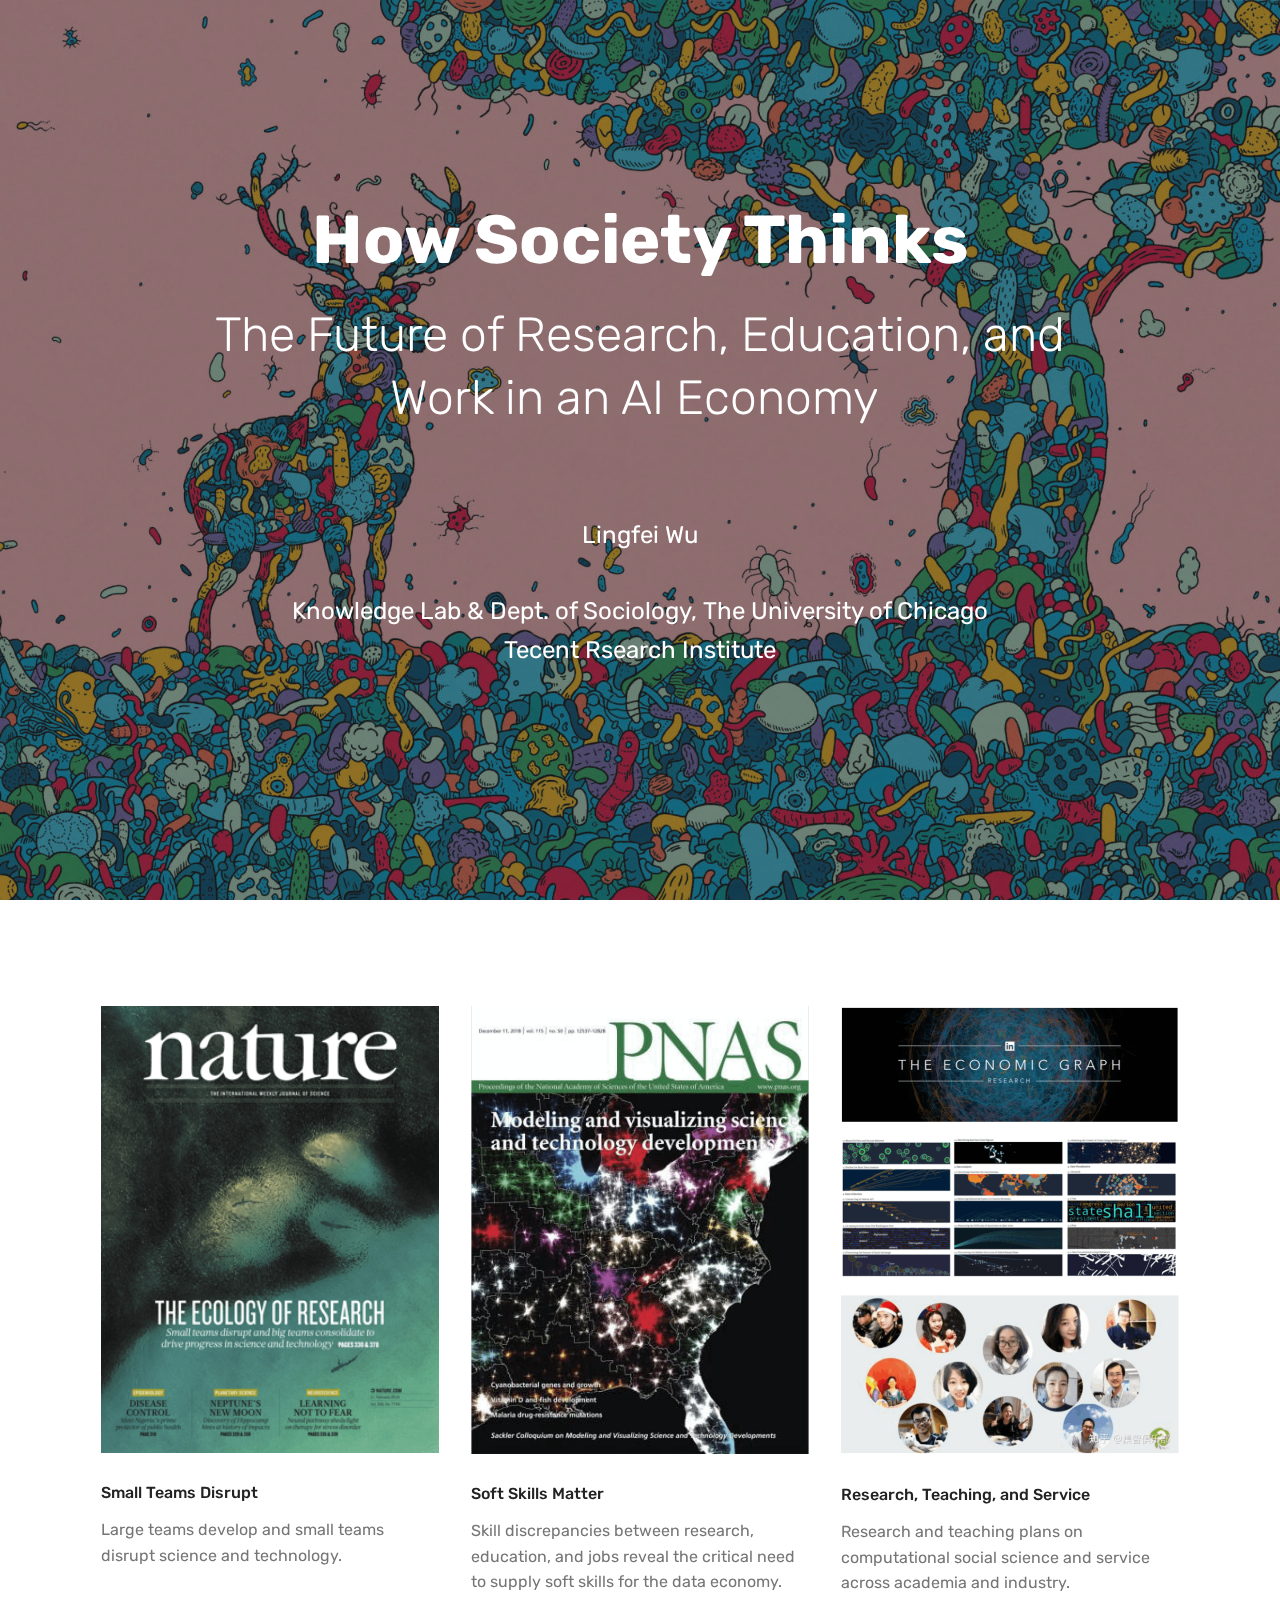
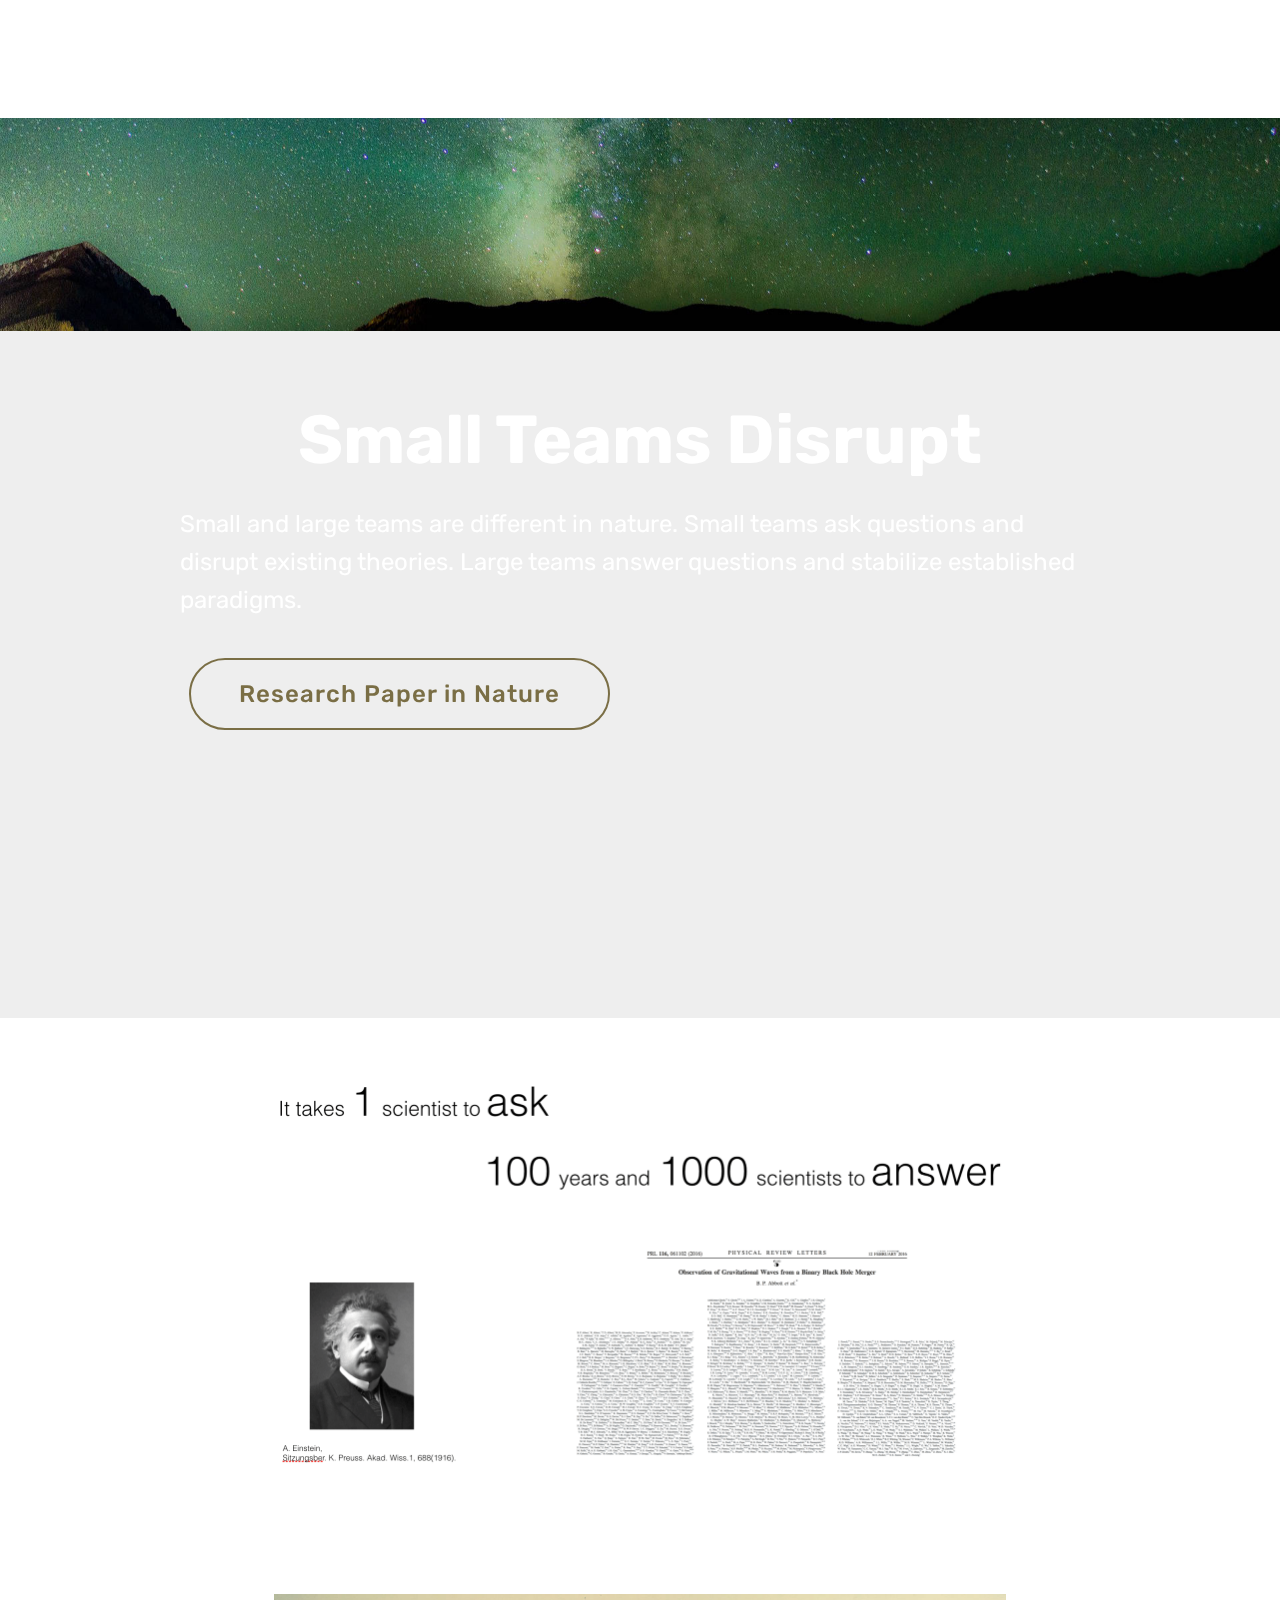
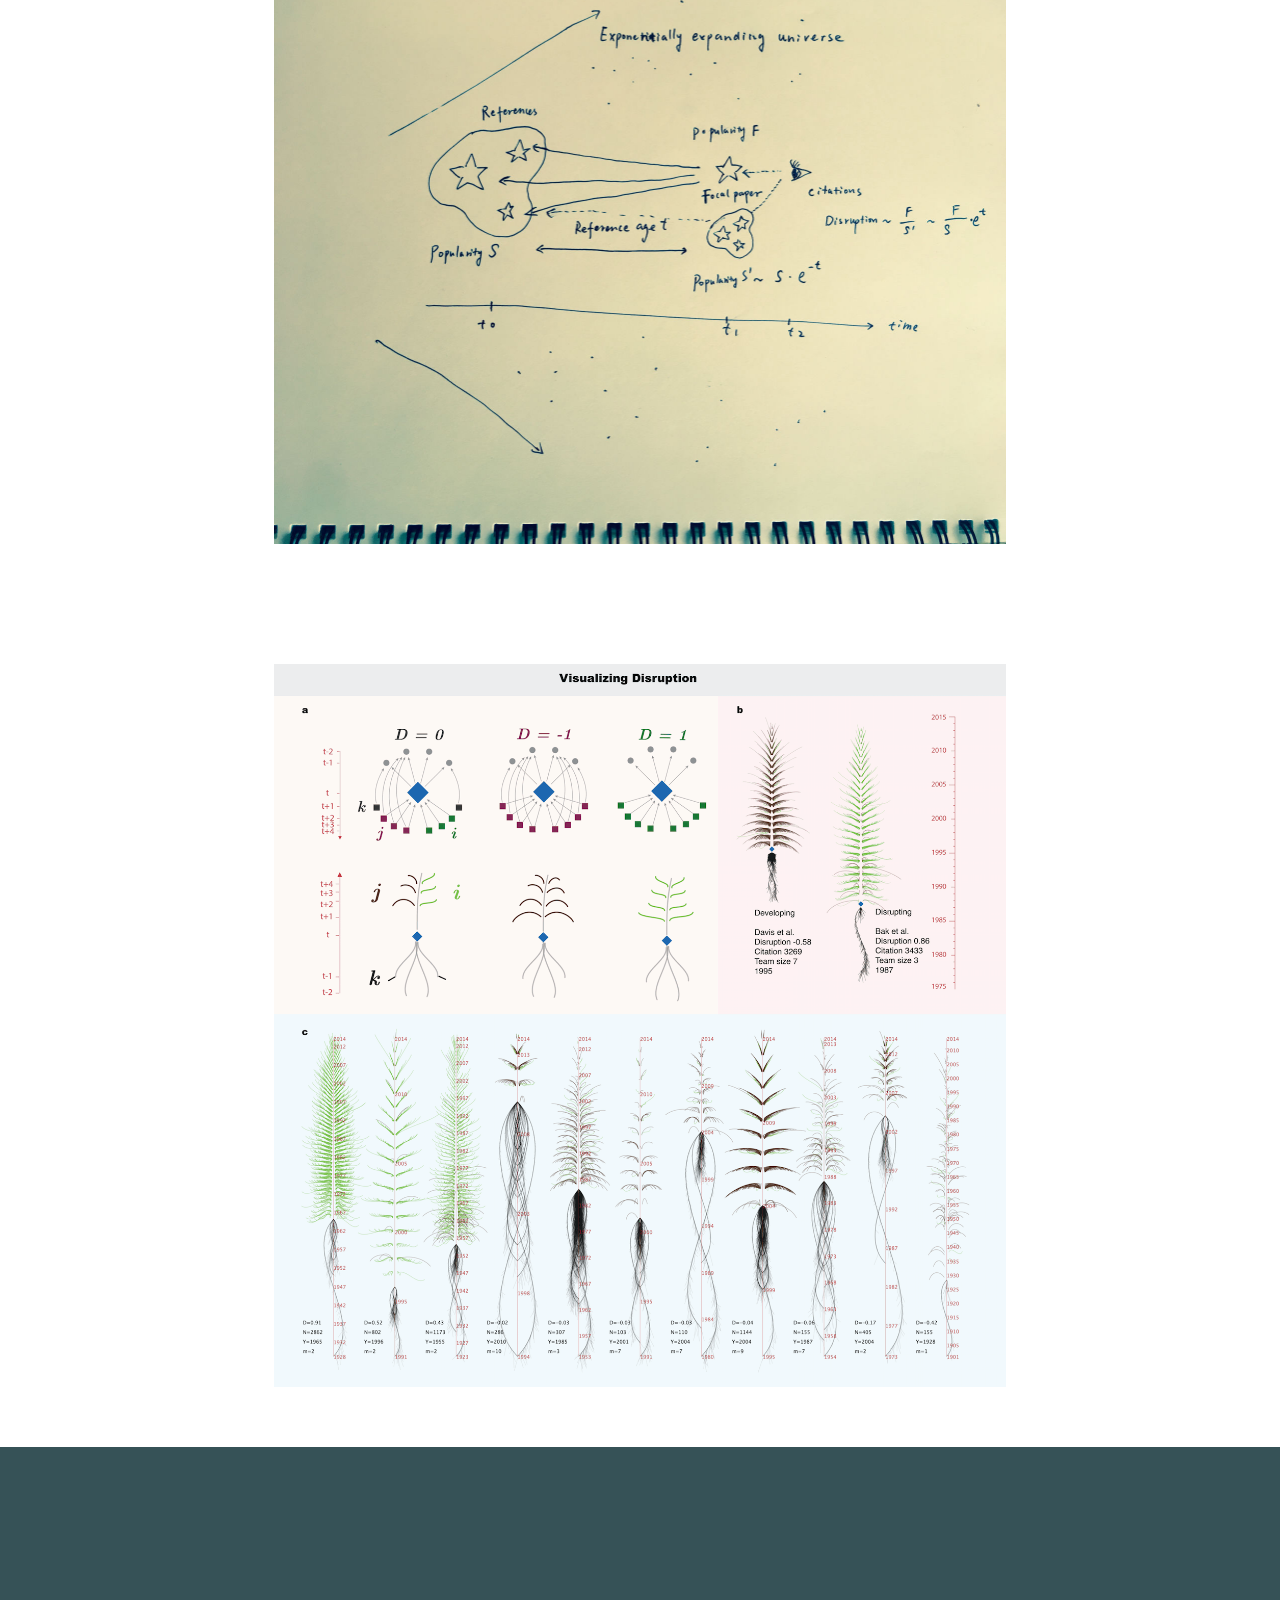
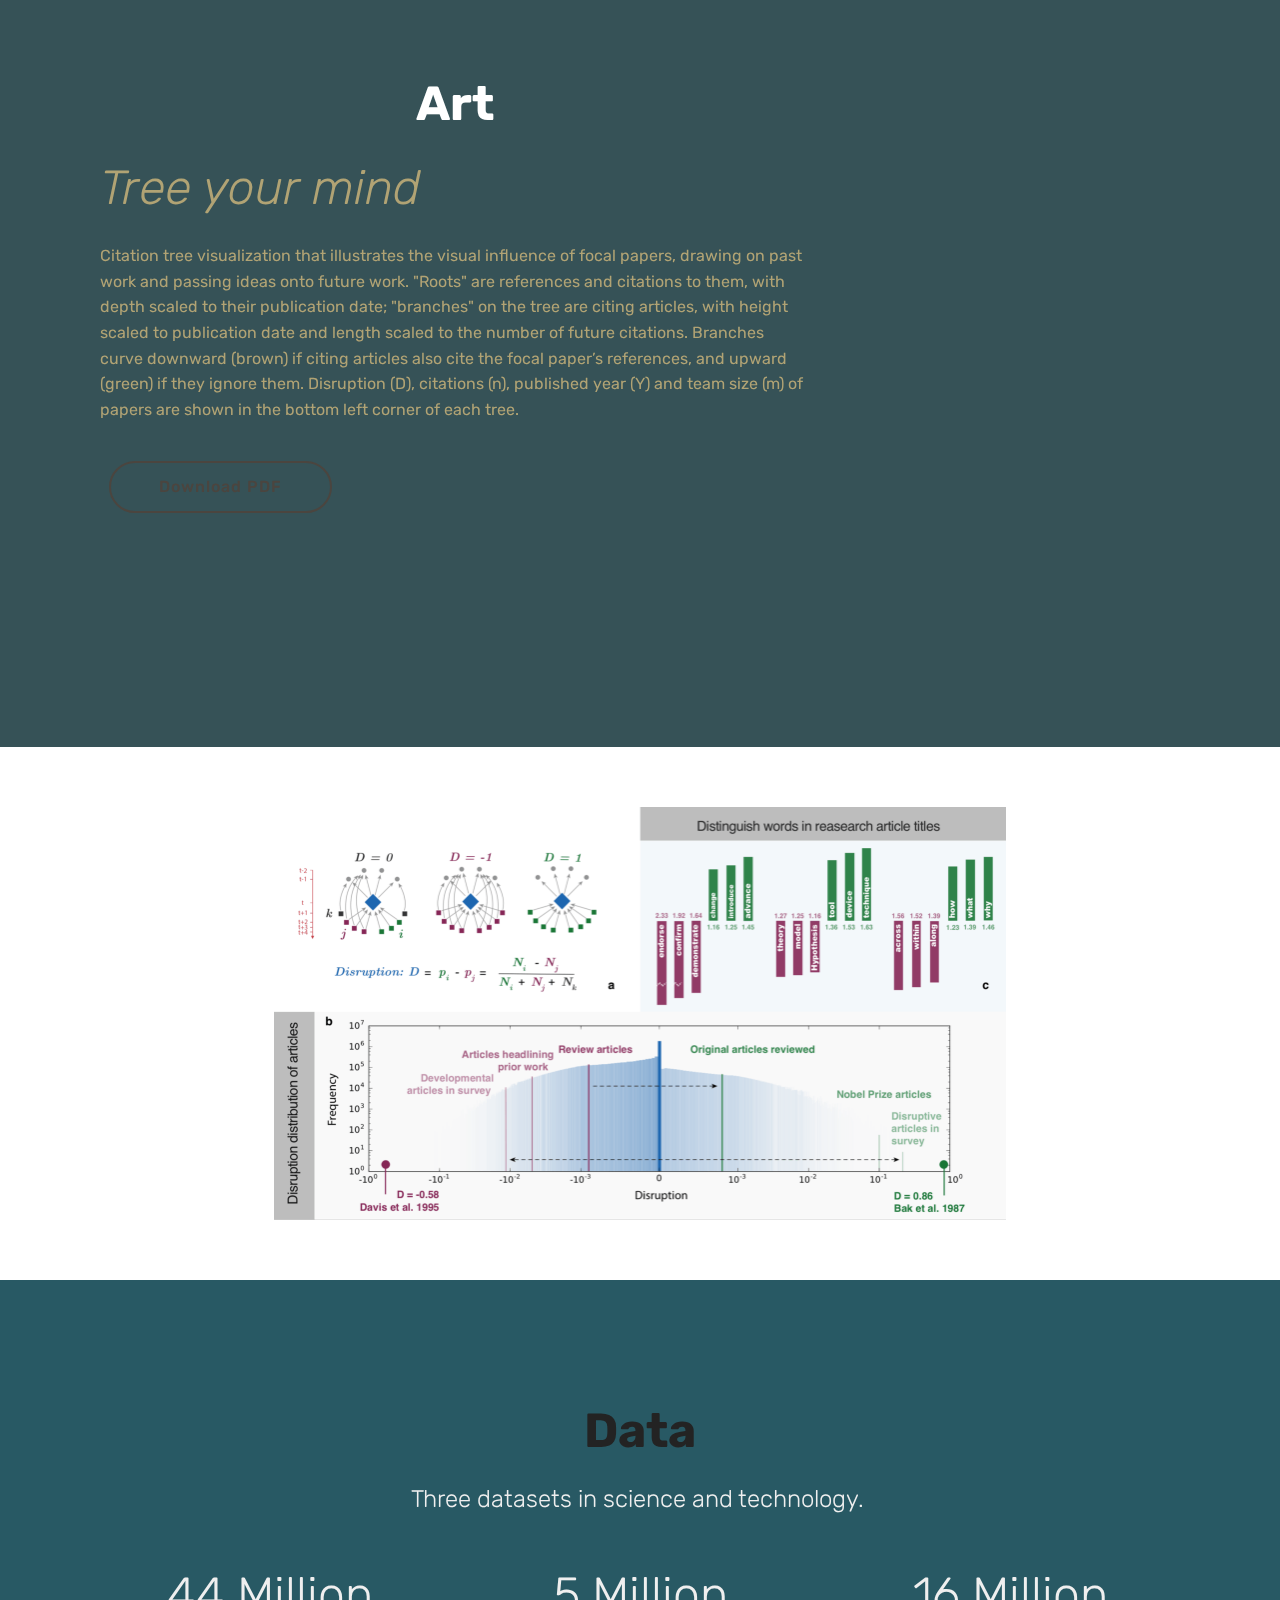
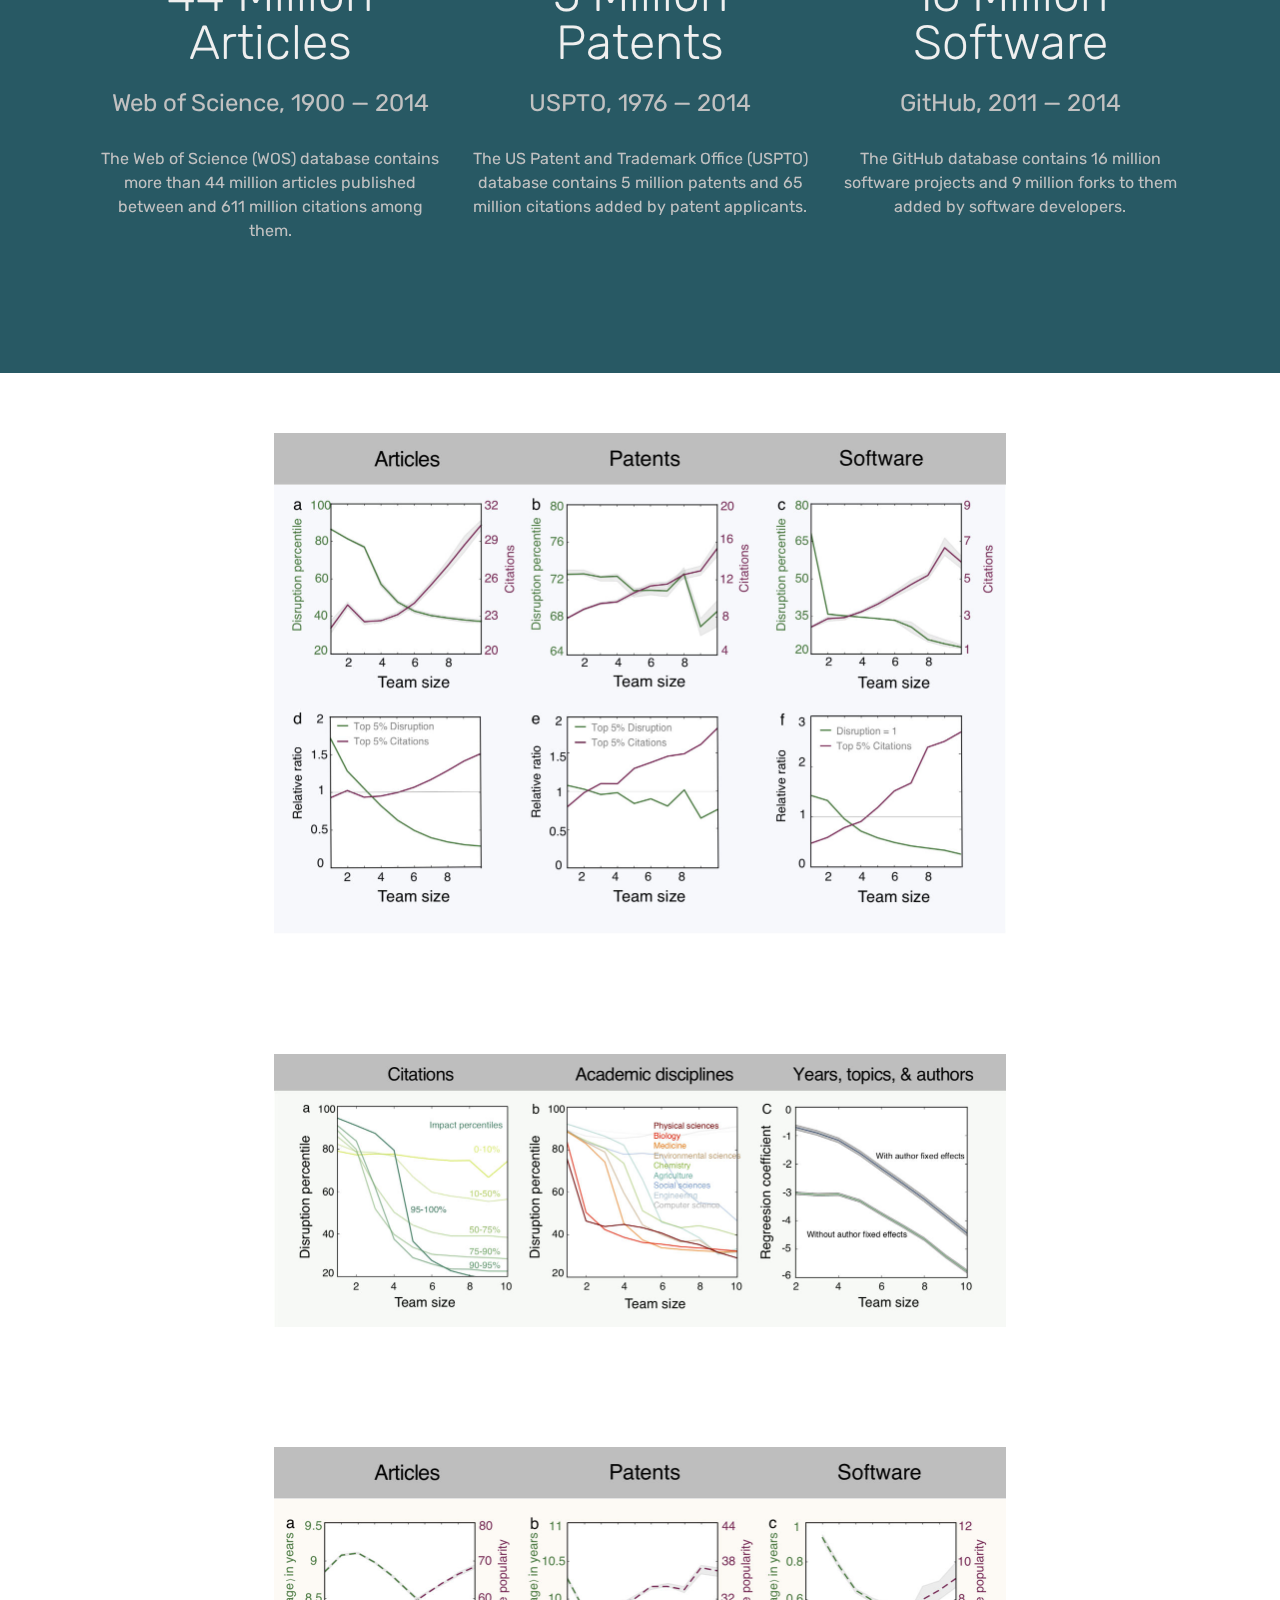
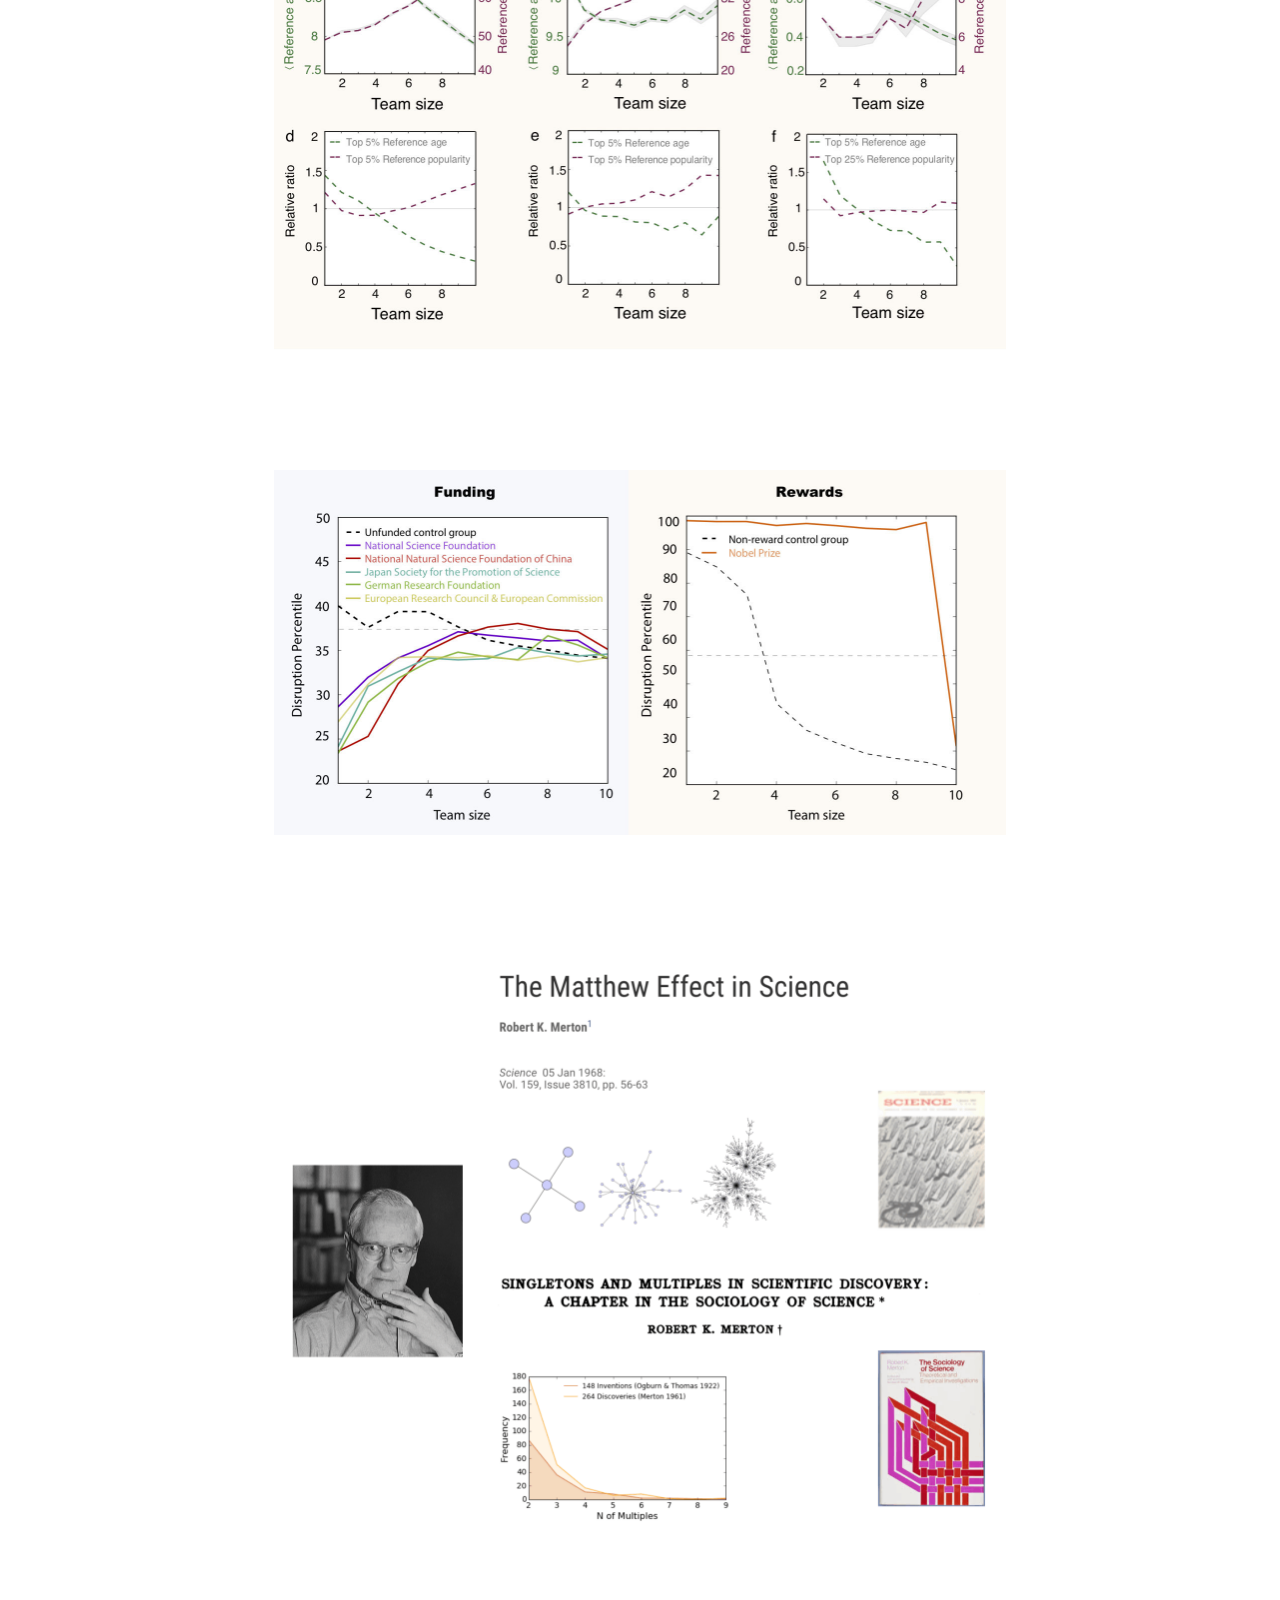
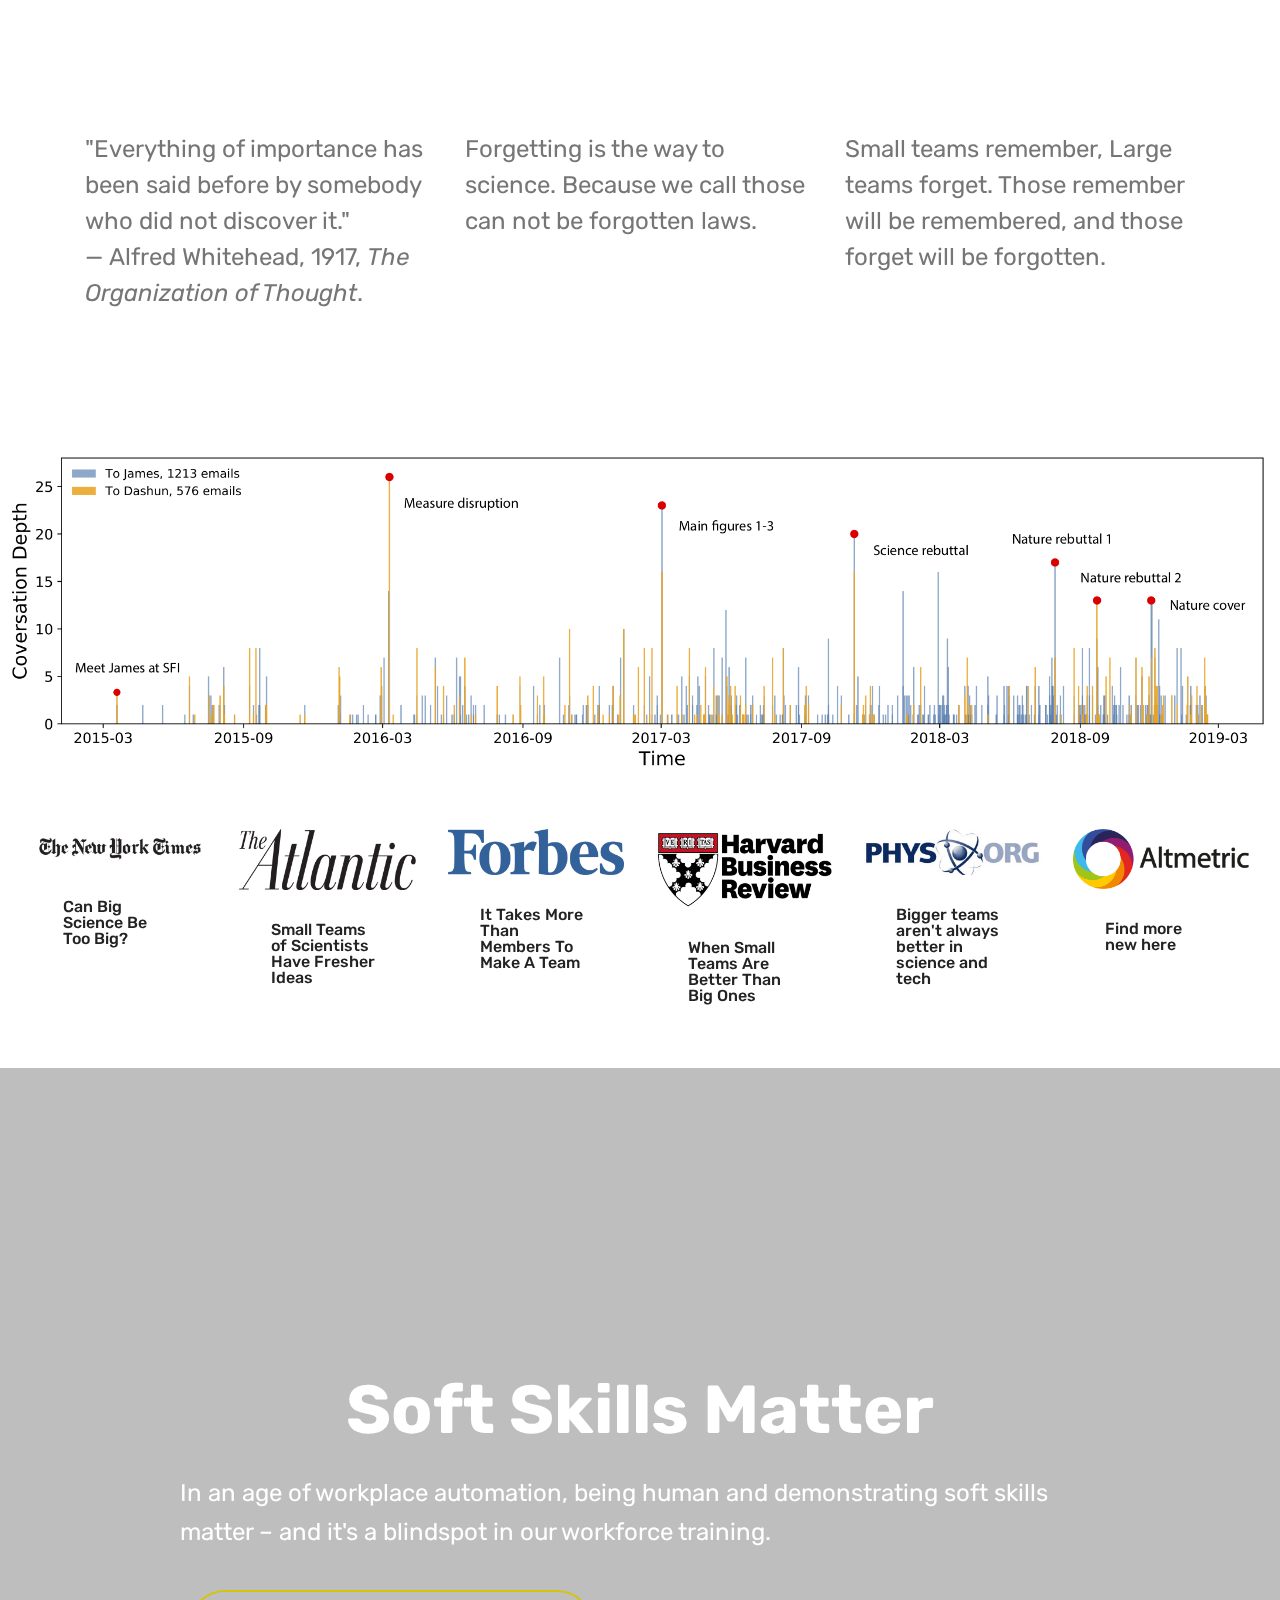
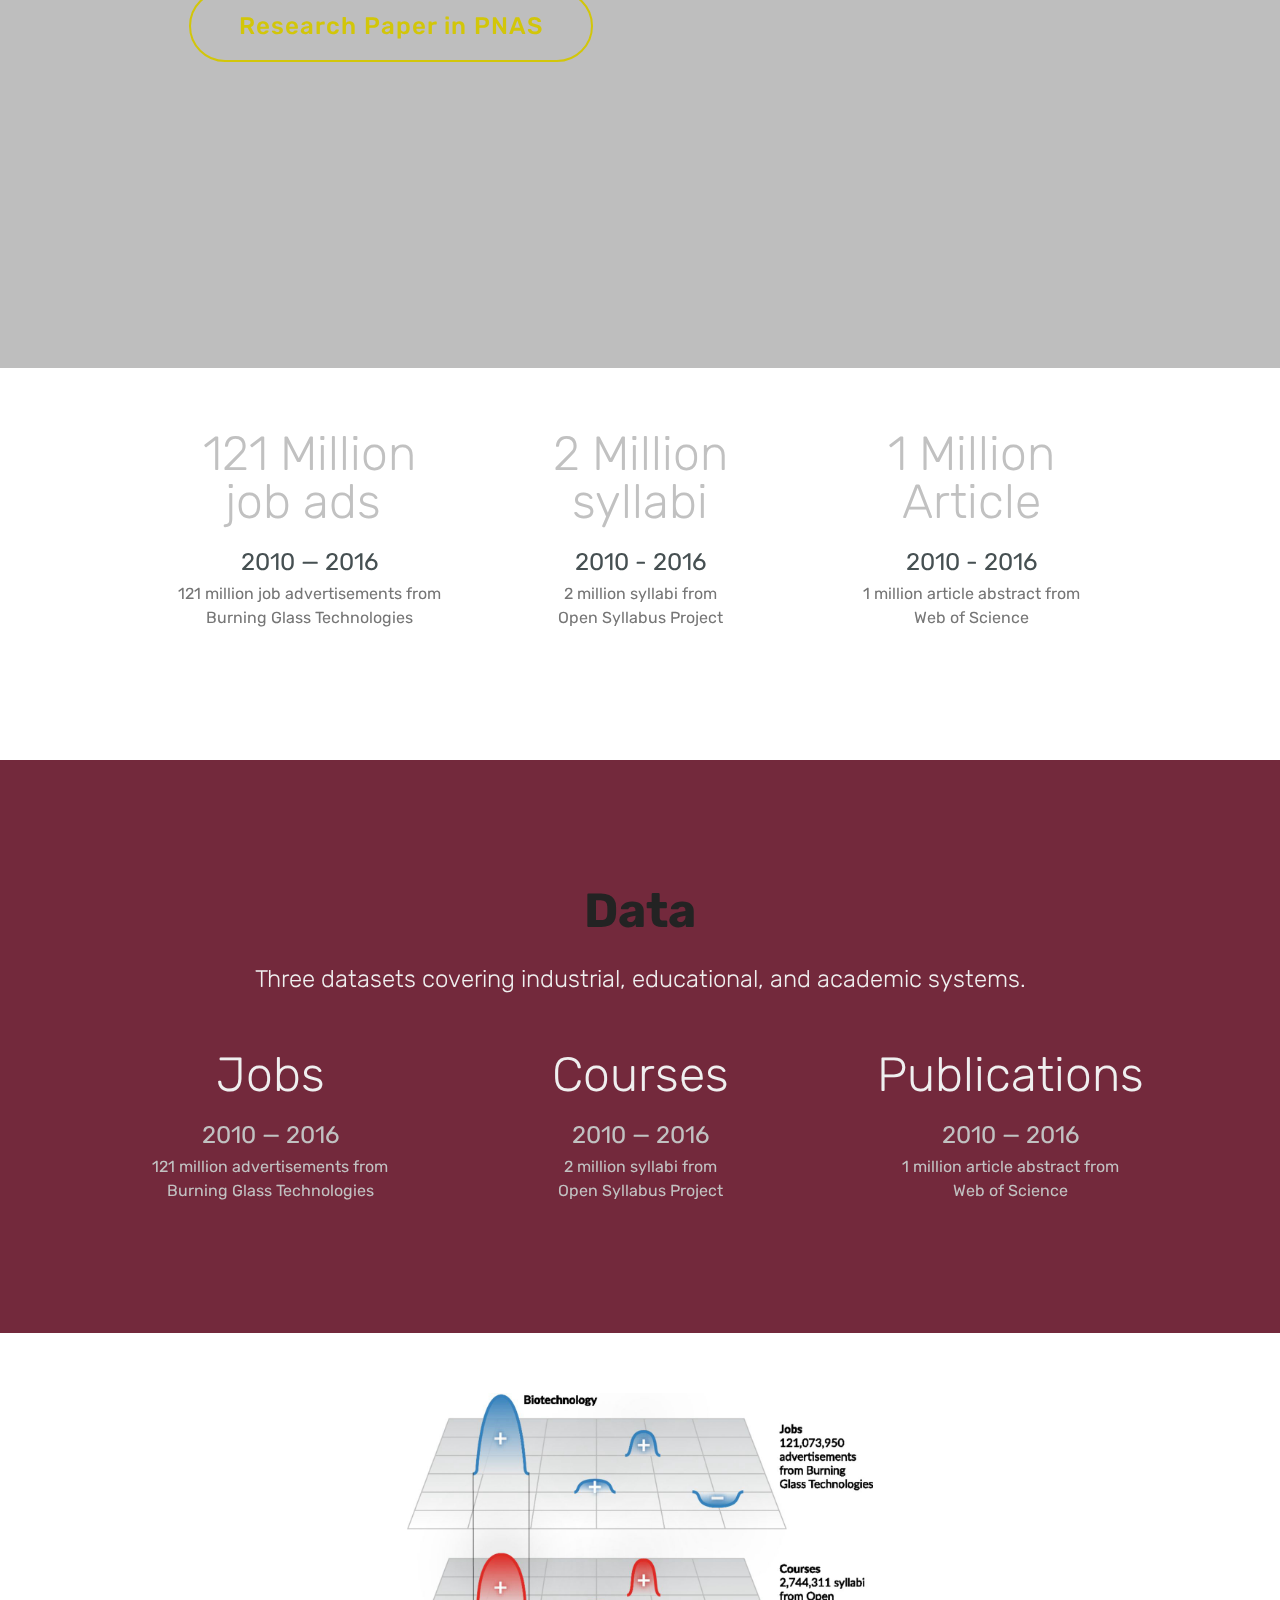
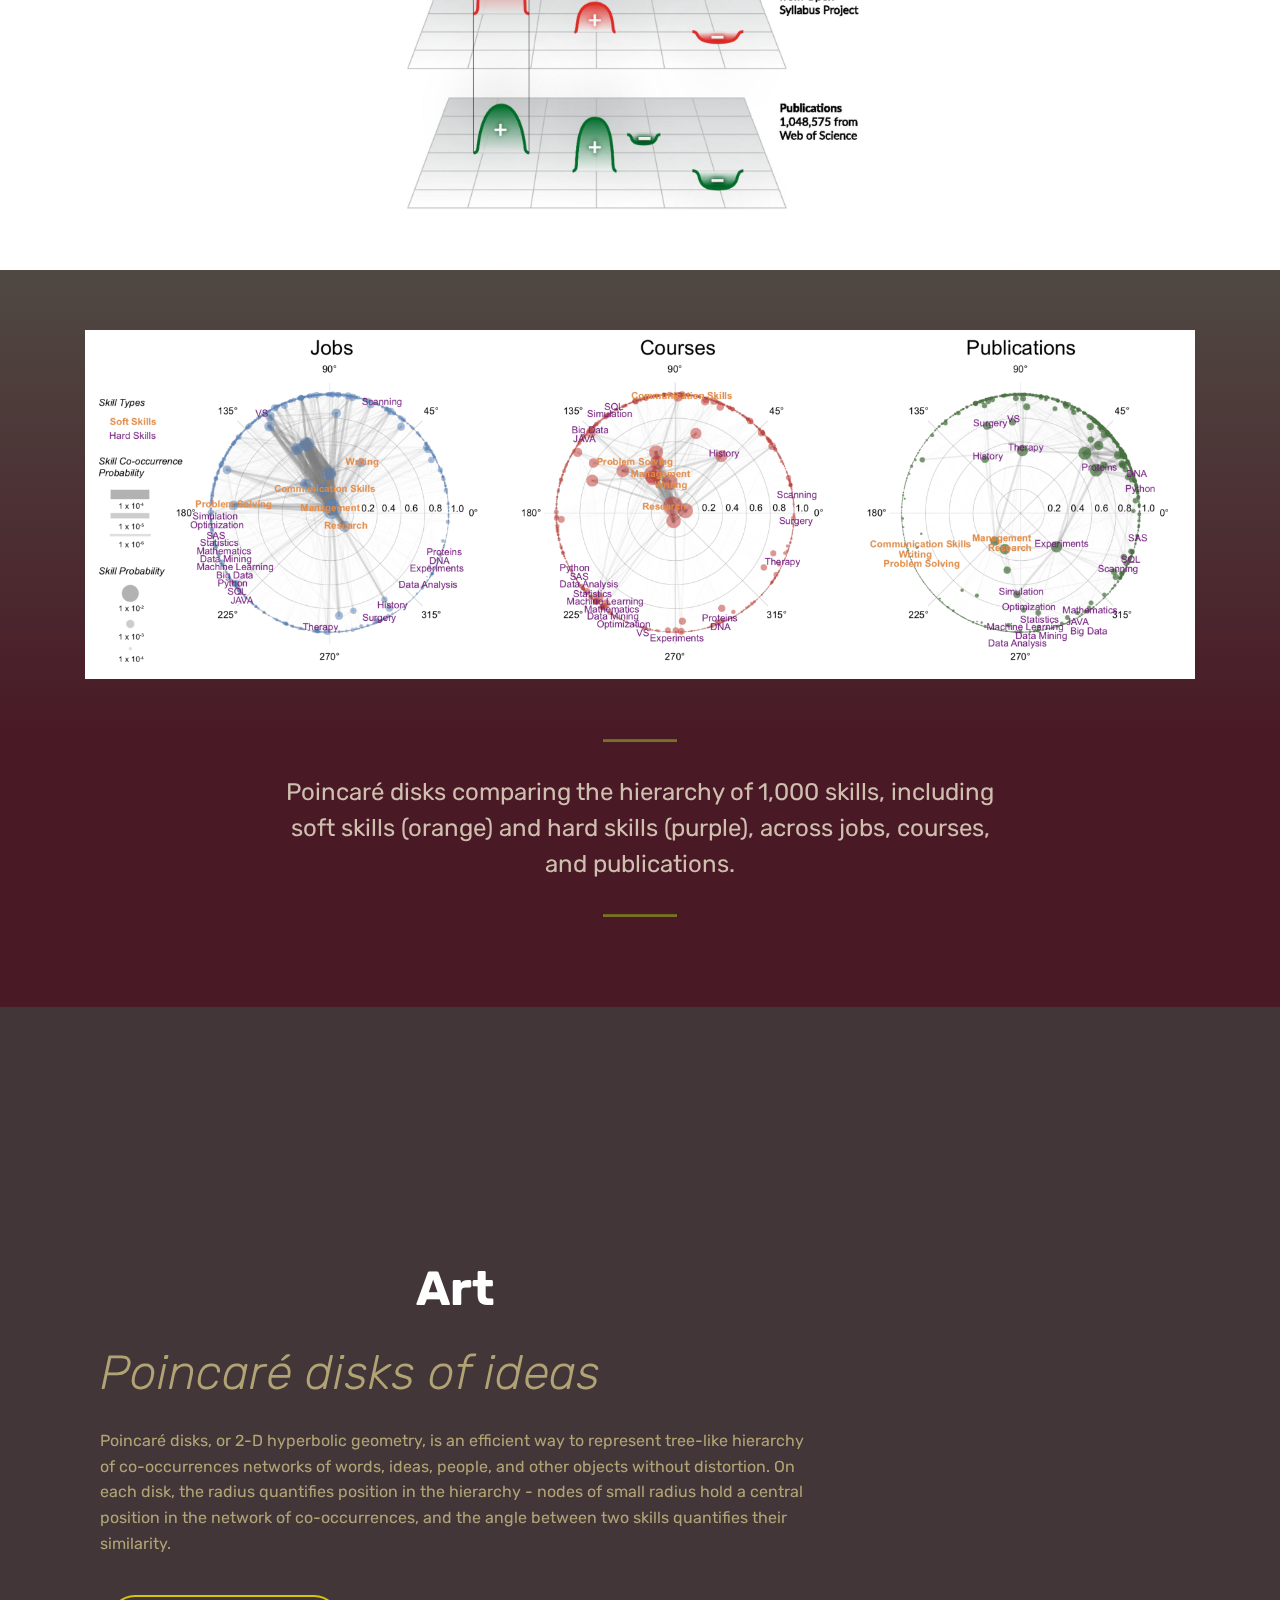
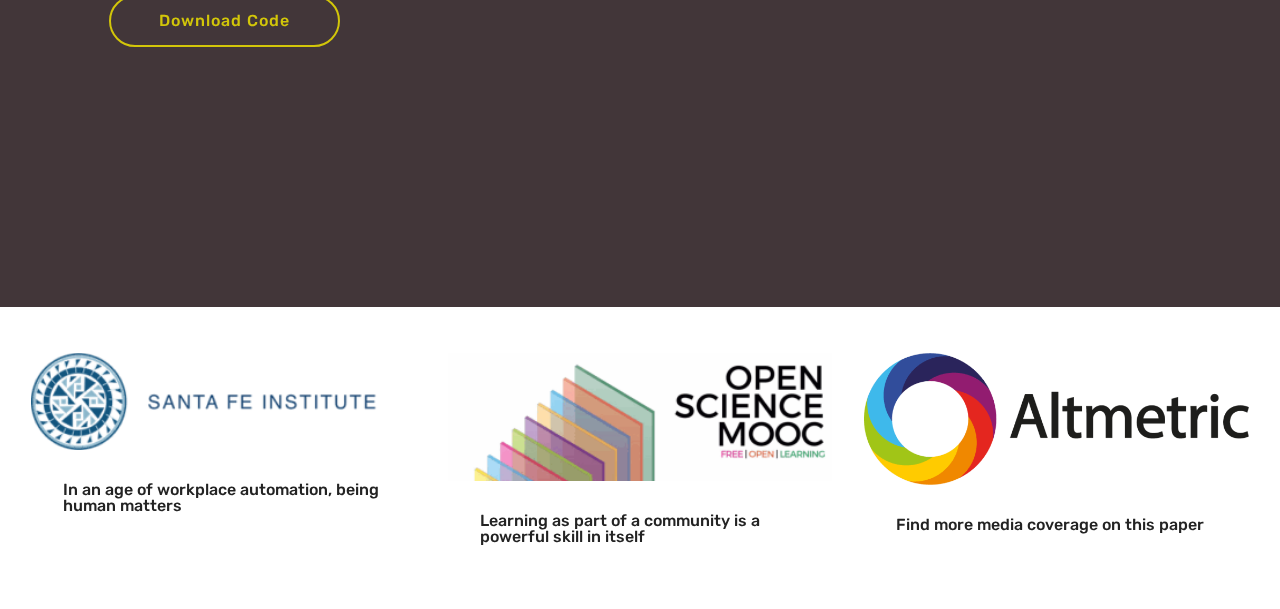
==== commit bbcd6897: "create github pages" ====
--- a/page1.html
+++ b/page1.html
@@ -40,7 +40,7 @@
     
 </section>
 
-<section class="engine"><a href="https://mobirise.info/y">html web templates</a></section><section class="features2 cid-rmkkqwIZTE" id="features2-1p">
+<section class="engine"><a href="https://mobirise.info">Mobirise</a></section><section class="features2 cid-rmkkqwIZTE" id="features2-1p">
 
     
 
@@ -90,6 +90,39 @@
     </div>
 </section>
 
+<section class="cid-rmmWs1BKjY mbr-fullscreen mbr-parallax-background" id="header2-28">
+
+    
+
+    
+
+    <div class="container align-center">
+        <div class="row justify-content-md-center">
+            <div class="mbr-white col-md-10">
+                <h1 class="mbr-section-title mbr-bold pb-3 mbr-fonts-style display-1">Small Teams Disrupt</h1>
+                
+                <p class="mbr-text pb-3 mbr-fonts-style display-5">
+                    Small and large teams are different in nature. Small teams ask questions and disrupt existing theories. Large teams answer questions and stabilize established paradigms.
+                </p>
+                <div class="mbr-section-btn"><a class="btn btn-md btn-danger-outline display-5" href="https://www.nature.com/articles/s41586-019-0941-9.epdf?author_access_token=MRQHpGwilhO_ezUVTm_podRgN0jAjWel9jnR3ZoTv0PMG6AccJlxzpvw8-b9iOEwUXPSD06h5wOaBF2mJQIs2FcprxiP9gst0zwn6_WT9jwoiUKvK5aU4BMOmM4fFmRH0ZEdi5gqLBLeQIbp3eZrnw%3D%3D" target="_blank">Research Paper in Nature</a></div>
+            </div>
+        </div>
+    </div>
+    
+</section>
+
+<section class="cid-rmmBK58GgD" id="image1-1y">
+
+    
+
+    <figure class="mbr-figure container">
+        <div class="image-block" style="width: 66%;">
+            <img src="assets/images/screen-shot-2019-04-01-at-12.13.21-am-1466x793.png" width="1400" alt="Mobirise" title="">
+            
+        </div>
+    </figure>
+</section>
+
 <section class="cid-rmkLHeMRyC" id="image1-1r">
 
     
@@ -114,6 +147,26 @@
     </figure>
 </section>
 
+<section class="header9 cid-rmmWSVqsgj mbr-fullscreen mbr-parallax-background" id="header9-2a">
+
+    
+
+    <div class="mbr-overlay" style="opacity: 0.8; background-color: rgb(7, 43, 49);">
+    </div>
+
+    <div class="container">
+        <div class="media-container-column mbr-white col-lg-8 col-md-10">
+            <h1 class="mbr-section-title align-left mbr-bold pb-3 mbr-fonts-style display-2">Art</h1>
+            <h3 class="mbr-section-subtitle align-left mbr-light pb-3 mbr-fonts-style display-2">Tree your mind</h3>
+            <p class="mbr-text align-left pb-3 mbr-fonts-style display-7">
+                Citation tree visualization that illustrates the visual influence of focal papers, drawing on past work and passing ideas onto future work. "Roots" are references and citations to them, with depth scaled to their publication date; "branches" on the tree are citing articles, with height scaled to publication date and length scaled to the number of future citations. Branches curve downward (brown) if citing articles also cite the focal paper’s references, and upward (green) if they ignore them. Disruption (D), citations (n), published year (Y) and team size (m) of papers are shown in the bottom left corner of each tree.</p>
+            <div class="mbr-section-btn align-left"><a class="btn btn-md btn-info-outline display-4" href="https://github.com/lingfeiwu/lingfeiwu.github.io/blob/master/pineTrees.pdf" target="_blank">Download PDF</a></div>
+        </div>
+    </div>
+
+    
+</section>
+
 <section class="cid-rmkML8TBDr" id="image1-1s">
 
     
@@ -126,7 +179,120 @@
     </figure>
 </section>
 
-<section class="counters6 counters cid-rmkO6zvmig" id="counters6-1u">
+<section class="counters6 counters cid-rmmY5YUJHD" id="counters6-2i">
+
+    
+
+    
+
+    <div class="container pt-4 mt-2">
+        <h2 class="mbr-section-title pb-3 align-center mbr-fonts-style display-2"><strong>Data</strong></h2>
+        <h3 class="mbr-section-subtitle pb-5 align-center mbr-fonts-style display-5">Three datasets in science and technology.&nbsp;</h3>
+        <div>
+                <div class="cards-container">
+                    <div class="card col-12 col-md-6 col-lg-4 pb-md-4">
+                        <div class="panel-item align-center">
+                            <div class="card-img pb-3">
+                                <h3 class="img-text mbr-fonts-style display-2">44 Million<br> Articles</h3>
+                            </div>
+                            <div class="card-text">
+                                <h4 class="mbr-content-title mbr-bold mbr-fonts-style display-5"><span style="font-weight: normal;">Web of Science, 1900 — 2014</span></h4>
+                                <p class="mbr-content-text mbr-fonts-style display-7">
+                                    <br>The Web of Science (WOS) database contains more than 44 million articles published between and 611 million citations among them.</p>
+                            </div>
+                        </div>
+                    </div>
+                    <div class="card col-12 col-md-6 col-lg-4 pb-md-4">
+                        <div class="panel-item align-center">
+                            <div class="card-img pb-3">
+                                <h3 class="img-text mbr-fonts-style display-2">5 Million <br>Patents</h3>
+                            </div>
+                            <div class="card-text">
+                                <h4 class="mbr-content-title mbr-bold mbr-fonts-style display-5"><span style="font-weight: normal;">USPTO, 1976 — 2014</span></h4>
+                                <p class="mbr-content-text mbr-fonts-style display-7">
+                                    <br>The US Patent and Trademark Office (USPTO) database contains 5 million patents and 65 million citations added by patent applicants.</p>
+                            </div>
+                        </div>
+                    </div>
+                    <div class="card col-12 col-md-6 col-lg-4 last-child">
+                        <div class="panel-item align-center">
+                            <div class="card-img pb-3">
+                                <h3 class="img-text mbr-fonts-style display-2">16 Million <br>Software</h3>
+                            </div>
+                            <div class="card-text">
+                                <h4 class="mbr-content-title mbr-bold mbr-fonts-style display-5"><span style="font-weight: normal;">GitHub, 2011 — 2014</span></h4>
+                                <p class="mbr-content-text mbr-fonts-style display-7">
+                                        <br>The GitHub database contains 16 million software projects and 9 million forks to them added by software developers.</p>
+                            </div>
+                        </div>
+                    </div>
+                    
+                </div>
+            </div>
+    </div>
+</section>
+
+<section class="cid-rmkNvCxuWJ" id="image1-1t">
+
+    
+
+    <figure class="mbr-figure container">
+        <div class="image-block" style="width: 66%;">
+            <img src="assets/images/fig2-1466x1003.jpg" width="1400" alt="Mobirise" title="">
+            
+        </div>
+    </figure>
+</section>
+
+<section class="cid-rmkRmM6xMZ" id="image1-1v">
+
+    
+
+    <figure class="mbr-figure container">
+        <div class="image-block" style="width: 66%;">
+            <img src="assets/images/fig3-1466x547.jpg" width="1400" alt="Mobirise" title="">
+            
+        </div>
+    </figure>
+</section>
+
+<section class="cid-rmkRGowbfn" id="image1-1w">
+
+    
+
+    <figure class="mbr-figure container">
+        <div class="image-block" style="width: 66%;">
+            <img src="assets/images/fig4-1466x1006.jpg" width="1400" alt="Mobirise" title="">
+            
+        </div>
+    </figure>
+</section>
+
+<section class="cid-rmkTkO503L" id="image1-1x">
+
+    
+
+    <figure class="mbr-figure container">
+        <div class="image-block" style="width: 66%;">
+            <img src="assets/images/ed10-1466x730.jpg" width="1400" alt="Mobirise" title="">
+            
+        </div>
+    </figure>
+</section>
+
+<section class="cid-rmmFKL2mJ0" id="image1-22">
+
+    
+
+    <figure class="mbr-figure container">
+        <div class="image-block" style="width: 66%;">
+            <img src="assets/images/screen-shot-2019-04-01-at-12.48.00-am-1466x1142.png" width="1400" alt="Mobirise" title="">
+            
+        </div>
+    </figure>
+</section>
+
+<section class="counters6 counters cid-rmmRkQ3qPt" id="counters6-25">
 
     
 
@@ -140,37 +306,252 @@
                     <div class="card col-12 col-md-6 col-lg-4 pb-md-4">
                         <div class="panel-item align-center">
                             <div class="card-img pb-3">
-                                <h3 class="img-text mbr-fonts-style display-2">44 Million Articles</h3>
-                            </div>
-                            <div class="card-text">
-                                <h4 class="mbr-content-title mbr-bold mbr-fonts-style display-5"><span style="font-weight: normal;">Web of Science,&nbsp;</span><span style="font-weight: normal;">1900 - 2014</span></h4>
+                                <h3 class="img-text mbr-fonts-style display-4"></h3>
+                            </div>
+                            <div class="card-text">
+                                
+                                <p class="mbr-content-text mbr-fonts-style display-5">
+                                    "Everything of importance has been said before by somebody who did not discover it." —&nbsp;Alfred Whitehead, 1917, <em>The Organization of Thought</em>.</p>
+                            </div>
+                        </div>
+                    </div>
+                    <div class="card col-12 col-md-6 col-lg-4 pb-md-4">
+                        <div class="panel-item align-center">
+                            <div class="card-img pb-3">
+                                <h3 class="img-text mbr-fonts-style display-4"></h3>
+                            </div>
+                            <div class="card-text">
+                                
+                                <p class="mbr-content-text mbr-fonts-style display-5">
+                                    Forgetting is the way to science. Because we call those can not be forgotten laws.
+                                </p>
+                            </div>
+                        </div>
+                    </div>
+                    <div class="card col-12 col-md-6 col-lg-4 last-child">
+                        <div class="panel-item align-center">
+                            <div class="card-img pb-3">
+                                <h3 class="img-text mbr-fonts-style display-4"></h3>
+                            </div>
+                            <div class="card-text">
+                                
+                                <p class="mbr-content-text mbr-fonts-style display-5">
+                                        Small teams remember, Large teams forget. Those remember will be remembered, and those forget will be forgotten.  </p>
+                            </div>
+                        </div>
+                    </div>
+                    
+                </div>
+            </div>
+    </div>
+</section>
+
+<section class="cid-rmmXkhlI6R" id="image2-2c">
+
+    
+
+    <figure class="mbr-figure">
+        <div class="image-block" style="width: 100%;">
+            <img src="assets/images/timelinem-2250x600.png" alt="Mobirise" title="">
+            
+        </div>
+    </figure>
+</section>
+
+<section class="features17 cid-rmmXdTzFPZ" id="features17-2b">
+    
+    
+
+    
+    <div class="container-fluid">
+        <div class="media-container-row">
+            <div class="card p-3 col-12 col-md-6 col-lg-2">
+                <div class="card-wrapper">
+                    <div class="card-img">
+                        <a href="https://www.forbes.com/sites/billfischer/2019/02/15/it-takes-more-than-members-to-make-a-team/#165826294601" target="_blank"><img src="assets/images/new-york-times-logo-transparent-png-6-302x65.png" alt="Mobirise" title=""></a>
+                    </div>
+                    <div class="card-box">
+                        <h4 class="card-title pb-3 mbr-fonts-style display-7">Can Big Science Be Too Big?</h4>
+                        
+                    </div>
+                </div>
+            </div>
+
+            <div class="card p-3 col-12 col-md-6 col-lg-2">
+                <div class="card-wrapper">
+                    <div class="card-img">
+                        <a href="https://www.theatlantic.com/science/archive/2019/02/why-small-science-still-matters/582685/" target="_blank"><img src="assets/images/the-atlantic-magazine-logo-302x105.png" alt="Mobirise" title=""></a>
+                    </div>
+                    <div class="card-box">
+                        <h4 class="card-title pb-3 mbr-fonts-style display-7">Small Teams of Scientists Have Fresher Ideas</h4>
+                        
+                    </div>
+                </div>
+            </div>
+
+            <div class="card p-3 col-12 col-md-6 col-lg-2">
+                <div class="card-wrapper">
+                    <div class="card-img">
+                        <a href="https://www.forbes.com/sites/billfischer/2019/02/15/it-takes-more-than-members-to-make-a-team/#10c487db4601" target="_blank"><img src="assets/images/forbes-logo-302x79.png" alt="Mobirise" title=""></a>
+                    </div>
+                    <div class="card-box">
+                        <h4 class="card-title pb-3 mbr-fonts-style display-7">It Takes More Than Members To Make A Team</h4>
+                        
+                    </div>
+                </div>
+            </div>
+
+            <div class="card p-3 col-12 col-md-6 col-lg-2">
+                <div class="card-wrapper">
+                    <div class="card-img">
+                        <a href="https://hbr.org/2019/02/research-when-small-teams-are-better-than-big-ones?fbclid=IwAR0u6gtwzSw4IVdt9WlsrfDGMI98bNxA29hWco0H403k12kojZWTkD8Waqs" target="_blank"><img src="assets/images/hbr-332x150.png" alt="Mobirise" title=""></a>
+                    </div>
+                    <div class="card-box">
+                        <h4 class="card-title pb-3 mbr-fonts-style display-7">When Small Teams Are Better Than Big Ones</h4>
+                        
+                    </div>
+                </div>
+            </div>
+            <div class="card p-3 col-12 col-md-6 col-lg-2">
+                <div class="card-wrapper">
+                    <div class="card-img">
+                        <a href="https://phys.org/news/2019-02-bigger-teams-science-tech.html" target="_blank"><img src="assets/images/physorg-302x79.jpg" alt="Mobirise" title=""></a>
+                    </div>
+                    <div class="card-box">
+                        <h4 class="card-title pb-3 mbr-fonts-style display-7">Bigger teams aren't always better in science and tech</h4>
+                        
+                    </div>
+                </div>
+            </div>
+            <div class="card p-3 col-12 col-md-6 col-lg-2">
+                <div class="card-wrapper">
+                    <div class="card-img">
+                        <a href="https://www.altmetric.com/details/55408407/news" target="_blank"><img src="assets/images/altmetric-rgb-302x104.png" alt="Mobirise" title=""></a>
+                    </div>
+                    <div class="card-box">
+                        <h4 class="card-title pb-3 mbr-fonts-style display-7">Find more new here&nbsp;</h4>
+                        
+                    </div>
+                </div>
+            </div>
+        </div>
+    </div>
+</section>
+
+<section class="cid-rmmXmdaWhJ mbr-fullscreen mbr-parallax-background" id="header2-2d">
+
+    
+
+    <div class="mbr-overlay" style="opacity: 0.4; background-color: rgb(118, 118, 118);"></div>
+
+    <div class="container align-center">
+        <div class="row justify-content-md-center">
+            <div class="mbr-white col-md-10">
+                <h1 class="mbr-section-title mbr-bold pb-3 mbr-fonts-style display-1">Soft Skills Matter</h1>
+                
+                <p class="mbr-text pb-3 mbr-fonts-style display-5">
+                    In an age of workplace automation, being human and demonstrating soft skills matter – and it's a blindspot in our workforce training.</p>
+                <div class="mbr-section-btn"><a class="btn btn-md btn-success-outline display-5" href="https://www.pnas.org/content/115/50/12630" target="_blank">Research Paper in PNAS</a></div>
+            </div>
+        </div>
+    </div>
+    
+</section>
+
+<section class="counters6 counters cid-rmmUhHKEsU" id="counters6-27">
+
+    
+
+    
+
+    <div class="container pt-4 mt-2">
+        
+        
+        <div class="row justify-content-center">
+                <div class="cards-container">
+                    <div class="card col-12 col-md-6 col-lg-4 pb-md-4">
+                        <div class="panel-item align-center">
+                            <div class="card-img pb-3">
+                                <h3 class="img-text mbr-fonts-style display-2">121 Million<br>job ads&nbsp;<br></h3>
+                            </div>
+                            <div class="card-text">
+                                <h4 class="mbr-content-title mbr-bold mbr-fonts-style display-5"><span style="font-weight: normal;">2010 — 2016</span></h4>
+                                <p class="mbr-content-text mbr-fonts-style display-7">121 million job advertisements from <br>Burning Glass Technologies</p>
+                            </div>
+                        </div>
+                    </div>
+                    <div class="card col-12 col-md-6 col-lg-4 pb-md-4">
+                        <div class="panel-item align-center">
+                            <div class="card-img pb-3">
+                                <h3 class="img-text mbr-fonts-style display-2">2 Million syllabi</h3>
+                            </div>
+                            <div class="card-text">
+                                <h4 class="mbr-content-title mbr-bold mbr-fonts-style display-5"><span style="font-weight: normal;">2010 - 2016</span></h4>
+                                <p class="mbr-content-text mbr-fonts-style display-7">2 million syllabi from <br>Open Syllabus Project</p>
+                            </div>
+                        </div>
+                    </div>
+                    <div class="card col-12 col-md-6 col-lg-4 last-child">
+                        <div class="panel-item align-center">
+                            <div class="card-img pb-3">
+                                <h3 class="img-text mbr-fonts-style display-2">1 Million Article</h3>
+                            </div>
+                            <div class="card-text">
+                                <h4 class="mbr-content-title mbr-bold mbr-fonts-style display-5"><span style="font-weight: normal;">2010 - 2016</span></h4>
+                                <p class="mbr-content-text mbr-fonts-style display-7">1 million article abstract from <br>Web of Science</p>
+                            </div>
+                        </div>
+                    </div>
+                    
+                </div>
+            </div>
+    </div>
+</section>
+
+<section class="counters6 counters cid-rmmZ8fNhvJ" id="counters6-2j">
+
+    
+
+    
+
+    <div class="container pt-4 mt-2">
+        <h2 class="mbr-section-title pb-3 align-center mbr-fonts-style display-2"><strong>Data</strong></h2>
+        <h3 class="mbr-section-subtitle pb-5 align-center mbr-fonts-style display-5">Three datasets covering industrial, educational, and academic systems.</h3>
+        <div>
+                <div class="cards-container">
+                    <div class="card col-12 col-md-6 col-lg-4 pb-md-4">
+                        <div class="panel-item align-center">
+                            <div class="card-img pb-3">
+                                <h3 class="img-text mbr-fonts-style display-2">Jobs</h3>
+                            </div>
+                            <div class="card-text">
+                                <h4 class="mbr-content-title mbr-bold mbr-fonts-style display-5"><span style="font-weight: normal;">2010 — 2016</span></h4>
                                 <p class="mbr-content-text mbr-fonts-style display-7">
-                                    The Web of Science (WOS) database contains more than 44 million articles published between and 611 million citations among them.</p>
-                            </div>
-                        </div>
-                    </div>
-                    <div class="card col-12 col-md-6 col-lg-4 pb-md-4">
-                        <div class="panel-item align-center">
-                            <div class="card-img pb-3">
-                                <h3 class="img-text mbr-fonts-style display-2">5 Million Patents</h3>
-                            </div>
-                            <div class="card-text">
-                                <h4 class="mbr-content-title mbr-bold mbr-fonts-style display-5"><span style="font-weight: normal;">USPTO, 1976 - 2014</span></h4>
+                                    121 million advertisements from <br>Burning Glass Technologies</p>
+                            </div>
+                        </div>
+                    </div>
+                    <div class="card col-12 col-md-6 col-lg-4 pb-md-4">
+                        <div class="panel-item align-center">
+                            <div class="card-img pb-3">
+                                <h3 class="img-text mbr-fonts-style display-2">Courses</h3>
+                            </div>
+                            <div class="card-text">
+                                <h4 class="mbr-content-title mbr-bold mbr-fonts-style display-5"><span style="font-weight: normal;">2010 — 2016</span></h4>
                                 <p class="mbr-content-text mbr-fonts-style display-7">
-                                    The US Patent and Trademark Office (USPTO) database contains 5 million patents and 65 million citations added by patent applicants.
-                                </p>
+                                    2 million syllabi from <br>Open Syllabus Project</p>
                             </div>
                         </div>
                     </div>
                     <div class="card col-12 col-md-6 col-lg-4 last-child">
                         <div class="panel-item align-center">
                             <div class="card-img pb-3">
-                                <h3 class="img-text mbr-fonts-style display-2">16 Million Software</h3>
-                            </div>
-                            <div class="card-text">
-                                <h4 class="mbr-content-title mbr-bold mbr-fonts-style display-5"><span style="font-weight: normal;">GitHub, 2011 - 2014</span></h4>
+                                <h3 class="img-text mbr-fonts-style display-2">Publications</h3>
+                            </div>
+                            <div class="card-text">
+                                <h4 class="mbr-content-title mbr-bold mbr-fonts-style display-5"><span style="font-weight: normal;">2010 — 2016</span></h4>
                                 <p class="mbr-content-text mbr-fonts-style display-7">
-                                        The GitHub database contains 16 million software projects and 9 million forks to them added by software developers.</p>
+                                        1 million article abstract from <br>Web of Science</p>
                             </div>
                         </div>
                     </div>
@@ -180,52 +561,111 @@
     </div>
 </section>
 
-<section class="cid-rmkNvCxuWJ" id="image1-1t">
-
-    
-
-    <figure class="mbr-figure container">
-        <div class="image-block" style="width: 66%;">
-            <img src="assets/images/fig2-1466x1003.jpg" width="1400" alt="Mobirise" title="">
-            
-        </div>
-    </figure>
-</section>
-
-<section class="cid-rmkRmM6xMZ" id="image1-1v">
-
-    
-
-    <figure class="mbr-figure container">
-        <div class="image-block" style="width: 66%;">
-            <img src="assets/images/fig3-1466x547.jpg" width="1400" alt="Mobirise" title="">
-            
-        </div>
-    </figure>
-</section>
-
-<section class="cid-rmkRGowbfn" id="image1-1w">
-
-    
-
-    <figure class="mbr-figure container">
-        <div class="image-block" style="width: 66%;">
-            <img src="assets/images/fig4-1466x1006.jpg" width="1400" alt="Mobirise" title="">
-            
-        </div>
-    </figure>
-</section>
-
-<section class="cid-rmkTkO503L" id="image1-1x">
-
-    
-
-    <figure class="mbr-figure container">
-        <div class="image-block" style="width: 66%;">
-            <img src="assets/images/ed10-1466x730.jpg" width="1400" alt="Mobirise" title="">
-            
-        </div>
-    </figure>
+<section class="cid-rmmTVLGfWp" id="image1-26">
+
+    
+
+    <figure class="mbr-figure container">
+        <div class="image-block" style="width: 42%;">
+            <img src="assets/images/f1.large-1280x1144.jpg" width="1400" alt="Mobirise" title="">
+            
+        </div>
+    </figure>
+</section>
+
+<section class="cid-rmmXsPpNt4" id="image3-2e">
+
+    
+
+    <figure class="mbr-figure container">
+            <div class="image-block" style="width: 100%;">
+                <img src="assets/images/hypernewling-1776x558.png" width="1400" alt="Mobirise" title="">
+                
+            </div>
+    </figure>
+</section>
+
+<section class="mbr-section article content10 cid-rmmXtIeSvN" id="content10-2f">
+    
+     
+
+    <div class="container">
+        <div class="inner-container" style="width: 66%;">
+            <hr class="line" style="width: 10%;">
+            <div class="section-text align-center mbr-white mbr-fonts-style display-5">Poincaré disks comparing the hierarchy of 1,000 skills, including soft skills (orange) and hard skills (purple), across jobs, courses, and publications.</div>
+            <hr class="line" style="width: 10%;">
+        </div>
+    </div>
+</section>
+
+<section class="header9 cid-rmmXx9qAlc mbr-fullscreen mbr-parallax-background" id="header9-2g">
+
+    
+
+    <div class="mbr-overlay" style="opacity: 0.8; background-color: rgb(23, 7, 11);">
+    </div>
+
+    <div class="container">
+        <div class="media-container-column mbr-white col-lg-8 col-md-10">
+            <h1 class="mbr-section-title align-left mbr-bold pb-3 mbr-fonts-style display-2">Art</h1>
+            <h3 class="mbr-section-subtitle align-left mbr-light pb-3 mbr-fonts-style display-2">Poincaré disks of ideas</h3>
+            <p class="mbr-text align-left pb-3 mbr-fonts-style display-7">
+                Poincaré disks, or 2-D hyperbolic geometry, is an efficient way to represent tree-like hierarchy of co-occurrences networks of words, ideas, people, and other objects without distortion. On each disk, the radius quantifies position in the hierarchy - nodes of small radius hold a central position in the network of co-occurrences, and the angle between two skills quantifies their similarity. </p>
+            <div class="mbr-section-btn align-left"><a class="btn btn-md btn-success-outline display-4" href="https://github.com/facebookresearch/poincare-embeddings/" target="_blank">Download Code</a></div>
+        </div>
+    </div>
+
+    
+</section>
+
+<section class="features17 cid-rmmXzUB228" id="features17-2h">
+    
+    
+
+    
+    <div class="container-fluid">
+        <div class="media-container-row">
+            <div class="card p-3 col-12 col-md-6 col-lg-4">
+                <div class="card-wrapper">
+                    <div class="card-img">
+                        <a href="https://www.facebook.com/santafeinstitute/"><img src="assets/images/santafelogo-332x84.png" alt="Mobirise" title=""></a>
+                    </div>
+                    <div class="card-box">
+                        <h4 class="card-title pb-3 mbr-fonts-style display-7">In an age of workplace automation, being human matters</h4>
+                        
+                    </div>
+                </div>
+            </div>
+
+            <div class="card p-3 col-12 col-md-6 col-lg-4">
+                <div class="card-wrapper">
+                    <div class="card-img">
+                        <a href="https://twitter.com/OpenScienceMOOC" target="_blank"><img src="assets/images/opensciencemooc-headerimage-332x111.png" alt="Mobirise" title=""></a>
+                    </div>
+                    <div class="card-box">
+                        <h4 class="card-title pb-3 mbr-fonts-style display-7">Learning as part of a community is a powerful skill in itself</h4>
+                        
+                    </div>
+                </div>
+            </div>
+
+            <div class="card p-3 col-12 col-md-6 col-lg-4">
+                <div class="card-wrapper">
+                    <div class="card-img">
+                        <a href="https://pnas.altmetric.com/details/52482000" target="_blank"><img src="assets/images/altmetric-rgb-730x252.png" alt="Mobirise" title=""></a>
+                    </div>
+                    <div class="card-box">
+                        <h4 class="card-title pb-3 mbr-fonts-style display-7">Find more media coverage on this paper</h4>
+                        
+                    </div>
+                </div>
+            </div>
+
+            
+            
+            
+        </div>
+    </div>
 </section>
 
 
--- a/assets/mobirise/css/mbr-additional.css
+++ b/assets/mobirise/css/mbr-additional.css
@@ -2034,6 +2034,40 @@
 .cid-rmkkqwIZTE .card-wrapper {
   height: 100%;
 }
+.cid-rmmWs1BKjY {
+  background-image: url("../../../assets/images/mbr-1920x1404.jpg");
+}
+.cid-rmmWs1BKjY SPAN {
+  color: #ffffff;
+}
+.cid-rmmWs1BKjY H1 {
+  text-align: center;
+}
+.cid-rmmWs1BKjY .mbr-text,
+.cid-rmmWs1BKjY .mbr-section-btn {
+  text-align: left;
+}
+.cid-rmmBK58GgD {
+  background: #ffffff;
+  padding-top: 60px;
+  padding-bottom: 60px;
+}
+.cid-rmmBK58GgD .image-block {
+  margin: auto;
+}
+.cid-rmmBK58GgD figcaption {
+  position: relative;
+}
+.cid-rmmBK58GgD figcaption div {
+  position: absolute;
+  bottom: 0;
+  width: 100%;
+}
+@media (max-width: 768px) {
+  .cid-rmmBK58GgD .image-block {
+    width: 100% !important;
+  }
+}
 .cid-rmkLHeMRyC {
   background: #ffffff;
   padding-top: 60px;
@@ -2076,6 +2110,30 @@
     width: 100% !important;
   }
 }
+.cid-rmmWSVqsgj {
+  background-image: url("../../../assets/images/pinetreessmall-2000x1000.jpg");
+}
+.cid-rmmWSVqsgj h1 {
+  color: #616161;
+}
+.cid-rmmWSVqsgj h2,
+.cid-rmmWSVqsgj h3,
+.cid-rmmWSVqsgj p {
+  color: #767676;
+}
+.cid-rmmWSVqsgj .mbr-section-subtitle {
+  font-style: italic;
+}
+.cid-rmmWSVqsgj H1 {
+  text-align: center;
+  color: #ffffff;
+}
+.cid-rmmWSVqsgj H3 {
+  color: #b1a374;
+}
+.cid-rmmWSVqsgj P {
+  color: #b1a374;
+}
 .cid-rmkML8TBDr {
   background: #ffffff;
   padding-top: 60px;
@@ -2097,24 +2155,24 @@
     width: 100% !important;
   }
 }
-.cid-rmkO6zvmig {
-  padding-top: 30px;
+.cid-rmmY5YUJHD {
+  padding-top: 90px;
   padding-bottom: 90px;
-  background-color: #ffffff;
-}
-.cid-rmkO6zvmig .mbr-section-subtitle {
-  color: #767676;
+  background-color: #285964;
+}
+.cid-rmmY5YUJHD .mbr-section-subtitle {
+  color: #efefef;
   font-weight: 300;
 }
-.cid-rmkO6zvmig .mbr-content-text {
-  color: #767676;
-}
-.cid-rmkO6zvmig .card {
+.cid-rmmY5YUJHD .mbr-content-text {
+  color: #c1c1c1;
+}
+.cid-rmmY5YUJHD .card {
   word-wrap: break-word;
   flex-shrink: 0;
   -webkit-flex-shrink: 0;
 }
-.cid-rmkO6zvmig .cards-container {
+.cid-rmmY5YUJHD .cards-container {
   display: flex;
   -webkit-flex-direction: row;
   flex-direction: row;
@@ -2125,21 +2183,21 @@
   word-break: break-word;
 }
 @media (max-width: 767px) {
-  .cid-rmkO6zvmig .card:not(.last-child) {
+  .cid-rmmY5YUJHD .card:not(.last-child) {
     padding-bottom: 1.5rem;
   }
 }
-.cid-rmkO6zvmig .img-text {
+.cid-rmmY5YUJHD .img-text {
+  color: #efefef;
+}
+.cid-rmmY5YUJHD .mbr-section-title B {
+  color: #ffffff;
+}
+.cid-rmmY5YUJHD H4 {
   color: #c1c1c1;
 }
-.cid-rmkO6zvmig .mbr-section-title {
-  text-align: center;
-}
-.cid-rmkO6zvmig H4 {
-  color: #767676;
-}
-.cid-rmkO6zvmig SPAN {
-  color: #465052;
+.cid-rmmY5YUJHD SPAN {
+  color: #c1c1c1;
 }
 .cid-rmkNvCxuWJ {
   background: #ffffff;
@@ -2225,6 +2283,353 @@
     width: 100% !important;
   }
 }
+.cid-rmmFKL2mJ0 {
+  background: #ffffff;
+  padding-top: 60px;
+  padding-bottom: 60px;
+}
+.cid-rmmFKL2mJ0 .image-block {
+  margin: auto;
+}
+.cid-rmmFKL2mJ0 figcaption {
+  position: relative;
+}
+.cid-rmmFKL2mJ0 figcaption div {
+  position: absolute;
+  bottom: 0;
+  width: 100%;
+}
+@media (max-width: 768px) {
+  .cid-rmmFKL2mJ0 .image-block {
+    width: 100% !important;
+  }
+}
+.cid-rmmRkQ3qPt {
+  padding-top: 90px;
+  padding-bottom: 90px;
+  background-color: #ffffff;
+}
+.cid-rmmRkQ3qPt .mbr-section-subtitle {
+  color: #767676;
+  font-weight: 300;
+}
+.cid-rmmRkQ3qPt .mbr-content-text {
+  color: #767676;
+  text-align: left;
+}
+.cid-rmmRkQ3qPt .card {
+  word-wrap: break-word;
+  flex-shrink: 0;
+  -webkit-flex-shrink: 0;
+}
+.cid-rmmRkQ3qPt .cards-container {
+  display: flex;
+  -webkit-flex-direction: row;
+  flex-direction: row;
+  -webkit-flex-wrap: wrap;
+  flex-wrap: wrap;
+  -webkit-justify-content: center;
+  justify-content: center;
+  word-break: break-word;
+}
+@media (max-width: 767px) {
+  .cid-rmmRkQ3qPt .card:not(.last-child) {
+    padding-bottom: 1.5rem;
+  }
+}
+.cid-rmmRkQ3qPt .img-text {
+  color: #c1c1c1;
+}
+.cid-rmmXkhlI6R {
+  background: #ffffff;
+}
+.cid-rmmXkhlI6R .image-block {
+  margin: auto;
+  width: 100% !important;
+}
+.cid-rmmXkhlI6R .mbr-figure {
+  margin: 0 auto;
+}
+.cid-rmmXkhlI6R figcaption {
+  position: relative;
+}
+.cid-rmmXkhlI6R figcaption div {
+  position: absolute;
+  bottom: 0;
+  width: 100%;
+}
+@media (max-width: 768px) {
+  .cid-rmmXkhlI6R .image-block {
+    width: 100% !important;
+  }
+}
+.cid-rmmXdTzFPZ {
+  padding-top: 30px;
+  padding-bottom: 0px;
+  background-color: #ffffff;
+}
+.cid-rmmXdTzFPZ .card-img {
+  background-color: #fff;
+}
+.cid-rmmXdTzFPZ .card-box {
+  padding: 2rem;
+}
+.cid-rmmXdTzFPZ h4 {
+  font-weight: 500;
+  margin-bottom: 0;
+  text-align: left;
+}
+.cid-rmmXdTzFPZ p {
+  text-align: left;
+}
+.cid-rmmXdTzFPZ .mbr-text {
+  color: #767676;
+}
+.cid-rmmXdTzFPZ .card-wrapper {
+  height: 100%;
+  box-shadow: 0px 0px 0px 0px rgba(0, 0, 0, 0);
+  transition: box-shadow 0.3s;
+}
+.cid-rmmXdTzFPZ .card-wrapper:hover {
+  box-shadow: 0px 0px 30px 0px rgba(0, 0, 0, 0.05);
+  transition: box-shadow 0.3s;
+}
+@media (min-width: 992px) {
+  .cid-rmmXdTzFPZ .my-col {
+    flex: 0 0 20%;
+    max-width: 20%;
+    padding: 15px;
+    -webkit-flex: 0 0 20%;
+  }
+}
+.cid-rmmXmdaWhJ {
+  background-image: url("../../../assets/images/mbr-1920x1200.jpg");
+}
+.cid-rmmXmdaWhJ SPAN {
+  color: #ffffff;
+}
+.cid-rmmXmdaWhJ H1 {
+  text-align: center;
+}
+.cid-rmmXmdaWhJ .mbr-text,
+.cid-rmmXmdaWhJ .mbr-section-btn {
+  text-align: left;
+}
+.cid-rmmUhHKEsU {
+  padding-top: 30px;
+  padding-bottom: 90px;
+  background-color: #ffffff;
+}
+.cid-rmmUhHKEsU .mbr-section-subtitle {
+  color: #767676;
+  font-weight: 300;
+}
+.cid-rmmUhHKEsU .mbr-content-text {
+  color: #767676;
+}
+.cid-rmmUhHKEsU .card {
+  word-wrap: break-word;
+  flex-shrink: 0;
+  -webkit-flex-shrink: 0;
+}
+.cid-rmmUhHKEsU .cards-container {
+  display: flex;
+  -webkit-flex-direction: row;
+  flex-direction: row;
+  -webkit-flex-wrap: wrap;
+  flex-wrap: wrap;
+  -webkit-justify-content: center;
+  justify-content: center;
+  word-break: break-word;
+}
+@media (max-width: 767px) {
+  .cid-rmmUhHKEsU .card:not(.last-child) {
+    padding-bottom: 1.5rem;
+  }
+}
+.cid-rmmUhHKEsU .img-text {
+  color: #c1c1c1;
+}
+.cid-rmmUhHKEsU .mbr-section-title {
+  text-align: center;
+}
+.cid-rmmUhHKEsU H4 {
+  color: #767676;
+}
+.cid-rmmUhHKEsU SPAN {
+  color: #465052;
+}
+.cid-rmmZ8fNhvJ {
+  padding-top: 90px;
+  padding-bottom: 90px;
+  background-color: #73293c;
+}
+.cid-rmmZ8fNhvJ .mbr-section-subtitle {
+  color: #efefef;
+  font-weight: 300;
+}
+.cid-rmmZ8fNhvJ .mbr-content-text {
+  color: #c1c1c1;
+}
+.cid-rmmZ8fNhvJ .card {
+  word-wrap: break-word;
+  flex-shrink: 0;
+  -webkit-flex-shrink: 0;
+}
+.cid-rmmZ8fNhvJ .cards-container {
+  display: flex;
+  -webkit-flex-direction: row;
+  flex-direction: row;
+  -webkit-flex-wrap: wrap;
+  flex-wrap: wrap;
+  -webkit-justify-content: center;
+  justify-content: center;
+  word-break: break-word;
+}
+@media (max-width: 767px) {
+  .cid-rmmZ8fNhvJ .card:not(.last-child) {
+    padding-bottom: 1.5rem;
+  }
+}
+.cid-rmmZ8fNhvJ .img-text {
+  color: #efefef;
+}
+.cid-rmmZ8fNhvJ .mbr-section-title B {
+  color: #ffffff;
+}
+.cid-rmmZ8fNhvJ H4 {
+  color: #c1c1c1;
+}
+.cid-rmmTVLGfWp {
+  background: #ffffff;
+  padding-top: 60px;
+  padding-bottom: 60px;
+}
+.cid-rmmTVLGfWp .image-block {
+  margin: auto;
+}
+.cid-rmmTVLGfWp figcaption {
+  position: relative;
+}
+.cid-rmmTVLGfWp figcaption div {
+  position: absolute;
+  bottom: 0;
+  width: 100%;
+}
+@media (max-width: 768px) {
+  .cid-rmmTVLGfWp .image-block {
+    width: 100% !important;
+  }
+}
+.cid-rmmXsPpNt4 {
+  background: #4f4943;
+  padding-top: 60px;
+  padding-bottom: 60px;
+  background: linear-gradient(0deg, #491925, #4f4943);
+}
+.cid-rmmXsPpNt4 .image-block {
+  margin: auto;
+}
+.cid-rmmXsPpNt4 figcaption {
+  position: relative;
+}
+.cid-rmmXsPpNt4 figcaption div {
+  position: absolute;
+  bottom: 0;
+  width: 100%;
+}
+@media (max-width: 768px) {
+  .cid-rmmXsPpNt4 .image-block {
+    width: 100% !important;
+  }
+}
+.cid-rmmXtIeSvN {
+  padding-top: 0px;
+  padding-bottom: 90px;
+  background-color: #491925;
+}
+.cid-rmmXtIeSvN .line {
+  background-color: #787324;
+  color: #787324;
+  align: center;
+  height: 2px;
+  margin: 0 auto;
+}
+.cid-rmmXtIeSvN .section-text {
+  padding: 2rem 0;
+  color: #cebfaf;
+}
+.cid-rmmXtIeSvN .inner-container {
+  margin: 0 auto;
+}
+@media (max-width: 768px) {
+  .cid-rmmXtIeSvN .inner-container {
+    width: 100% !important;
+  }
+}
+.cid-rmmXx9qAlc {
+  background-image: url("../../../assets/images/figure1newnew-1997x1410.png");
+}
+.cid-rmmXx9qAlc h1 {
+  color: #616161;
+}
+.cid-rmmXx9qAlc h2,
+.cid-rmmXx9qAlc h3,
+.cid-rmmXx9qAlc p {
+  color: #767676;
+}
+.cid-rmmXx9qAlc .mbr-section-subtitle {
+  font-style: italic;
+}
+.cid-rmmXx9qAlc H1 {
+  text-align: center;
+  color: #ffffff;
+}
+.cid-rmmXx9qAlc H3 {
+  color: #b1a374;
+}
+.cid-rmmXx9qAlc P {
+  color: #b1a374;
+}
+.cid-rmmXzUB228 {
+  padding-top: 30px;
+  padding-bottom: 0px;
+  background-color: #ffffff;
+}
+.cid-rmmXzUB228 .card-img {
+  background-color: #fff;
+}
+.cid-rmmXzUB228 .card-box {
+  padding: 2rem;
+}
+.cid-rmmXzUB228 h4 {
+  font-weight: 500;
+  margin-bottom: 0;
+  text-align: left;
+}
+.cid-rmmXzUB228 p {
+  text-align: left;
+}
+.cid-rmmXzUB228 .mbr-text {
+  color: #767676;
+}
+.cid-rmmXzUB228 .card-wrapper {
+  height: 100%;
+  box-shadow: 0px 0px 0px 0px rgba(0, 0, 0, 0);
+  transition: box-shadow 0.3s;
+}
+.cid-rmmXzUB228 .card-wrapper:hover {
+  box-shadow: 0px 0px 30px 0px rgba(0, 0, 0, 0.05);
+  transition: box-shadow 0.3s;
+}
+@media (min-width: 992px) {
+  .cid-rmmXzUB228 .my-col {
+    flex: 0 0 20%;
+    max-width: 20%;
+    padding: 15px;
+    -webkit-flex: 0 0 20%;
+  }
+}
 .cid-rmgBZcW1FH {
   background-image: url("../../../assets/images/holobionts-2880x1620-2000x1125.jpg");
 }
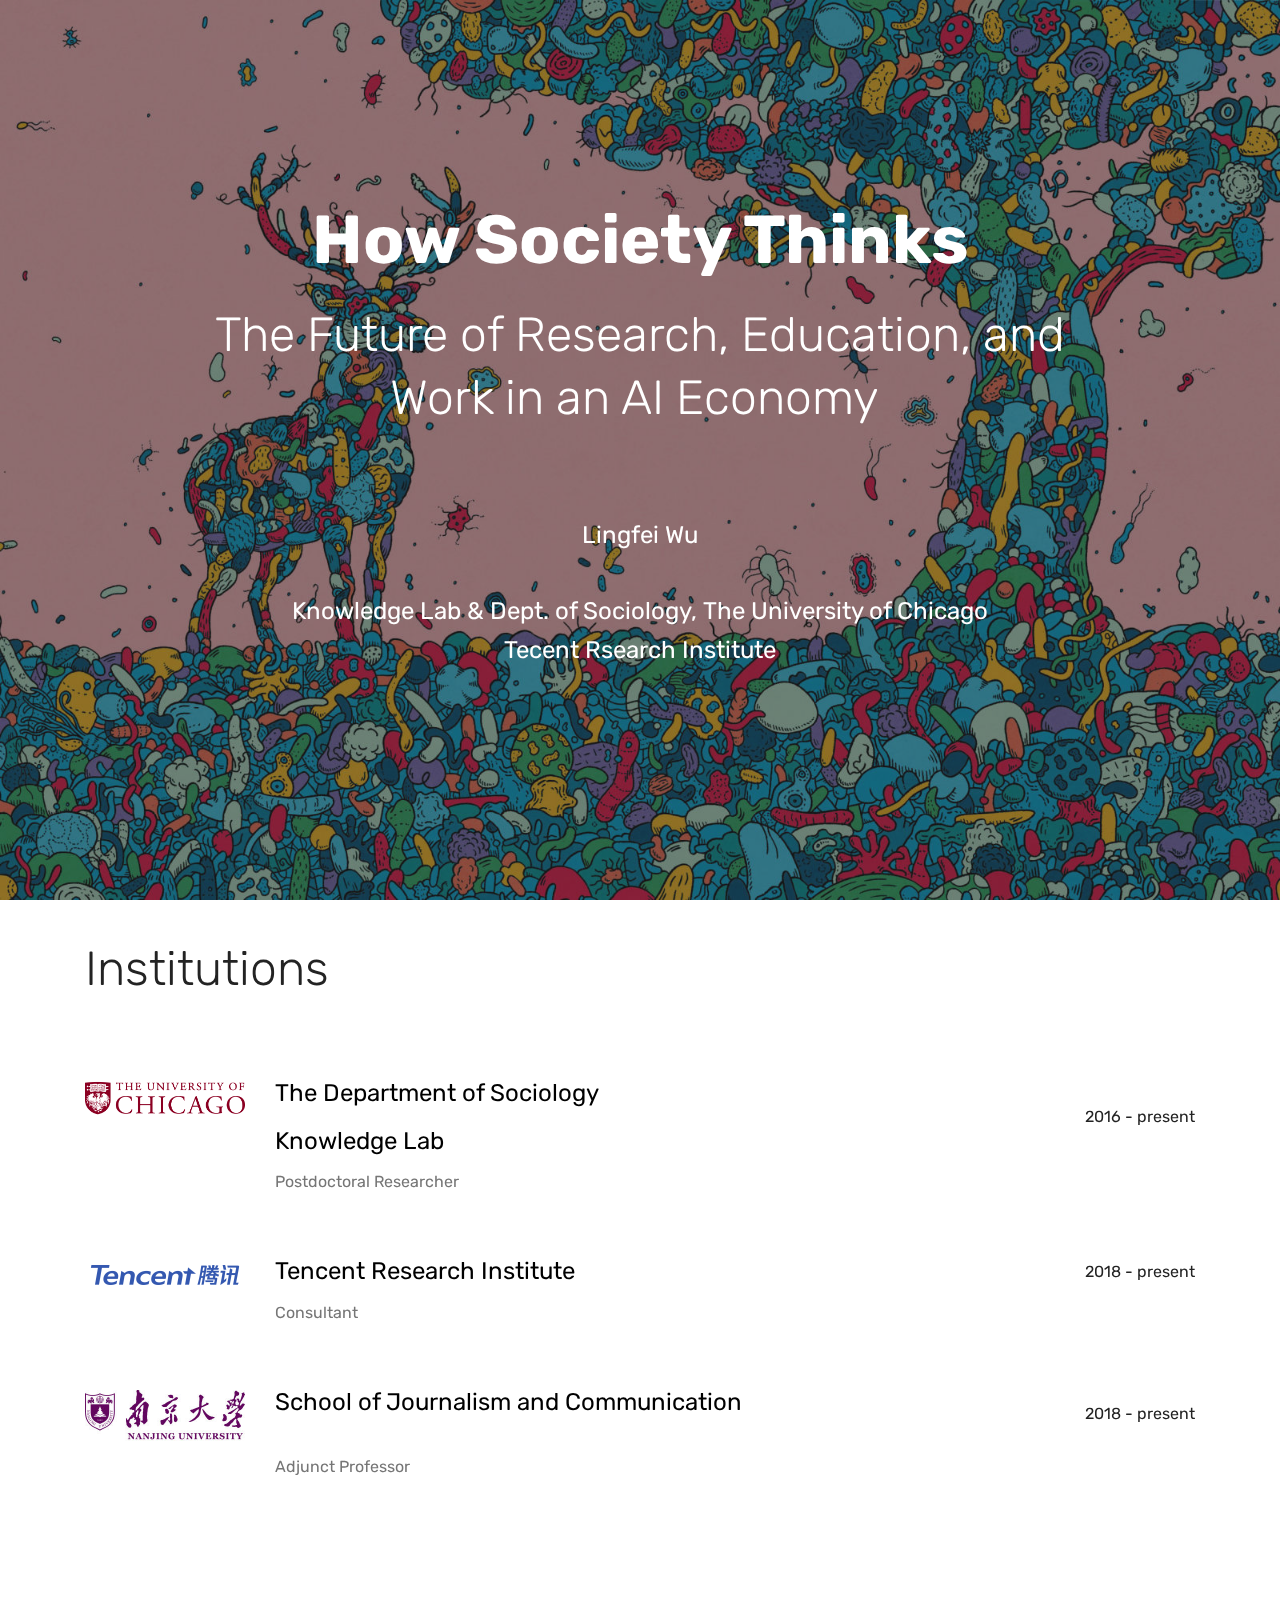
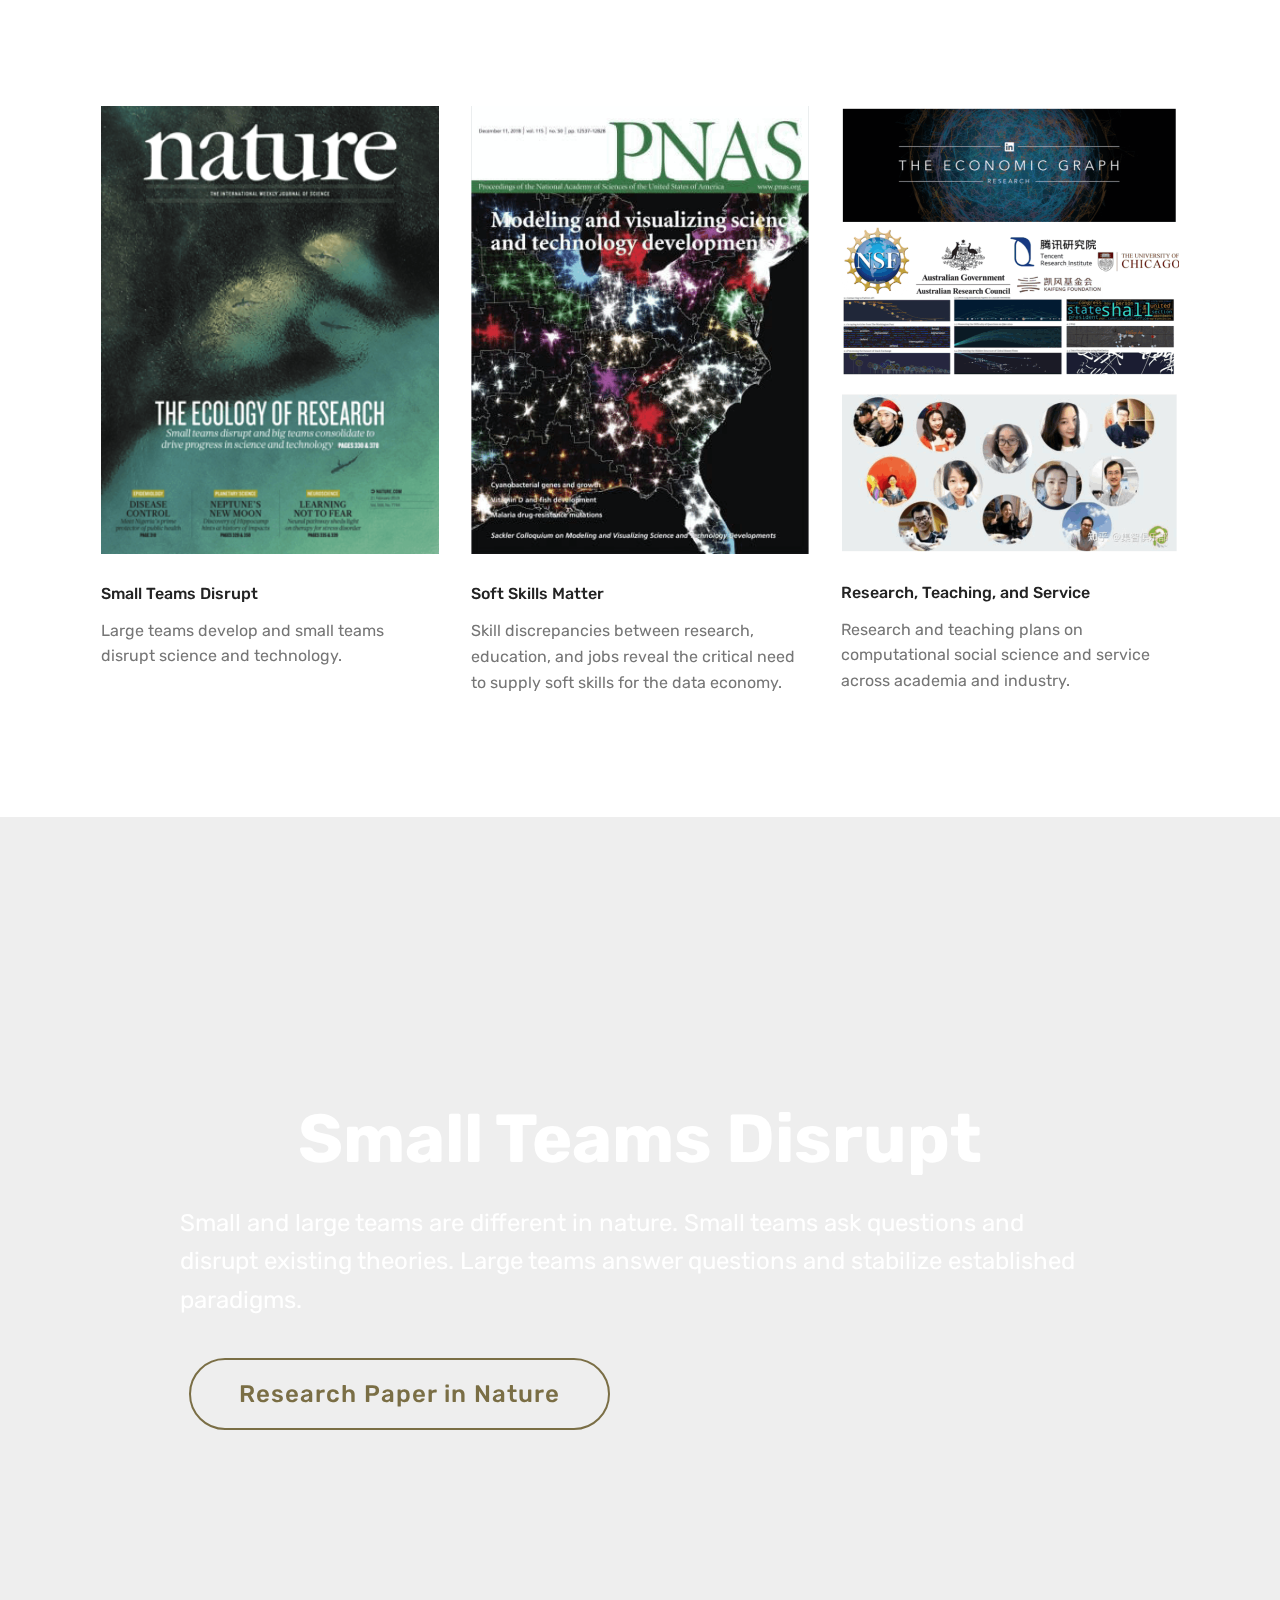
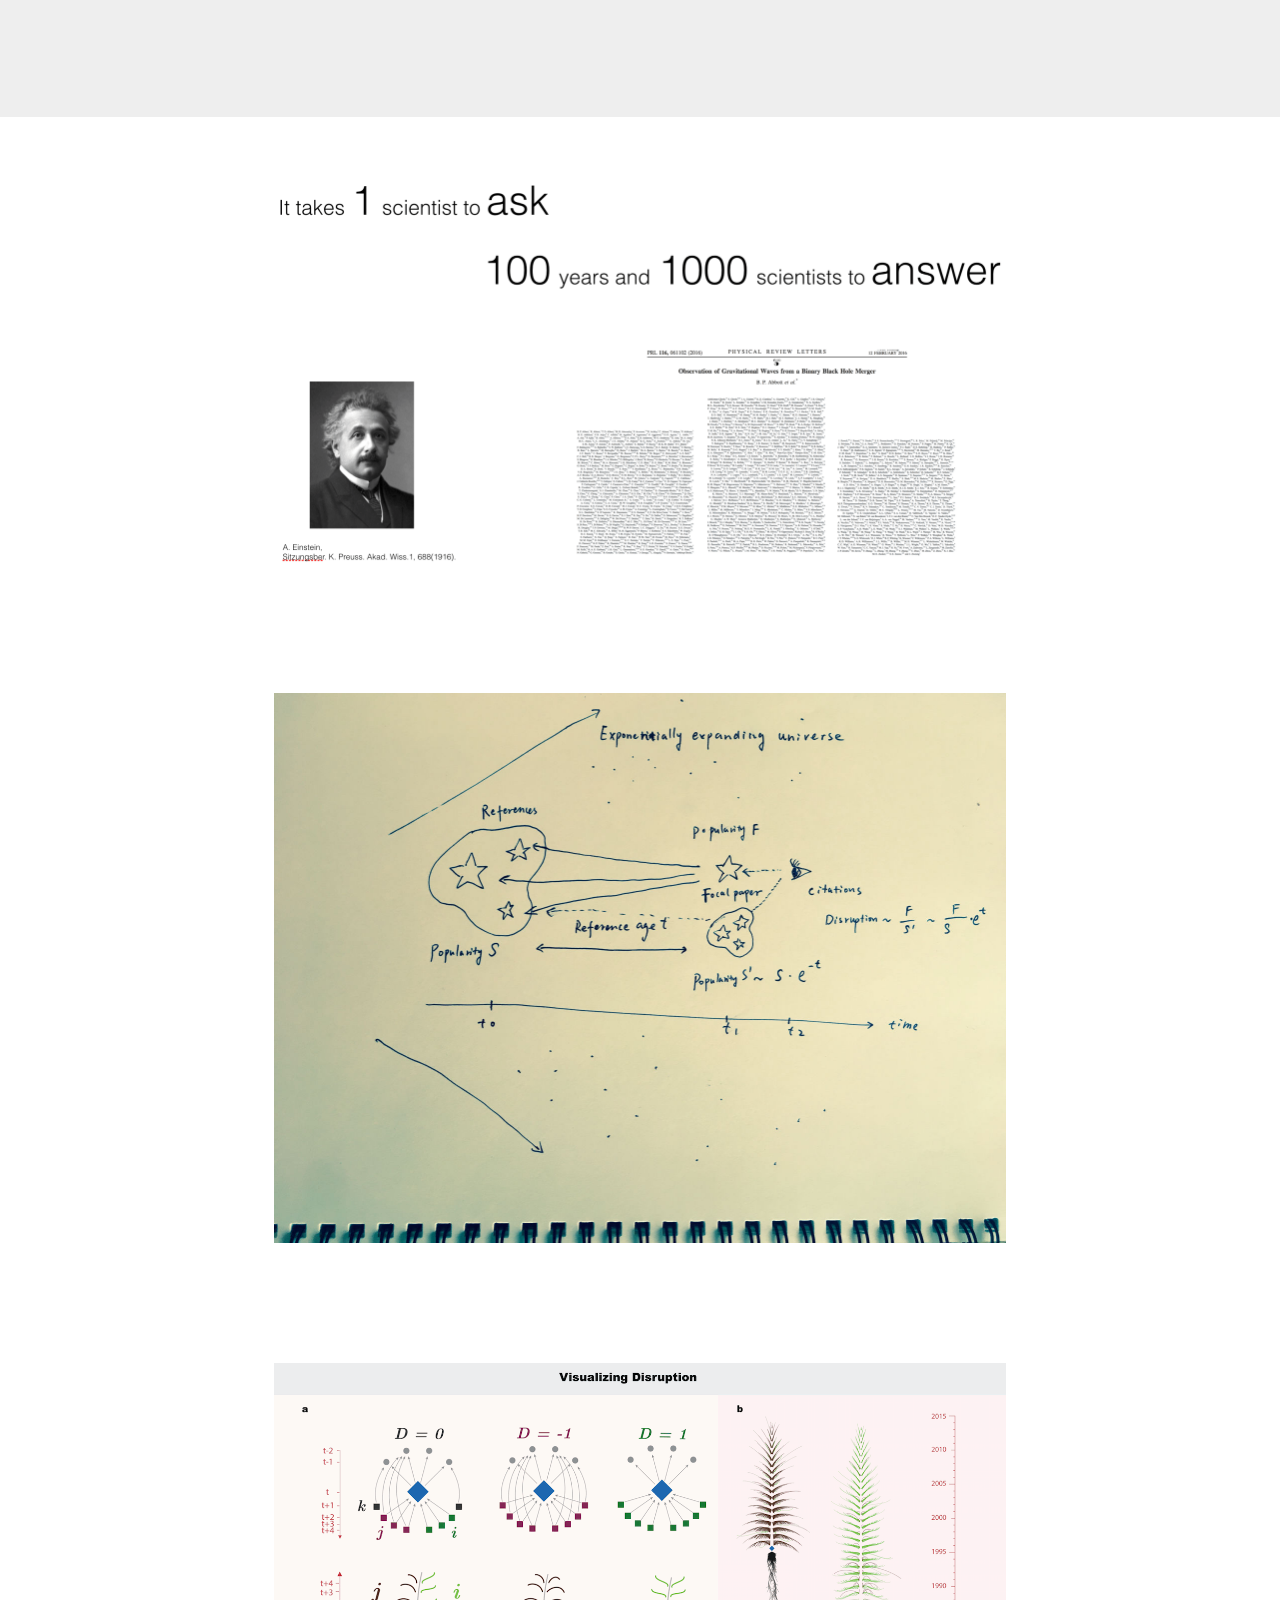
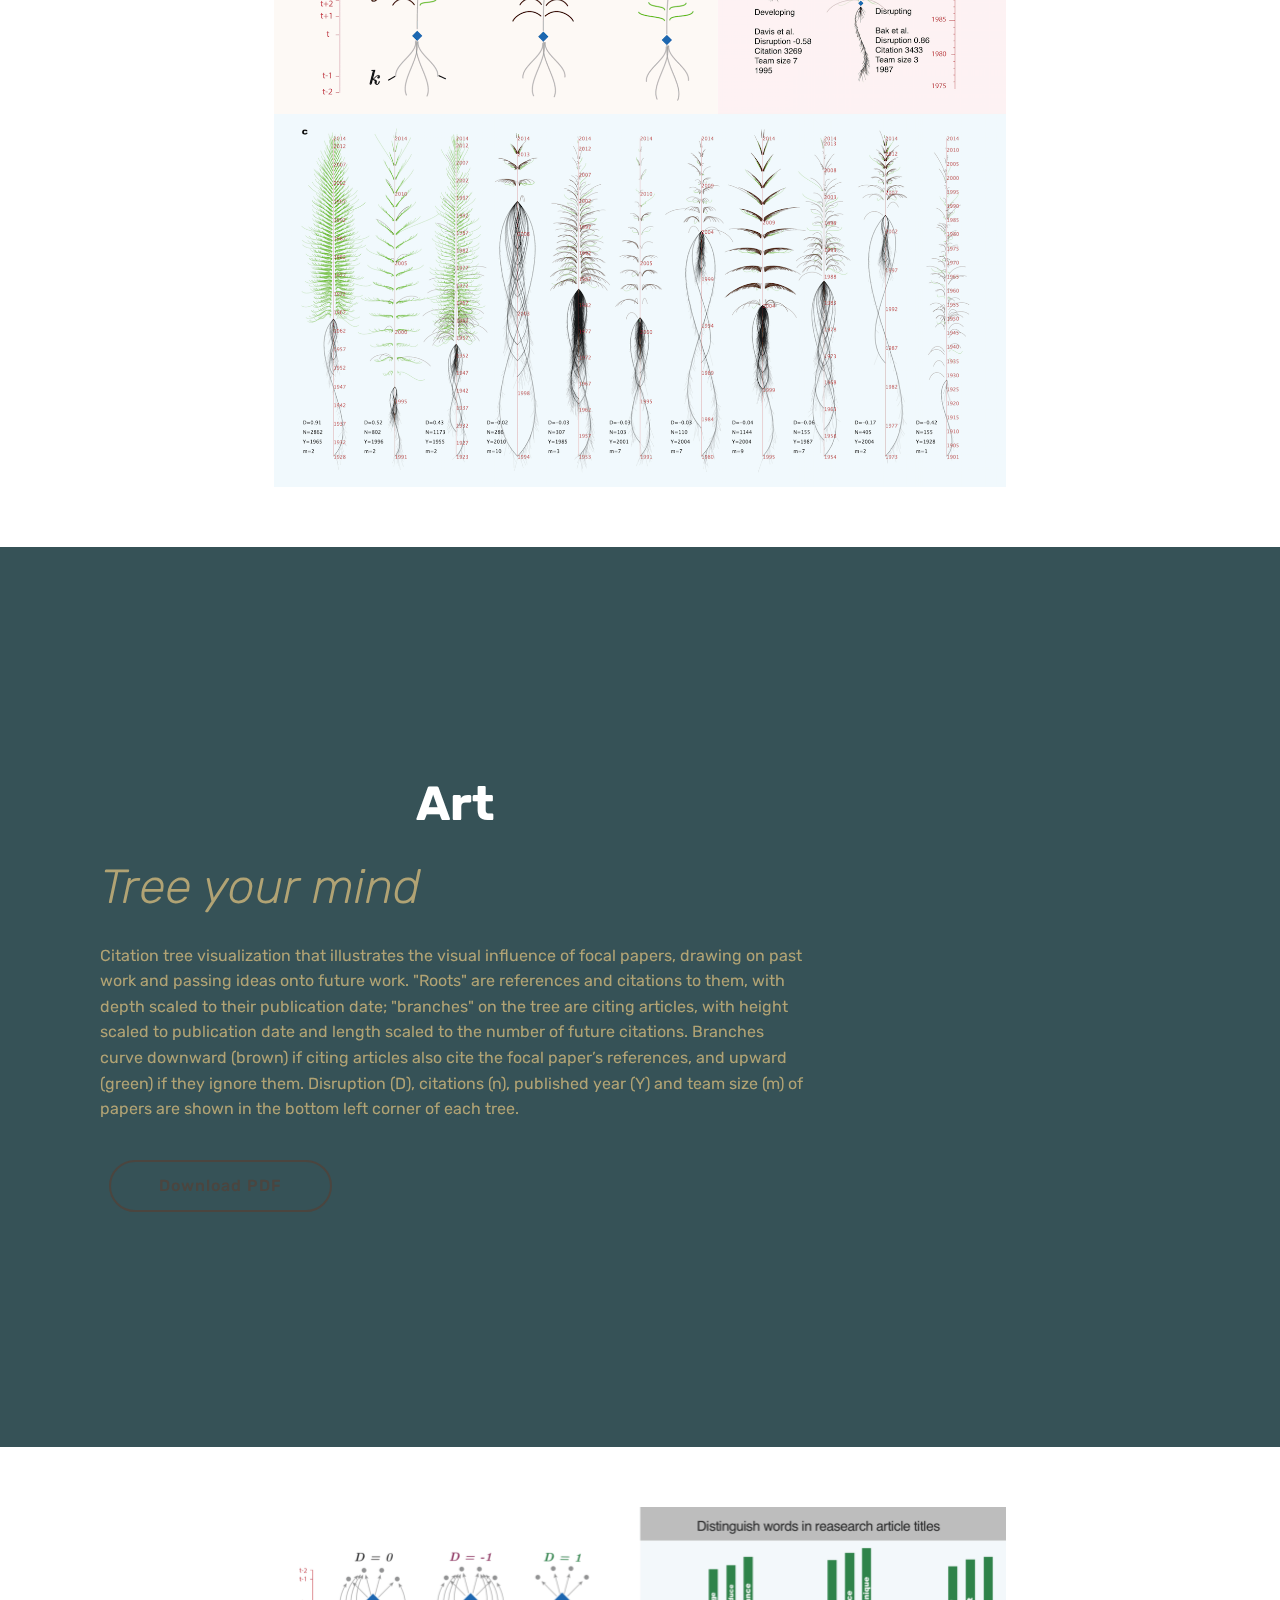
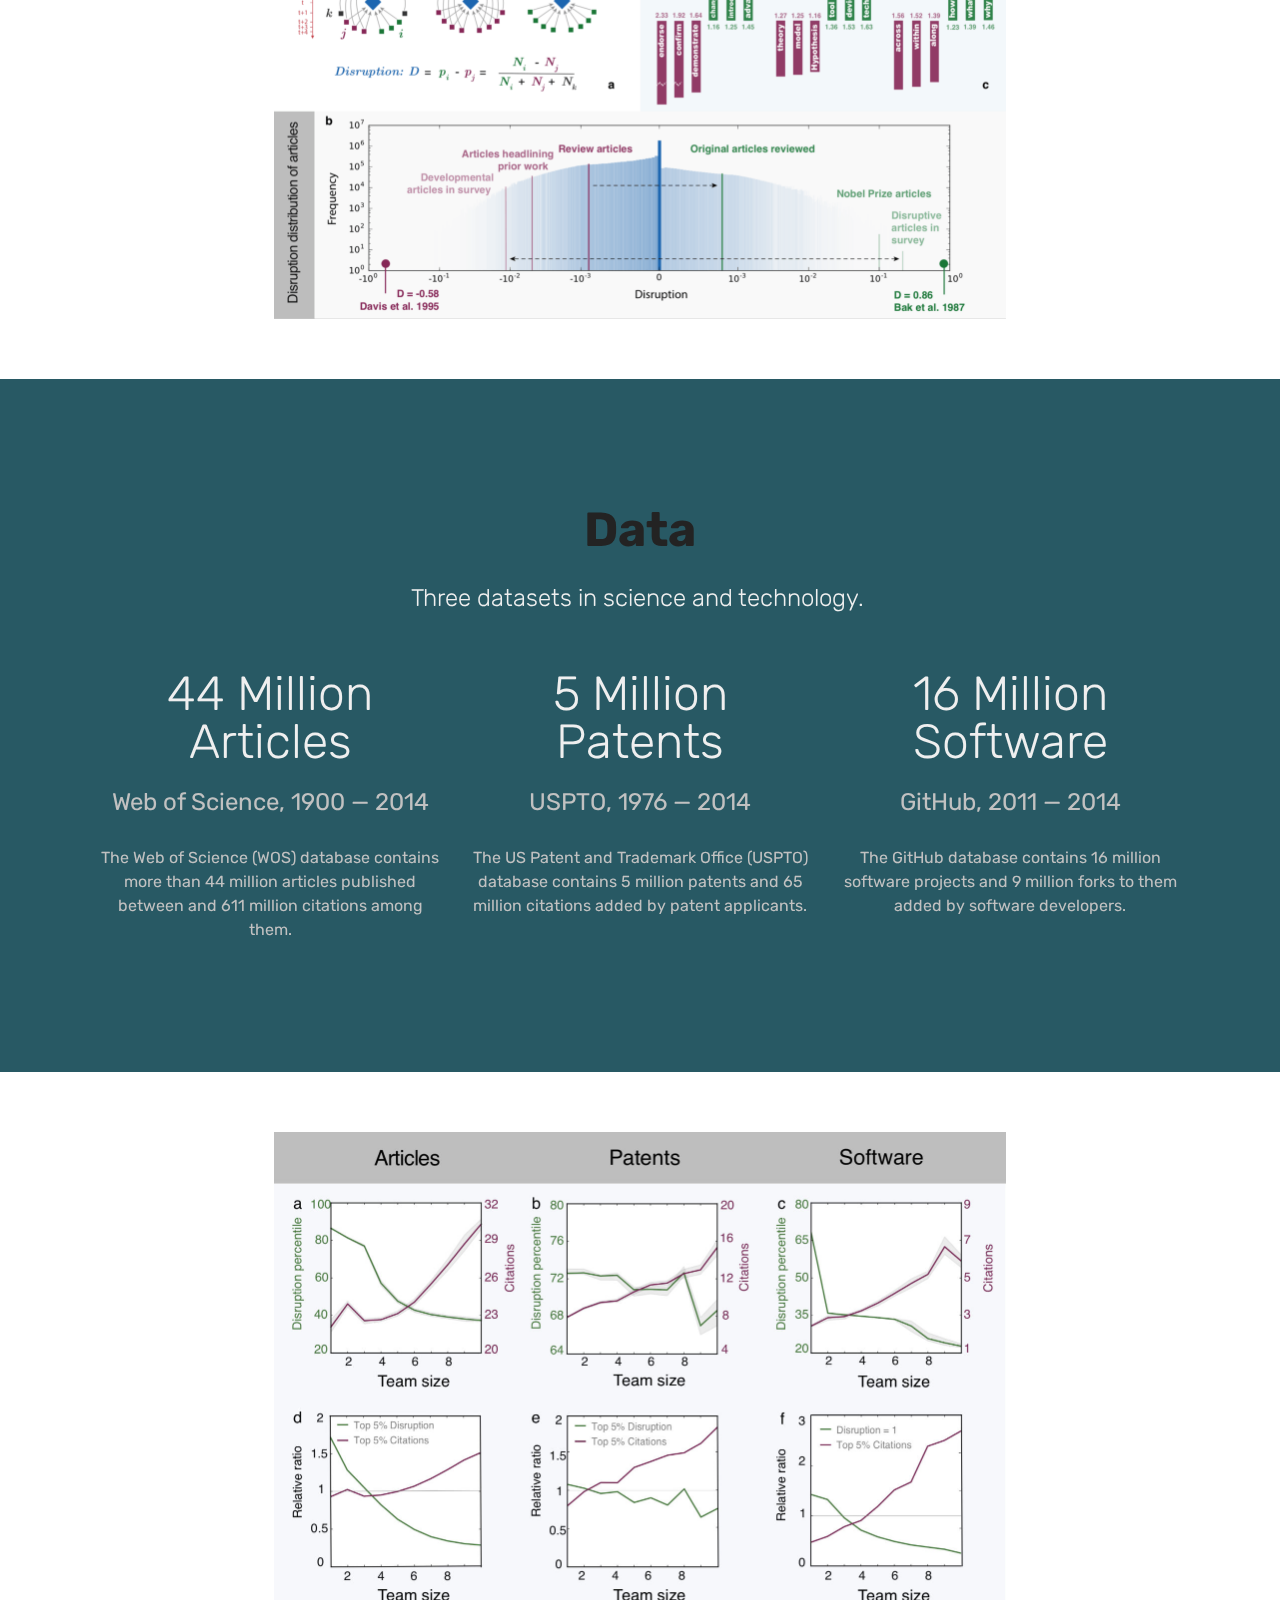
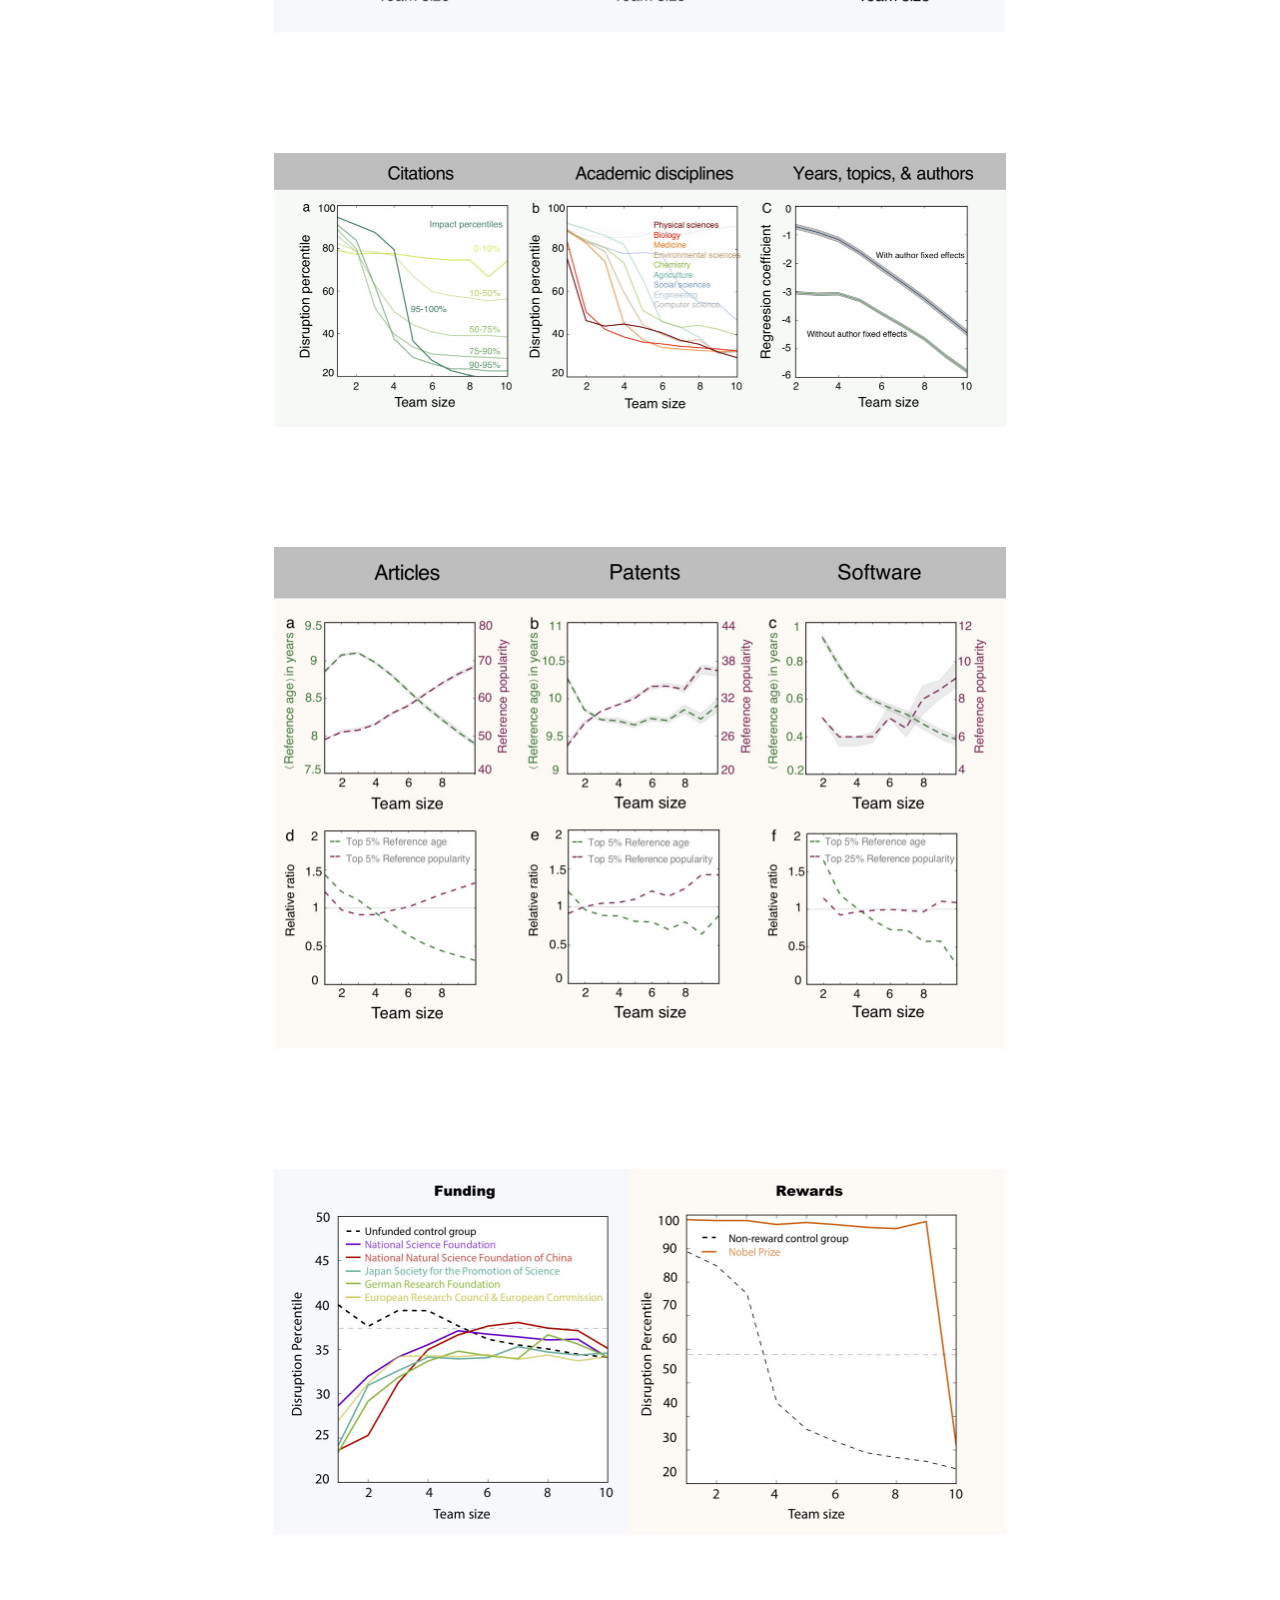
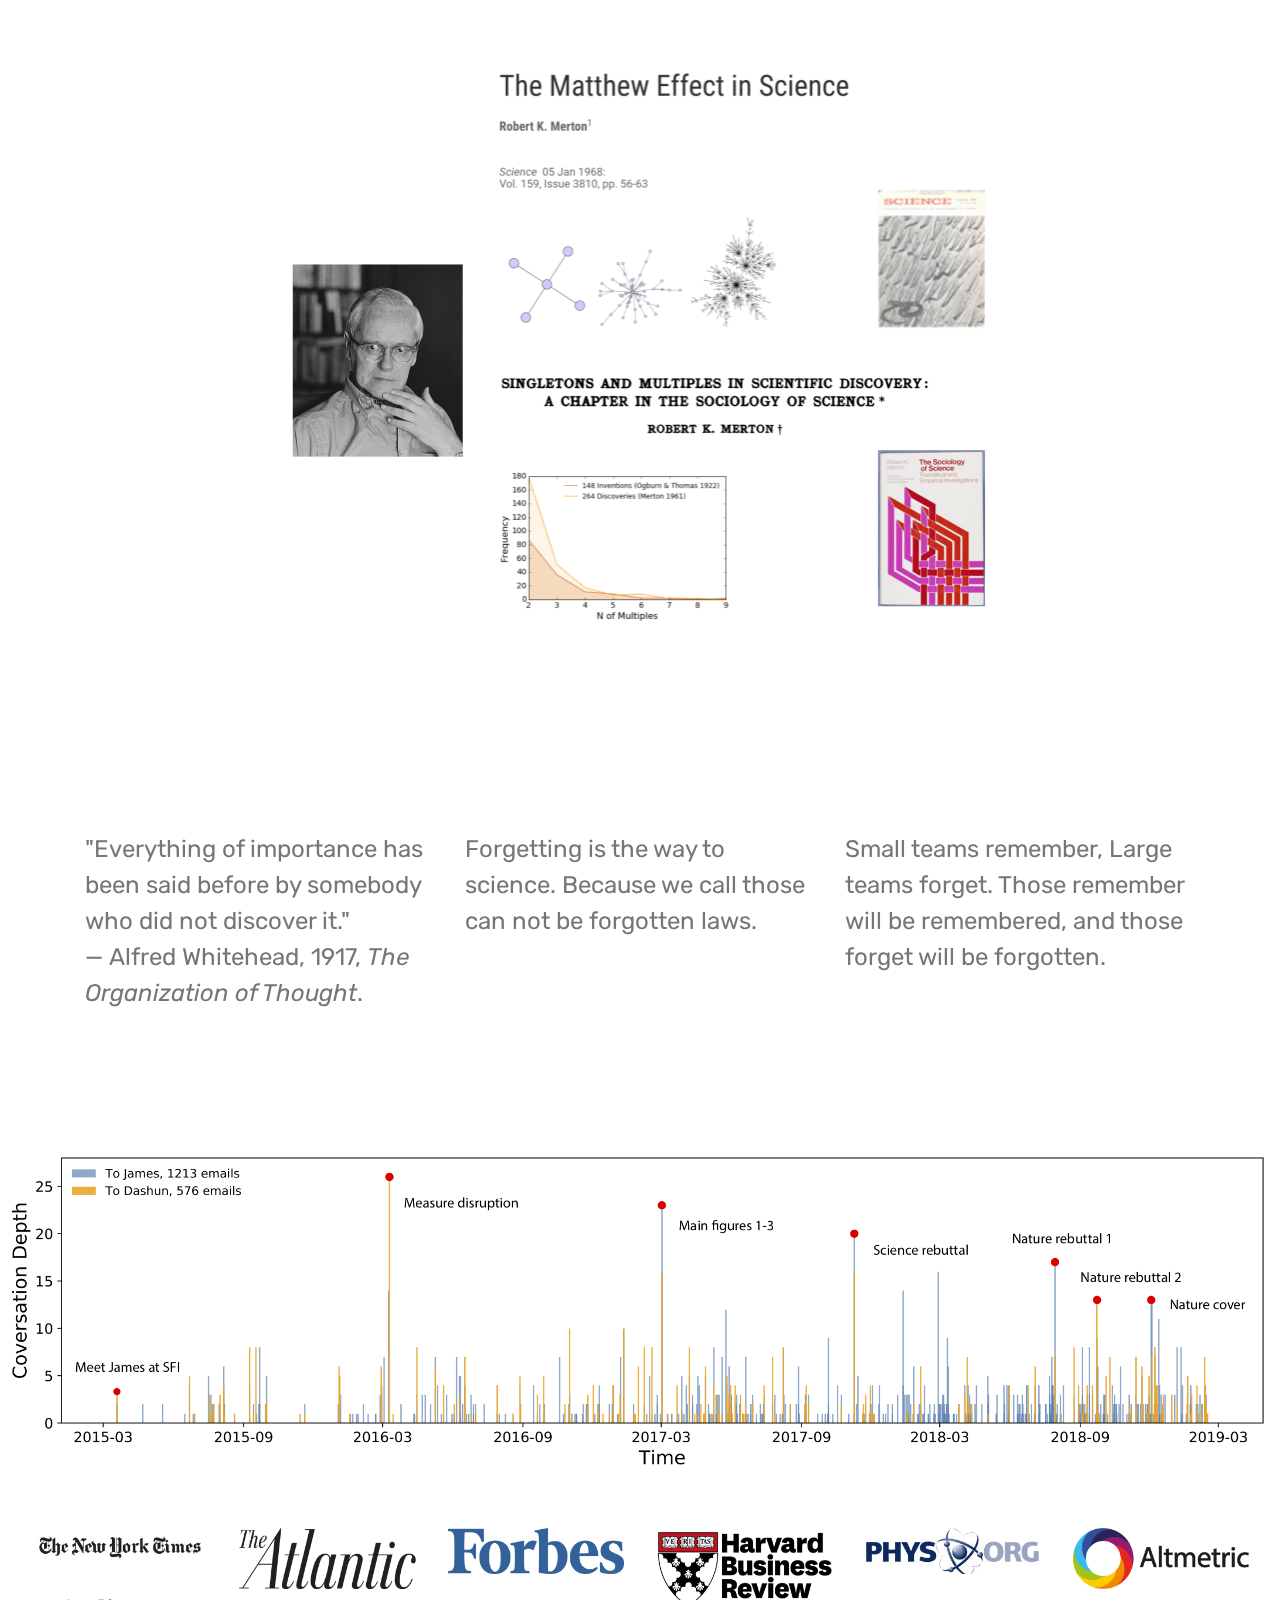
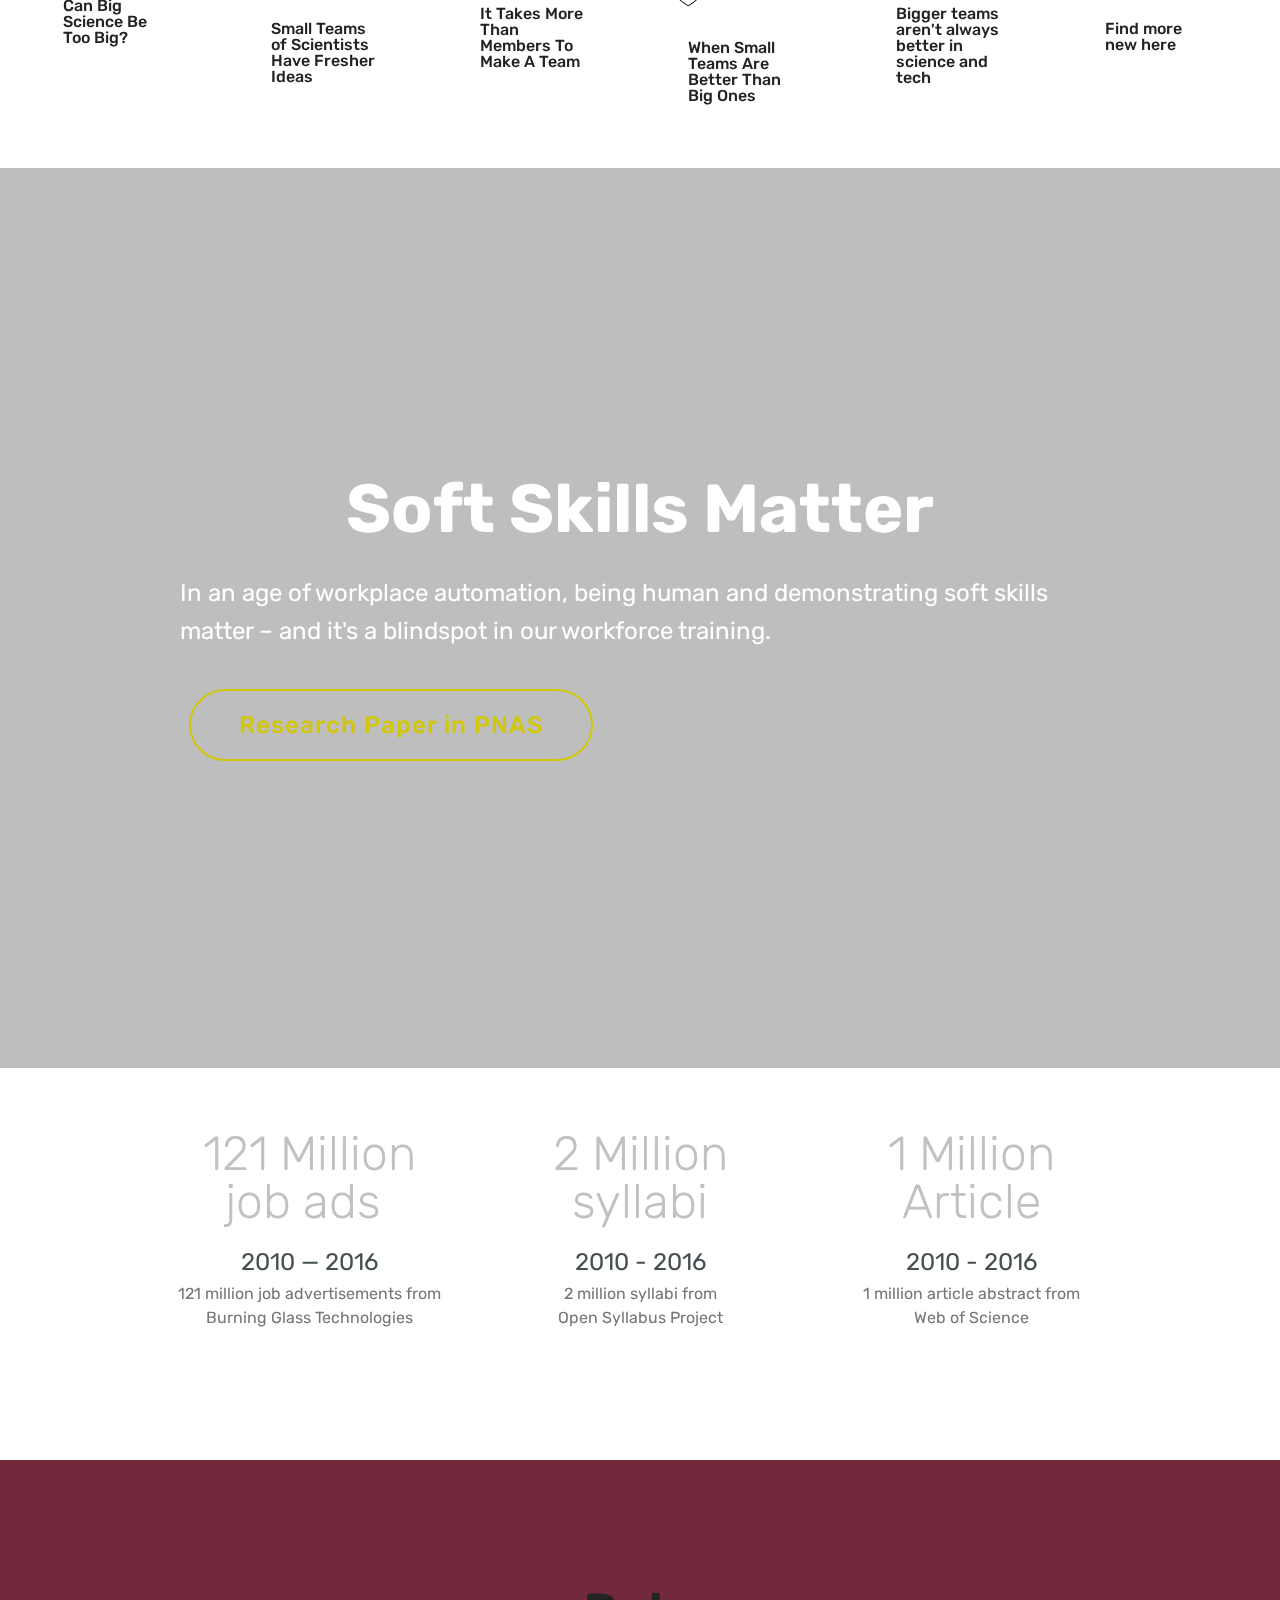
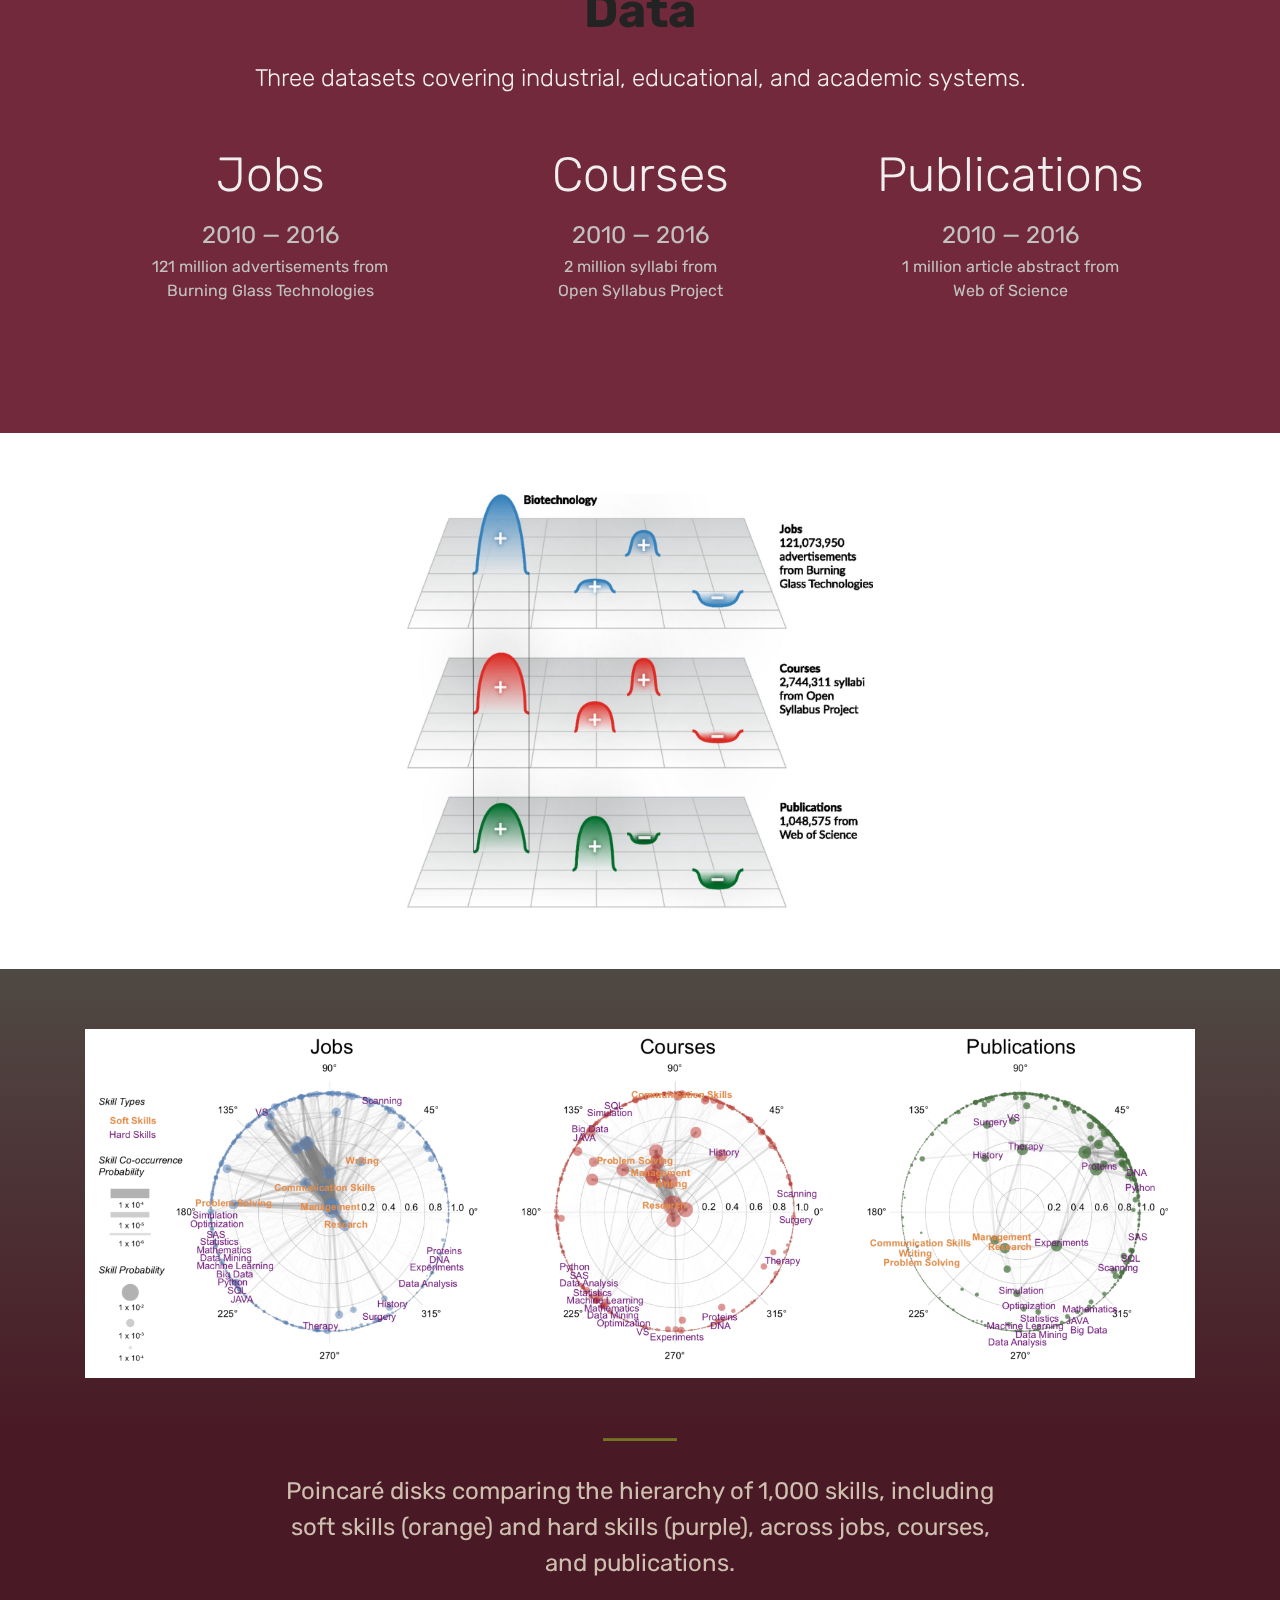
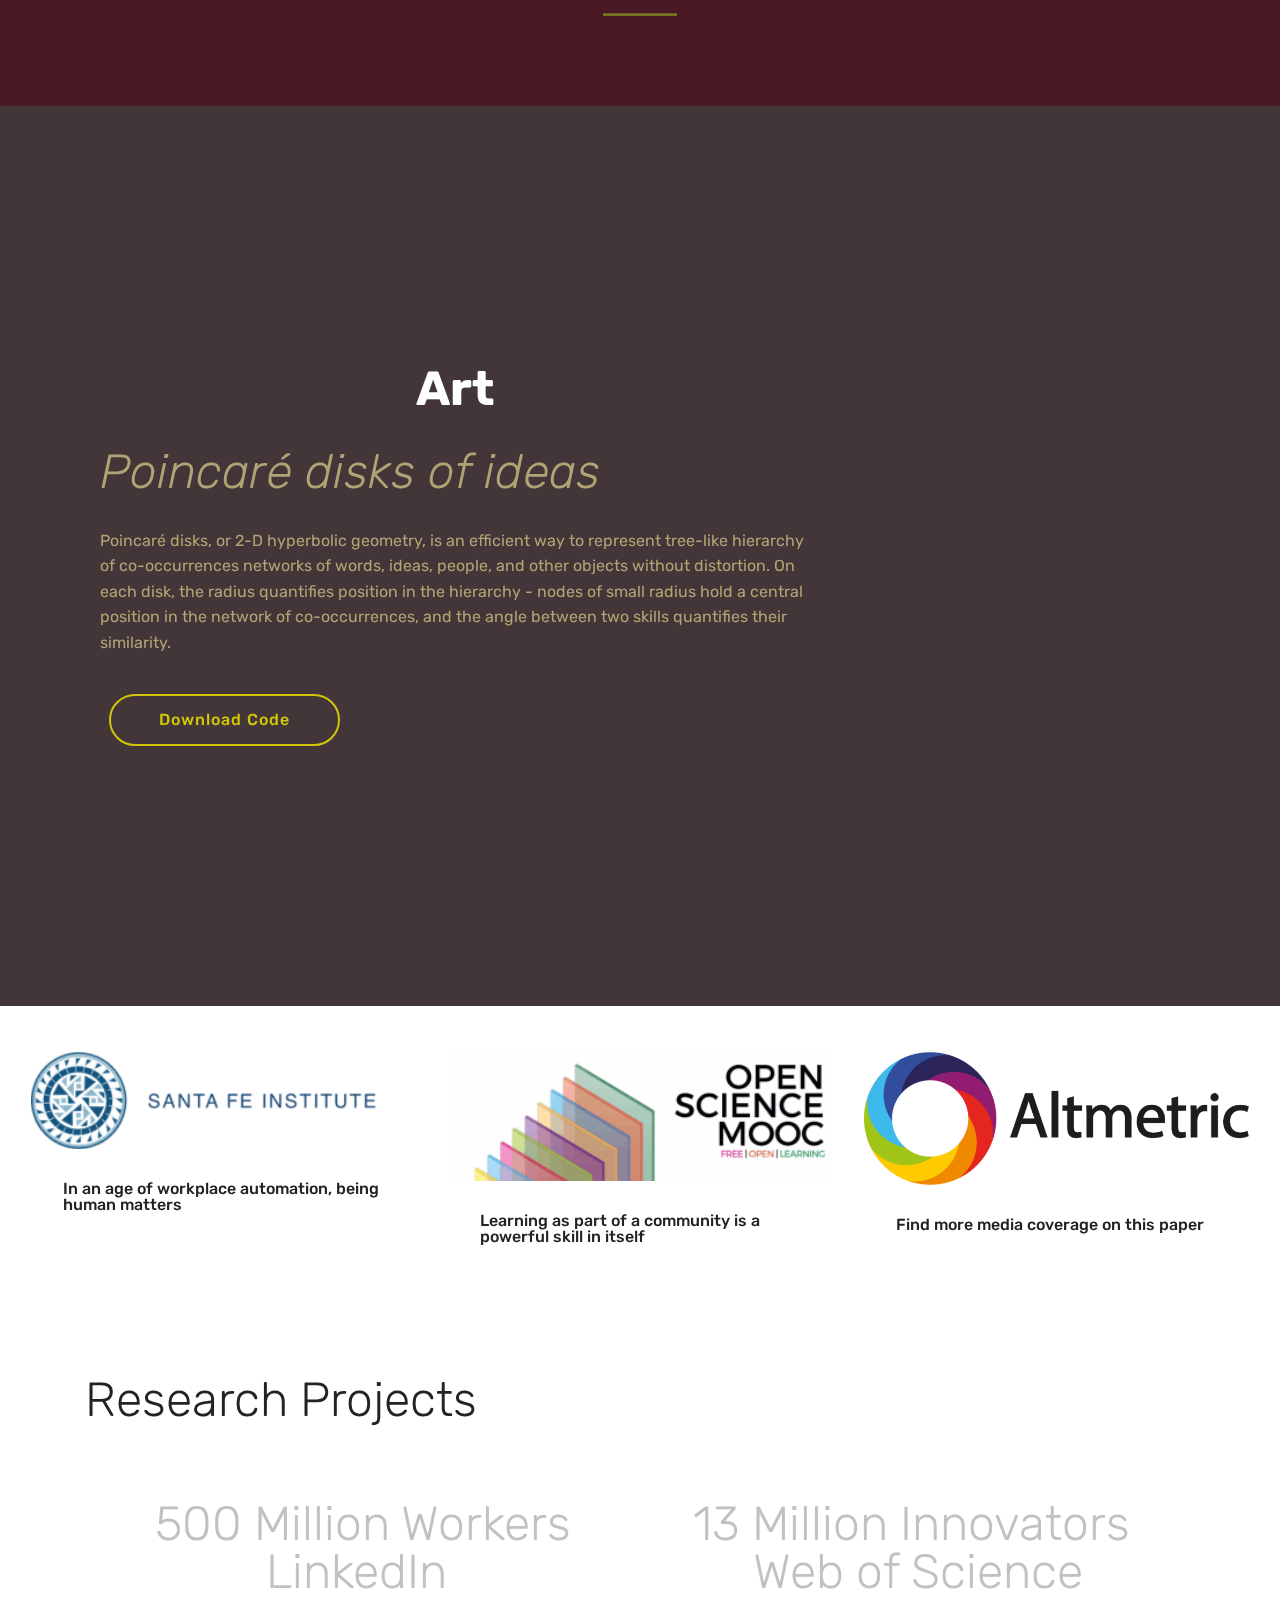
==== commit c9074ed4: "create github pages" ====
--- a/page1.html
+++ b/page1.html
@@ -40,7 +40,115 @@
     
 </section>
 
-<section class="engine"><a href="https://mobirise.info">Mobirise</a></section><section class="features2 cid-rmkkqwIZTE" id="features2-1p">
+<section class="engine"><a href="https://mobirise.info/v">free html templates</a></section><section class="services6 cid-rmq4O2Te8E" id="services6-2k">
+    <!---->
+    
+    <!---->
+    <!--Overlay-->
+    
+    <!--Container-->
+    <div class="container">
+        <div class="row">
+            <!--Titles-->
+            <div class="title col-12">
+                <h2 class="align-left mbr-fonts-style m-0 display-2">Institutions<br><br></h2>
+                
+            </div>
+            <!--Card-1-->
+            <div class="card col-12 pb-5">
+                <div class="card-wrapper media-container-row media-container-row">
+                    <div class="card-box">
+                        <div class="row">
+                            <div class="col-12 col-md-2">
+                                <!--Image-->
+                                <div class="mbr-figure">
+                                    <img src="assets/images/uc-wordmark-hires.gif" alt="Mobirise" title="">
+                                </div>
+                            </div>
+                            <div class="col-12 col-md-10">
+                                <div class="wrapper">
+                                    <div class="top-line pb-3">
+                                        <h4 class="card-title mbr-fonts-style display-5"><a href="https://www.knowledgelab.org/" target="_blank" class="text-black">The Department of Sociology</a><br><br><a href="https://www.knowledgelab.org/" target="_blank" class="text-black">Knowledge Lab</a></h4>
+                                        <p class="mbr-text cost mbr-fonts-style m-0 display-7">2016 - present</p>
+                                    </div>
+                                    <div class="bottom-line">
+                                        <p class="mbr-text mbr-fonts-style display-7">
+                                            Postdoctoral Researcher
+                                        </p>
+                                    </div>
+                                </div>
+                            </div>
+                        </div>
+                    </div>
+                </div>
+            </div>
+            <!--Card-2-->
+            <div class="card col-12 pb-5">
+                <div class="card-wrapper media-container-row media-container-row">
+                    <div class="card-box">
+                        <div class="row">
+                            <div class="col-12 col-md-2">
+                                <!--Image-->
+                                <div class="mbr-figure">
+                                    <img src="assets/images/2000px-tencent-logo.svg-320x64.png" alt="Mobirise" title="">
+                                </div>
+                            </div>
+                            <div class="col-12 col-md-10">
+                                <div class="wrapper">
+                                    <div class="top-line pb-3">
+                                        <h4 class="card-title mbr-fonts-style display-5"><a href="http://www.tisi.org/" target="_blank" class="text-black">Tencent Research Institute</a></h4>
+                                        <p class="mbr-text cost mbr-fonts-style m-0 display-7">2018 - present</p>
+                                    </div>
+                                    <div class="bottom-line">
+                                        <p class="mbr-text mbr-fonts-style display-7">
+                                            Consultant
+                                        </p>
+                                    </div>
+                                </div>
+                            </div>
+                        </div>
+                    </div>
+                </div>
+            </div>
+            <!--Card-3-->
+            <div class="card col-12">
+                <div class="card-wrapper media-container-row media-container-row">
+                    <div class="card-box">
+                        <div class="row">
+                            <div class="col-12 col-md-2">
+                                <!--Image-->
+                                <div class="mbr-figure">
+                                    <img src="assets/images/nanjing-320x102.jpg" alt="Mobirise" title="">
+                                </div>
+                            </div>
+                            <div class="col-12 col-md-10">
+                                <div class="wrapper">
+                                    <div class="top-line pb-3">
+                                        <h4 class="card-title mbr-fonts-style display-5"><a href="http://media.nju.edu.cn/english/" target="_blank" class="text-black">School of Journalism and Communication</a><a href="http://media.nju.edu.cn/english/" target="_blank" class="text-black"><br></a><br></h4>
+                                        <p class="mbr-text cost mbr-fonts-style m-0 display-7">2018 - present</p>
+                                    </div>
+                                    <div class="bottom-line">
+                                        <p class="mbr-text mbr-fonts-style display-7">
+                                            Adjunct Professor
+                                        </p>
+                                    </div>
+                                </div>
+                            </div>
+                        </div>
+                    </div>
+                </div>
+            </div>
+            <!--Card-4-->
+            
+            <!--Card-5-->
+            
+            <!--Card-6-->
+            
+        </div>
+    </div>
+</section>
+
+<section class="features2 cid-rmkkqwIZTE" id="features2-1p">
 
     
 
@@ -75,7 +183,7 @@
             <div class="card p-3 col-12 col-md-6 col-lg-4">
                 <div class="card-wrapper">
                     <div class="card-img">
-                        <img src="assets/images/screen-shot-2019-03-31-at-3.50.49-pm-676x898.png" alt="Mobirise" title="">
+                        <img src="assets/images/screen-shot-2019-04-01-at-2.05.13-pm-676x893.png" alt="Mobirise" title="">
                     </div>
                     <div class="card-box">
                         <h4 class="card-title pb-3 mbr-fonts-style display-7">
@@ -663,6 +771,333 @@
 
             
             
+            
+        </div>
+    </div>
+</section>
+
+<section class="counters6 counters cid-rmq566g7Th" id="counters6-2l">
+
+    
+
+    
+
+    <div class="container pt-4 mt-2">
+        <h2 class="mbr-section-title pb-3 align-center mbr-fonts-style display-2">Research Projects</h2>
+        
+        <div>
+                <div class="cards-container">
+                    <div class="card col-12 col-md-6">
+                        <div class="panel-item align-center">
+                            <div class="card-img pb-3">
+                                <h3 class="img-text mbr-fonts-style display-2">&nbsp;<br>500 Million Workers LinkedIn&nbsp;</h3>
+                            </div>
+                            <div class="card-text">
+                                <h4 class="mbr-content-title mbr-bold mbr-fonts-style display-5">How to Get a Better Job</h4>
+                                <p class="mbr-content-text mbr-fonts-style display-7">
+                                    To prepare people for workforce transitions in the AI economy, I analyze the skills and knowledge of 500 million LinkedIn users, predict salary from skills using GNN (graph neural network), and compute the optimal marginal skills to enhance for job switching.</p>
+                            </div>
+                        </div>
+                    </div>
+                    <div class="card col-12 col-md-6 last-child">
+                        <div class="panel-item align-center">
+                            <div class="card-img pb-3">
+                                <h3 class="img-text mbr-fonts-style display-2"><br>13 Million Innovators&nbsp;<br>Web of Science</h3>
+                            </div>
+                            <div class="card-text">
+                                <h4 class="mbr-content-title mbr-bold mbr-fonts-style display-5">When to Reset Your Innovation Clock</h4>
+                                <p class="mbr-content-text mbr-fonts-style display-7">
+                                    To understand why innovation slows down over time for scientists and inventors and what are the critical events that may reset the innovation clock, I identify 10 million scientists from Web of Science and 3 million inventors from United States Patents and analyze the effect of institutional and geographic mobility on innovation.
+                                </p>
+                            </div>
+                        </div>
+                    </div>
+                    
+                    
+                </div>
+            </div>
+    </div>
+</section>
+
+<section class="features17 cid-rmq5mAXfeL" id="features17-2q">
+    
+    
+
+    
+    <div class="container-fluid">
+        <div class="media-container-row">
+            <div class="card p-3 col-12 col-md-6 col-lg-4">
+                <div class="card-wrapper">
+                    <div class="card-img">
+                        <a href="https://www.facebook.com/santafeinstitute/"><img src="assets/images/nsf-logo-1-620x320.jpg" alt="Mobirise" title=""></a>
+                    </div>
+                    <div class="card-box">
+                        <h4 class="card-title pb-3 mbr-fonts-style display-7">$592,772 (2018 -2021)<br><br><div><span style="font-size: 1rem; background-color: transparent;">Collaborative Research: Understanding Team Success and Failure</span><br></div><br><div>Co-PI (PI:James Evans and Dashun Wang), #1829344.</div><br><div><br></div></h4>
+                        
+                    </div>
+                </div>
+            </div>
+
+            <div class="card p-3 col-12 col-md-6 col-lg-4">
+                <div class="card-wrapper">
+                    <div class="card-img">
+                        <a href="https://twitter.com/OpenScienceMOOC"><img src="assets/images/australia-580x320.jpg" alt="Mobirise" title=""></a>
+                    </div>
+                    <div class="card-box">
+                        <h4 class="card-title pb-3 mbr-fonts-style display-7">&nbsp;$225,000 (2014-2016)&nbsp;<br><br>Understanding Online Attention and User-generated Content Creation<br><br>Co-PI (PI: Robert Ackland), #140103688.<br><br><br></h4>
+                        
+                    </div>
+                </div>
+            </div>
+
+            <div class="card p-3 col-12 col-md-6 col-lg-4">
+                <div class="card-wrapper">
+                    <div class="card-img">
+                        <a href="https://pnas.altmetric.com/details/52482000"><img src="assets/images/screen-shot-2019-04-01-at-2.30.54-pm-770x136.png" alt="Mobirise" title=""></a>
+                    </div>
+                    <div class="card-box">
+                        <h4 class="card-title pb-3 mbr-fonts-style display-7">&nbsp;$50,000 (2017)&nbsp;<br><br><div>Engineering Opportunity: Identifying optimal skill and relationship mixtures for individual, enterprise, and regional prosperity</div><br><div>PI.</div><br><div><br></div></h4>
+                        
+                    </div>
+                </div>
+            </div>
+
+            
+            
+            
+        </div>
+    </div>
+</section>
+
+<section class="counters6 counters cid-rmq5aBU2LG" id="counters6-2m">
+
+    
+
+    
+
+    <div class="container pt-4 mt-2">
+        <h2 class="mbr-section-title pb-3 align-center mbr-fonts-style display-2">Book:&nbsp;<em>Data Mining in Social Science</em></h2>
+        <h3 class="mbr-section-subtitle pb-5 align-center mbr-fonts-style display-5">My ebook that covers all stages throughout the lifecycle of typical data science projects, including data collection, analysis, and visualization. For each stage, several examples with Python codes are provided.</h3>
+        <div>
+                <div class="cards-container">
+                    <div class="card col-12 col-md-6 last-child">
+                        <div class="panel-item align-center">
+                            <div class="card-img pb-3">
+                                <h3 class="img-text mbr-fonts-style display-4"></h3>
+                            </div>
+                            <div class="card-text">
+                                
+                                
+                            </div>
+                        </div>
+                    </div>
+                    
+                    
+                    
+                </div>
+            </div>
+    </div>
+</section>
+
+<section class="services2 cid-rmq5bvUtEL" id="services2-2n">
+    <!---->
+    
+    <!---->
+    <!--Overlay-->
+    
+    <!--Container-->
+    <div class="container">
+        <div class="col-md-12">
+            <div class="media-container-row">
+                <div class="mbr-figure" style="width: 80%;">
+                    <a href="https://lingfeiwu1.gitbooks.io/data-mining-in-social-science/content/" target="_blank"><img src="assets/images/book-952x402.png" alt="Mobirise" title=""></a>
+                </div>
+                <div class="align-left aside-content">
+                    
+                    <div class="mbr-section-text">
+                        
+                        
+                    </div>
+                    <!--Btn-->
+                    <div class="mbr-section-btn pt-3 align-right"><a href="https://lingfeiwu1.gitbooks.io/data-mining-in-social-science/content/" class="btn btn-primary-outline display-4" target="_blank">Read Now</a></div>
+                </div>
+            </div>
+        </div>
+    </div>
+</section>
+
+<section class="counters6 counters cid-rmq5d5pR4D" id="counters6-2o">
+
+    
+
+    
+
+    <div class="container pt-4 mt-2">
+        <h2 class="mbr-section-title pb-3 align-center mbr-fonts-style display-2">Syllabus:&nbsp;<em>How Society Thinks: Social Networks as Neural Networks</em></h2>
+        <h3 class="mbr-section-subtitle pb-5 align-center mbr-fonts-style display-5">My syllabus designed to address this question: if we can use artificial networks to learn, then does the evolution of real-world social networks also present evidence of learning, and if yes, what are they learning? This syllabus connects literature across fields including machine learning, social science, and statistical physics around this central question.</h3>
+        <div>
+                <div class="cards-container">
+                    <div class="card col-12 col-md-6 last-child">
+                        <div class="panel-item align-center">
+                            <div class="card-img pb-3">
+                                <h3 class="img-text mbr-fonts-style display-4"><a href="https://www.andrewrae.info/" target="_blank" class="text-danger">Image Credit: Andrew Rae</a></h3>
+                            </div>
+                            <div class="card-text">
+                                
+                                
+                            </div>
+                        </div>
+                    </div>
+                    
+                    
+                    
+                </div>
+            </div>
+    </div>
+</section>
+
+<section class="services2 cid-rmq5dIxS3g" id="services2-2p">
+    <!---->
+    
+    <!---->
+    <!--Overlay-->
+    
+    <!--Container-->
+    <div class="container">
+        <div class="col-md-12">
+            <div class="media-container-row">
+                <div class="mbr-figure" style="width: 80%;">
+                    <a href="https://lingfeiwu1.gitbooks.io/data-mining-in-social-science/content/"><img src="assets/images/holobionts-2880x1620-1600x900.jpg" alt="Mobirise" title=""></a>
+                </div>
+                <div class="align-left aside-content">
+                    
+                    <div class="mbr-section-text">
+                        
+                        
+                    </div>
+                    <!--Btn-->
+                    <div class="mbr-section-btn pt-3 align-right"><a href="https://lingfeiwu.github.io/howSocietyThinks/page2" class="btn btn-secondary-outline display-4" target="_blank">Read Now</a></div>
+                </div>
+            </div>
+        </div>
+    </div>
+</section>
+
+<section class="features17 cid-rmq8ncykIL" id="features17-2r">
+    
+    
+
+    
+    <div class="container-fluid">
+        <div class="media-container-row">
+            <div class="card p-3 col-12 col-md-6 col-lg-4">
+                <div class="card-wrapper">
+                    <div class="card-img">
+                        <a href="https://www.facebook.com/santafeinstitute/"><img src="assets/images/kaifeng-400x126.jpg" alt="Mobirise" title=""></a>
+                    </div>
+                    <div class="card-box">
+                        <h4 class="card-title pb-3 mbr-fonts-style display-7">$442,930 (2016-2026), <br><br>International Symposium on Complex Systems,Geometry, and Machine Learning<br><br>PI.&nbsp;<br><br><div><br></div></h4>
+                        
+                    </div>
+                </div>
+            </div>
+
+            <div class="card p-3 col-12 col-md-6 col-lg-4">
+                <div class="card-wrapper">
+                    <div class="card-img">
+                        <a href="https://twitter.com/OpenScienceMOOC"><img src="assets/images/tecent-383x131.png" alt="Mobirise" title=""></a>
+                    </div>
+                    <div class="card-box">
+                        <h4 class="card-title pb-3 mbr-fonts-style display-7">&nbsp;$43,700 (2018)&nbsp;<br><br>International Symposium on Artificial Neural Networks and Social Science<br><br>PI.<br><br></h4>
+                        
+                    </div>
+                </div>
+            </div>
+
+            <div class="card p-3 col-12 col-md-6 col-lg-4">
+                <div class="card-wrapper">
+                    <div class="card-img">
+                        <a href="https://pnas.altmetric.com/details/52482000"><img src="assets/images/aisociety-345x146.jpg" alt="Mobirise" title=""></a>
+                    </div>
+                    <div class="card-box">
+                        <h4 class="card-title pb-3 mbr-fonts-style display-7">$200,000 (2018-2019)&nbsp;<div></div><div><br></div><div>International Seminar on Artificial Inteligence and Society</div><div><br></div><div>PI.</div><div><br></div></h4>
+                        
+                    </div>
+                </div>
+            </div>
+
+            
+            
+            
+        </div>
+    </div>
+</section>
+
+<section class="features17 cid-rmqadHeUb8" id="features17-2s">
+    
+    
+
+    
+    <div class="container-fluid">
+        <div class="media-container-row">
+            <div class="card p-3 col-12 col-md-6 my-col">
+                <div class="card-wrapper">
+                    <div class="card-img">
+                        <a href="https://www.facebook.com/santafeinstitute/"><img src="assets/images/swarma-370x136.jpg" alt="Mobirise" title=""></a>
+                    </div>
+                    <div class="card-box">
+                        <h4 class="card-title pb-3 mbr-fonts-style display-7">Largest active non-govement Scientific Club</h4>
+                        
+                    </div>
+                </div>
+            </div>
+
+            <div class="card p-3 col-12 col-md-6 my-col">
+                <div class="card-wrapper">
+                    <div class="card-img">
+                        <a href="https://twitter.com/OpenScienceMOOC"><img src="assets/images/swamaclub-640x299.jpg" alt="Mobirise" title=""></a>
+                    </div>
+                    <div class="card-box">
+                        <h4 class="card-title pb-3 mbr-fonts-style display-7">Over 1,000 members,&nbsp;</h4>
+                        
+                    </div>
+                </div>
+            </div>
+
+            <div class="card p-3 col-12 col-md-6 my-col">
+                <div class="card-wrapper">
+                    <div class="card-img">
+                        <a href="https://pnas.altmetric.com/details/52482000"><img src="assets/images/caiyun-300x119.png" alt="Mobirise" title=""></a>
+                    </div>
+                    <div class="card-box">
+                        <h4 class="card-title pb-3 mbr-fonts-style display-7"><br><br><br><br><br><br><br><br>Weather Focasting and Machine Translation&nbsp;<br><br><div><br></div></h4>
+                        
+                    </div>
+                </div>
+            </div>
+
+            <div class="card p-3 col-12 col-md-6 my-col">
+                <div class="card-wrapper">
+                    <div class="card-img">
+                        <a href="https://www.the-scientist.com/news-opinion/bigger-is-not-always-better-for-team-science-65463"><img src="assets/images/momenta-200x200.png" alt="Mobirise" title=""></a>
+                    </div>
+                    <div class="card-box">
+                        <h4 class="card-title pb-3 mbr-fonts-style display-7">Auto Drive</h4>
+                        
+                    </div>
+                </div>
+            </div>
+            <div class="card p-3 col-12 col-md-6 my-col">
+                <div class="card-wrapper">
+                    <div class="card-img">
+                        <a href="https://phys.org/news/2019-02-bigger-teams-science-tech.html"><img src="assets/images/quanturban-280x280.png" alt="Mobirise" title=""></a>
+                    </div>
+                    <div class="card-box">
+                        <h4 class="card-title pb-3 mbr-fonts-style display-7">Smart City</h4>
+                        
+                    </div>
+                </div>
+            </div>
             
         </div>
     </div>
--- a/assets/mobirise/css/mbr-additional.css
+++ b/assets/mobirise/css/mbr-additional.css
@@ -2014,6 +2014,70 @@
 .cid-rmkeU3qbXH {
   background-image: url("../../../assets/images/holobionts-2880x1620-2000x1125.jpg");
 }
+.cid-rmq4O2Te8E {
+  padding-top: 45px;
+  padding-bottom: 105px;
+  background-color: #ffffff;
+}
+.cid-rmq4O2Te8E .title {
+  padding-bottom: 2.5rem;
+}
+.cid-rmq4O2Te8E h4 {
+  width: 85%;
+  font-weight: 500;
+  margin-bottom: 0;
+}
+.cid-rmq4O2Te8E .bottom-line p {
+  color: #767676;
+}
+.cid-rmq4O2Te8E .card-wrapper {
+  background-color: #ffffff;
+  background-color: transparent;
+  position: relative;
+  justify-content: unset;
+}
+.cid-rmq4O2Te8E .card-wrapper .card-box {
+  width: 100%;
+}
+.cid-rmq4O2Te8E .card-wrapper .card-box .wrapper {
+  height: 100%;
+  display: flex;
+  flex-direction: column;
+  justify-content: center;
+  align-items: flex-start;
+}
+.cid-rmq4O2Te8E .card-wrapper .card-box .wrapper .top-line {
+  width: 100%;
+  display: flex;
+  justify-content: space-between;
+  align-items: center;
+}
+.cid-rmq4O2Te8E .card-wrapper .card-box .wrapper .bottom-line {
+  width: 85%;
+}
+@media (max-width: 767px) {
+  .cid-rmq4O2Te8E .card-wrapper .card-box .wrapper .bottom-line {
+    width: 100%;
+  }
+  .cid-rmq4O2Te8E .card-wrapper .card-box .wrapper .bottom-line p {
+    text-align: center;
+    margin: 1rem 0 0 0;
+  }
+}
+@media (max-width: 767px) {
+  .cid-rmq4O2Te8E .card.pb-5 {
+    padding-bottom: 2rem !important;
+  }
+  .cid-rmq4O2Te8E .wrapper {
+    padding-top: 1rem;
+  }
+}
+.cid-rmq4O2Te8E H2 {
+  text-align: left;
+}
+.cid-rmq4O2Te8E .card-title {
+  color: #767676;
+}
 .cid-rmkkqwIZTE {
   padding-top: 90px;
   padding-bottom: 90px;
@@ -2630,6 +2694,388 @@
     -webkit-flex: 0 0 20%;
   }
 }
+.cid-rmq566g7Th {
+  padding-top: 30px;
+  padding-bottom: 90px;
+  background-color: #ffffff;
+}
+.cid-rmq566g7Th .mbr-section-subtitle {
+  color: #767676;
+  font-weight: 300;
+}
+.cid-rmq566g7Th .mbr-content-text {
+  color: #767676;
+}
+.cid-rmq566g7Th .card {
+  word-wrap: break-word;
+  flex-shrink: 0;
+  -webkit-flex-shrink: 0;
+}
+.cid-rmq566g7Th .cards-container {
+  display: flex;
+  -webkit-flex-direction: row;
+  flex-direction: row;
+  -webkit-flex-wrap: wrap;
+  flex-wrap: wrap;
+  -webkit-justify-content: center;
+  justify-content: center;
+  word-break: break-word;
+}
+@media (max-width: 767px) {
+  .cid-rmq566g7Th .card:not(.last-child) {
+    padding-bottom: 1.5rem;
+  }
+}
+.cid-rmq566g7Th .img-text {
+  color: #c1c1c1;
+}
+.cid-rmq566g7Th .mbr-section-title {
+  text-align: left;
+}
+.cid-rmq5mAXfeL {
+  padding-top: 30px;
+  padding-bottom: 0px;
+  background-color: #ffffff;
+}
+.cid-rmq5mAXfeL .card-img {
+  background-color: #fff;
+}
+.cid-rmq5mAXfeL .card-box {
+  padding: 2rem;
+}
+.cid-rmq5mAXfeL h4 {
+  font-weight: 500;
+  margin-bottom: 0;
+  text-align: left;
+}
+.cid-rmq5mAXfeL p {
+  text-align: left;
+}
+.cid-rmq5mAXfeL .mbr-text {
+  color: #767676;
+}
+.cid-rmq5mAXfeL .card-wrapper {
+  height: 100%;
+  box-shadow: 0px 0px 0px 0px rgba(0, 0, 0, 0);
+  transition: box-shadow 0.3s;
+}
+.cid-rmq5mAXfeL .card-wrapper:hover {
+  box-shadow: 0px 0px 30px 0px rgba(0, 0, 0, 0.05);
+  transition: box-shadow 0.3s;
+}
+@media (min-width: 992px) {
+  .cid-rmq5mAXfeL .my-col {
+    flex: 0 0 20%;
+    max-width: 20%;
+    padding: 15px;
+    -webkit-flex: 0 0 20%;
+  }
+}
+.cid-rmq5mAXfeL .card-title {
+  color: #767676;
+}
+.cid-rmq5aBU2LG {
+  padding-top: 30px;
+  padding-bottom: 0px;
+  background-color: #ffffff;
+}
+.cid-rmq5aBU2LG .mbr-section-subtitle {
+  color: #767676;
+  font-weight: 300;
+  text-align: left;
+}
+.cid-rmq5aBU2LG .mbr-content-text {
+  color: #767676;
+}
+.cid-rmq5aBU2LG .card {
+  word-wrap: break-word;
+  flex-shrink: 0;
+  -webkit-flex-shrink: 0;
+}
+.cid-rmq5aBU2LG .cards-container {
+  display: flex;
+  -webkit-flex-direction: row;
+  flex-direction: row;
+  -webkit-flex-wrap: wrap;
+  flex-wrap: wrap;
+  -webkit-justify-content: center;
+  justify-content: center;
+  word-break: break-word;
+}
+@media (max-width: 767px) {
+  .cid-rmq5aBU2LG .card:not(.last-child) {
+    padding-bottom: 1.5rem;
+  }
+}
+.cid-rmq5aBU2LG .img-text {
+  color: #c1c1c1;
+}
+.cid-rmq5aBU2LG .mbr-section-title {
+  text-align: left;
+}
+.cid-rmq5bvUtEL {
+  padding-top: 0px;
+  padding-bottom: 105px;
+  background-color: #ffffff;
+}
+.cid-rmq5bvUtEL .mbr-section-btn > * {
+  margin: 0;
+}
+.cid-rmq5bvUtEL h4 {
+  font-weight: 500;
+}
+.cid-rmq5bvUtEL p {
+  color: #232323;
+}
+.cid-rmq5bvUtEL .aside-content {
+  -webkit-flex-basis: 100%;
+  flex-basis: 100%;
+  display: flex;
+  flex-direction: column;
+  justify-content: center;
+}
+.cid-rmq5bvUtEL .block-content {
+  display: -webkit-flex;
+  flex-direction: column;
+  -webkit-flex-direction: column;
+  word-break: break-word;
+}
+.cid-rmq5bvUtEL .media {
+  margin: initial;
+  align-items: center;
+  -webkit-align-items: center;
+}
+.cid-rmq5bvUtEL .mbr-figure {
+  align-self: flex-start;
+  -webkit-align-self: flex-start;
+  -webkit-flex-shrink: 0;
+  flex-shrink: 0;
+}
+.cid-rmq5bvUtEL .card-img {
+  padding-right: 2rem;
+  width: auto;
+}
+.cid-rmq5bvUtEL .card-img span {
+  font-size: 72px;
+  color: #707070;
+}
+@media (min-width: 992px) {
+  .cid-rmq5bvUtEL .mbr-figure {
+    padding-right: 4rem;
+  }
+}
+@media (max-width: 991px) {
+  .cid-rmq5bvUtEL .mbr-figure {
+    padding-right: 0;
+    padding-bottom: 1rem;
+    margin-bottom: 2rem;
+  }
+}
+@media (max-width: 300px) {
+  .cid-rmq5bvUtEL .card-img span {
+    font-size: 40px !important;
+  }
+}
+.cid-rmq5bvUtEL .cost {
+  text-decoration: line-through;
+  color: #767676;
+}
+.cid-rmq5bvUtEL .text1 {
+  color: #767676;
+}
+.cid-rmq5d5pR4D {
+  padding-top: 30px;
+  padding-bottom: 0px;
+  background-color: #ffffff;
+}
+.cid-rmq5d5pR4D .mbr-section-subtitle {
+  color: #767676;
+  font-weight: 300;
+  text-align: left;
+}
+.cid-rmq5d5pR4D .mbr-content-text {
+  color: #767676;
+}
+.cid-rmq5d5pR4D .card {
+  word-wrap: break-word;
+  flex-shrink: 0;
+  -webkit-flex-shrink: 0;
+}
+.cid-rmq5d5pR4D .cards-container {
+  display: flex;
+  -webkit-flex-direction: row;
+  flex-direction: row;
+  -webkit-flex-wrap: wrap;
+  flex-wrap: wrap;
+  -webkit-justify-content: center;
+  justify-content: center;
+  word-break: break-word;
+}
+@media (max-width: 767px) {
+  .cid-rmq5d5pR4D .card:not(.last-child) {
+    padding-bottom: 1.5rem;
+  }
+}
+.cid-rmq5d5pR4D .img-text {
+  color: #e4d295;
+}
+.cid-rmq5d5pR4D .mbr-section-title {
+  text-align: left;
+}
+.cid-rmq5dIxS3g {
+  padding-top: 0px;
+  padding-bottom: 105px;
+  background-color: #ffffff;
+}
+.cid-rmq5dIxS3g .mbr-section-btn > * {
+  margin: 0;
+}
+.cid-rmq5dIxS3g h4 {
+  font-weight: 500;
+}
+.cid-rmq5dIxS3g p {
+  color: #232323;
+}
+.cid-rmq5dIxS3g .aside-content {
+  -webkit-flex-basis: 100%;
+  flex-basis: 100%;
+  display: flex;
+  flex-direction: column;
+  justify-content: center;
+}
+.cid-rmq5dIxS3g .block-content {
+  display: -webkit-flex;
+  flex-direction: column;
+  -webkit-flex-direction: column;
+  word-break: break-word;
+}
+.cid-rmq5dIxS3g .media {
+  margin: initial;
+  align-items: center;
+  -webkit-align-items: center;
+}
+.cid-rmq5dIxS3g .mbr-figure {
+  align-self: flex-start;
+  -webkit-align-self: flex-start;
+  -webkit-flex-shrink: 0;
+  flex-shrink: 0;
+}
+.cid-rmq5dIxS3g .card-img {
+  padding-right: 2rem;
+  width: auto;
+}
+.cid-rmq5dIxS3g .card-img span {
+  font-size: 72px;
+  color: #707070;
+}
+@media (min-width: 992px) {
+  .cid-rmq5dIxS3g .mbr-figure {
+    padding-right: 4rem;
+  }
+}
+@media (max-width: 991px) {
+  .cid-rmq5dIxS3g .mbr-figure {
+    padding-right: 0;
+    padding-bottom: 1rem;
+    margin-bottom: 2rem;
+  }
+}
+@media (max-width: 300px) {
+  .cid-rmq5dIxS3g .card-img span {
+    font-size: 40px !important;
+  }
+}
+.cid-rmq5dIxS3g .cost {
+  text-decoration: line-through;
+  color: #767676;
+}
+.cid-rmq5dIxS3g .text1 {
+  color: #767676;
+}
+.cid-rmq8ncykIL {
+  padding-top: 30px;
+  padding-bottom: 0px;
+  background-color: #ffffff;
+}
+.cid-rmq8ncykIL .card-img {
+  background-color: #fff;
+}
+.cid-rmq8ncykIL .card-box {
+  padding: 2rem;
+}
+.cid-rmq8ncykIL h4 {
+  font-weight: 500;
+  margin-bottom: 0;
+  text-align: left;
+}
+.cid-rmq8ncykIL p {
+  text-align: left;
+}
+.cid-rmq8ncykIL .mbr-text {
+  color: #767676;
+}
+.cid-rmq8ncykIL .card-wrapper {
+  height: 100%;
+  box-shadow: 0px 0px 0px 0px rgba(0, 0, 0, 0);
+  transition: box-shadow 0.3s;
+}
+.cid-rmq8ncykIL .card-wrapper:hover {
+  box-shadow: 0px 0px 30px 0px rgba(0, 0, 0, 0.05);
+  transition: box-shadow 0.3s;
+}
+@media (min-width: 992px) {
+  .cid-rmq8ncykIL .my-col {
+    flex: 0 0 20%;
+    max-width: 20%;
+    padding: 15px;
+    -webkit-flex: 0 0 20%;
+  }
+}
+.cid-rmq8ncykIL .card-title {
+  color: #767676;
+}
+.cid-rmqadHeUb8 {
+  padding-top: 30px;
+  padding-bottom: 0px;
+  background-color: #ffffff;
+}
+.cid-rmqadHeUb8 .card-img {
+  background-color: #fff;
+}
+.cid-rmqadHeUb8 .card-box {
+  padding: 2rem;
+}
+.cid-rmqadHeUb8 h4 {
+  font-weight: 500;
+  margin-bottom: 0;
+  text-align: left;
+}
+.cid-rmqadHeUb8 p {
+  text-align: left;
+}
+.cid-rmqadHeUb8 .mbr-text {
+  color: #767676;
+}
+.cid-rmqadHeUb8 .card-wrapper {
+  height: 100%;
+  box-shadow: 0px 0px 0px 0px rgba(0, 0, 0, 0);
+  transition: box-shadow 0.3s;
+}
+.cid-rmqadHeUb8 .card-wrapper:hover {
+  box-shadow: 0px 0px 30px 0px rgba(0, 0, 0, 0.05);
+  transition: box-shadow 0.3s;
+}
+@media (min-width: 992px) {
+  .cid-rmqadHeUb8 .my-col {
+    flex: 0 0 20%;
+    max-width: 20%;
+    padding: 15px;
+    -webkit-flex: 0 0 20%;
+  }
+}
+.cid-rmqadHeUb8 .card-title {
+  color: #767676;
+}
 .cid-rmgBZcW1FH {
   background-image: url("../../../assets/images/holobionts-2880x1620-2000x1125.jpg");
 }
